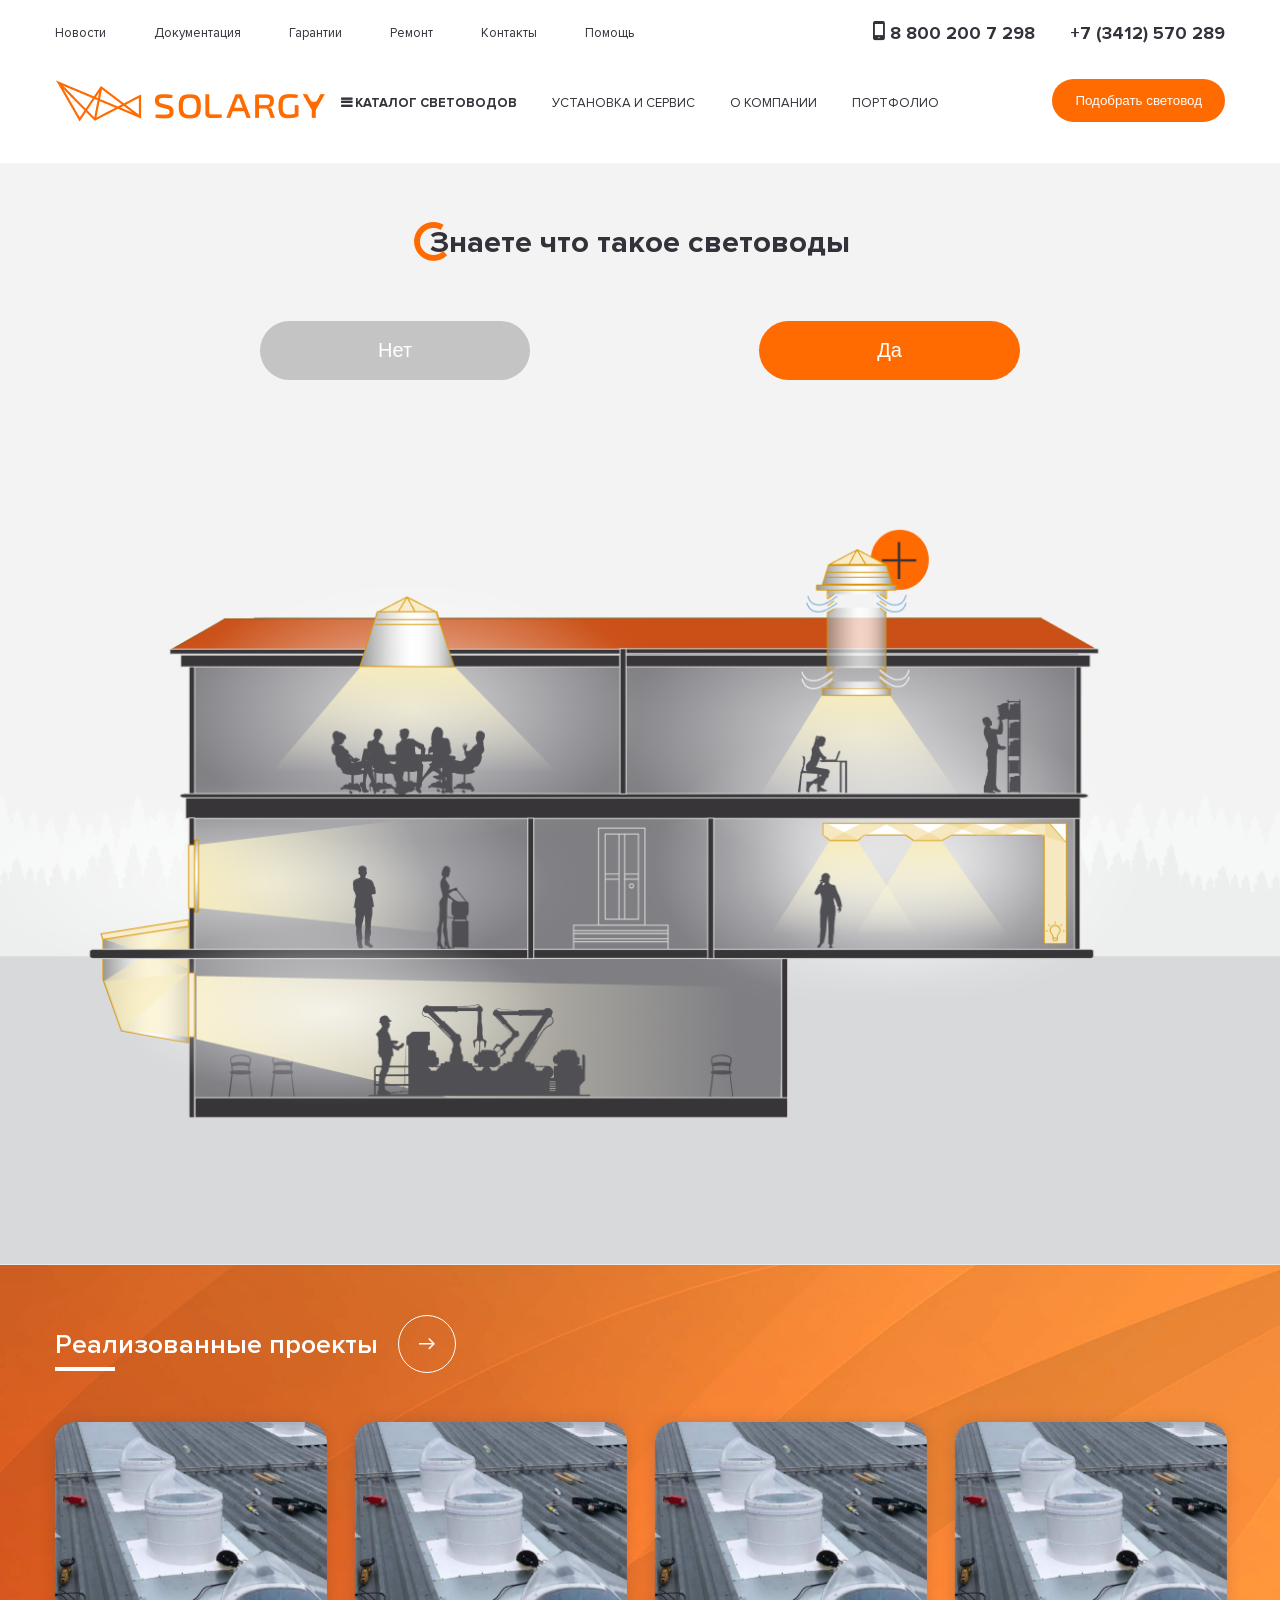
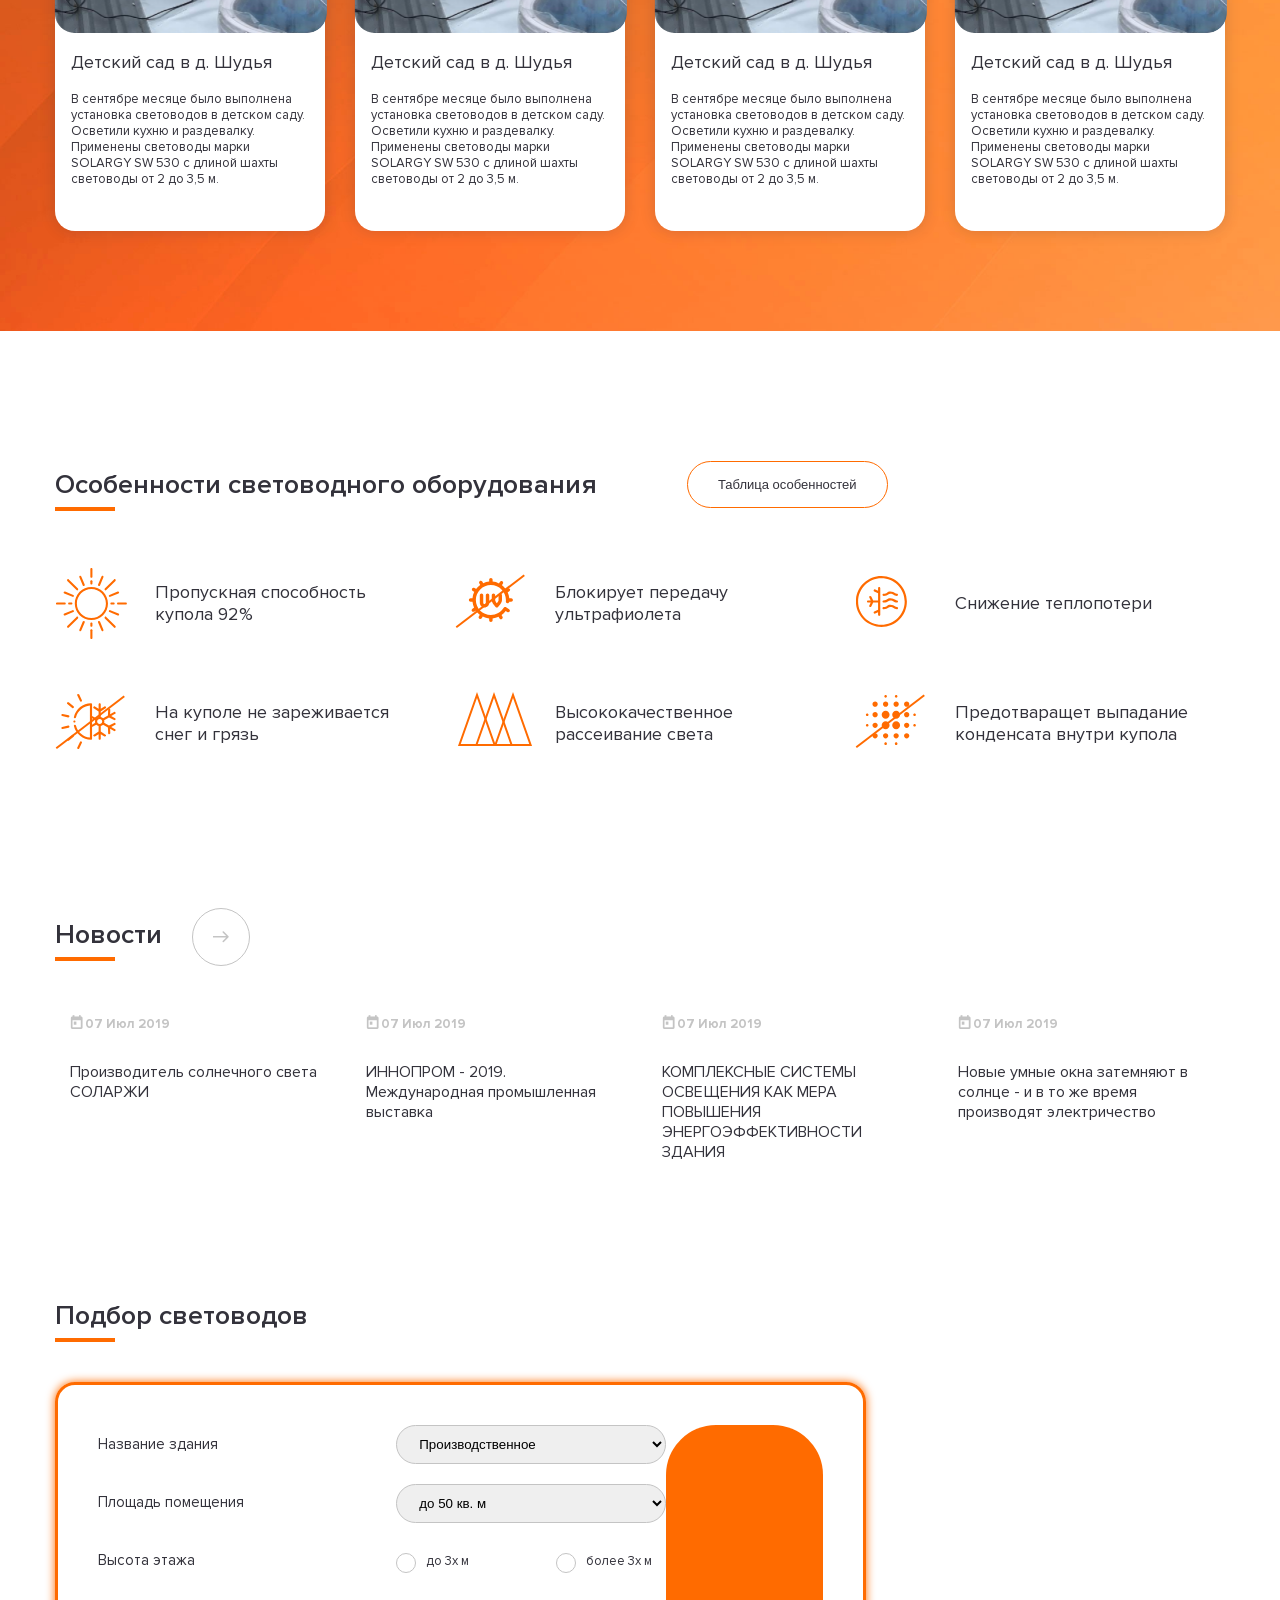
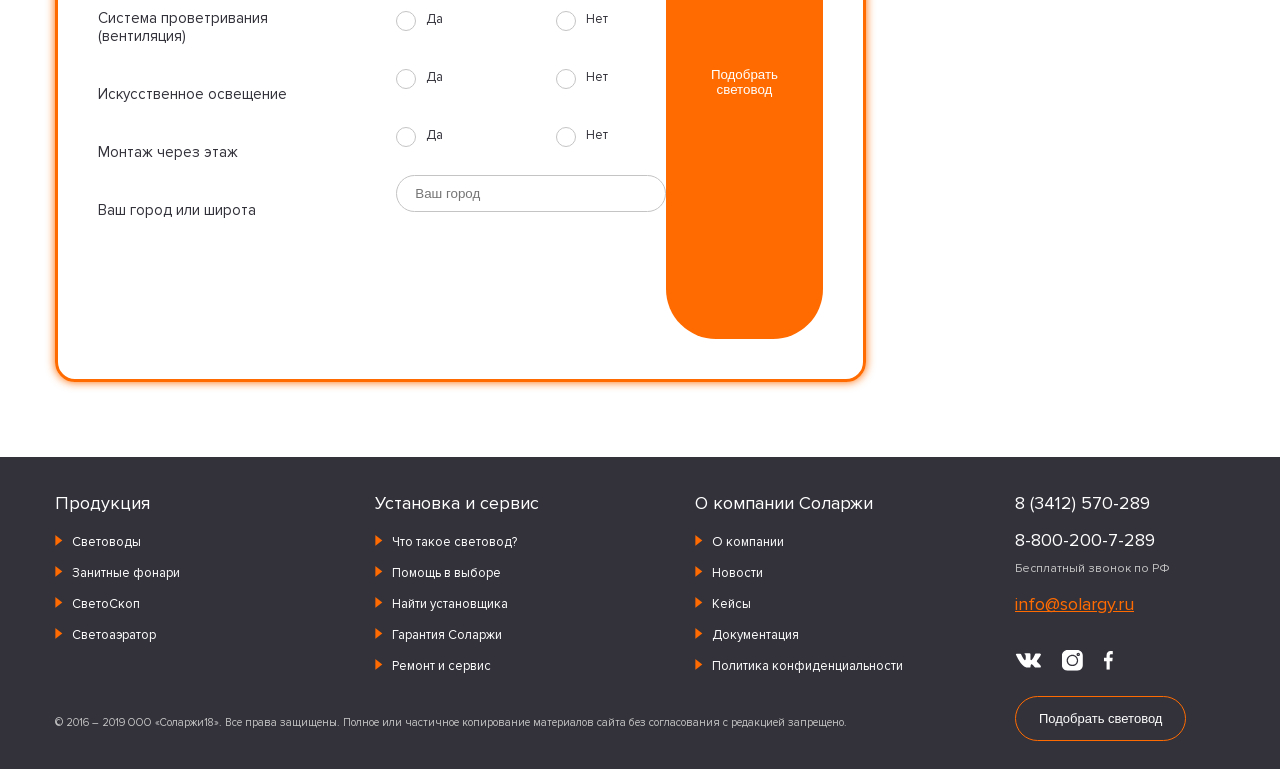
==== app/index.html @ f91ebc44 "поработал над кодом начал делать калькулятор" ====
<!DOCTYPE html>
<html lang="en">
<head>
	<meta charset="UTF-8">
	<meta name="viewport" content="width=device-width, initial-scale=1.0">
	<title>Solargy</title>
	<link rel="stylesheet" href="css/fonts.css">
	<link rel="stylesheet" type="text/css" href="fonts/stylesheet.css">
	<link rel="stylesheet" href="css/slyle.css">
	
</head>
<body>

	<!--------- Header --------->

	<header>
		<div class="container">
			<div class="header">

				<div class="header__firstline">
					<ul>
						<li><a href="#">Новости</a></li>
						<li><a href="#">Документация</a></li>
						<li><a href="#">Гарантии</a></li>
						<li><a href="#">Ремонт</a></li>
						<li><a href="#">Контакты</a></li>
						<li><a href="#">Помощь</a></li>
					</ul>
					<div class="header-firstline__contacts">
						<a class="header-firstline-contacts__free" href="#">8 800 200 7 298</a>
						<a href="#">+7 (3412) 570 289</a>
					</div>
				</div>

				<div class="header__secondline">
					<div class="header-secondline__about">
						<img src="img/header/logo.png" alt="logo">
						<ul>
							<li><a class="header__catalog" href="#">КАТАЛОГ световодов</a></li>
							<li><a href="#">Установка и сервис</a></li>
							<li><a href="#">О компании</a></li>
							<li><a href="#">Портфолио</a></li>
						</ul>
					</div>	
					<button>Подобрать световод</button>
				</div>

			</div>
		</div>
	</header>

	<!--------- Intro --------->

	<section class="intro">
		<div class="container">
			<div class="intro__inner">
				<h1>Знаете что такое световоды</h1>
				<div class="intro-inner__buttons">
					<button class="grey" >Нет</button>
					<button>Да</button>
				</div>
			</div>
		</div>
		<div class="intro__home"></div>
	</section>

	<!--------- Projects --------->

	<section class="projects">
		<div class="container">
			<div class="projects__inner">
				<div class="projects-inner__header">
					<article>
						<h2>Реализованные проекты</h2>
					</article>
					<div class="projects-inner-header circle">
					</div>
				</div>

				<div class="project-inner__items">
					<div class="project-inner__item">
						<img src="img/realised-projects/work.png" alt="img">
						<h4>Детский сад в д. Шудья </h4>
						<p>В сентябре месяце было выполнена установка световодов в детском саду. Осветили кухню и раздевалку. Применены световоды марки SOLARGY SW 530 с длиной шахты световоды от 2 до 3,5 м.</p>
					</div>
					<div class="project-inner__item">
						<img src="img/realised-projects/work.png" alt="img">
						<h4>Детский сад в д. Шудья </h4>
						<p>В сентябре месяце было выполнена установка световодов в детском саду. Осветили кухню и раздевалку. Применены световоды марки SOLARGY SW 530 с длиной шахты световоды от 2 до 3,5 м.</p>
					</div>
					<div class="project-inner__item">
						<img src="img/realised-projects/work.png" alt="img">
						<h4>Детский сад в д. Шудья </h4>
						<p>В сентябре месяце было выполнена установка световодов в детском саду. Осветили кухню и раздевалку. Применены световоды марки SOLARGY SW 530 с длиной шахты световоды от 2 до 3,5 м.</p>
					</div>
					<div class="project-inner__item">
						<img src="img/realised-projects/work.png" alt="img">
						<h4>Детский сад в д. Шудья </h4>
						<p>В сентябре месяце было выполнена установка световодов в детском саду. Осветили кухню и раздевалку. Применены световоды марки SOLARGY SW 530 с длиной шахты световоды от 2 до 3,5 м.</p>
					</div>
				</div>
			</div>
		</div>
	</section>

	<!------- Pluses ------->

	<section class="pluses">
		<div class="container">
			<div class="pluses__inner">
				<div class="pluses-inner__head">
					<h2>Особенности световодного оборудования</h2>
					<button>Таблица особенностей</button>
				</div>
				<div class="pluses-inner__items">
					<div class="pluses-inner__item">
						<div class="pluses-inner-item__icon">
							<object data="img/pluses/sun.svg" type="image/svg+xml"></object>
						</div>
						<h4>Пропускная способность купола 92%</h4>
					</div>
					<div class="pluses-inner__item">
						<div class="pluses-inner-item__icon">
							<object data="img/pluses/block.svg" type="image/svg+xml"></object>
						</div>	
						<h4>Блокирует передачу ультрафиолета</h4>
					</div>
					<div class="pluses-inner__item">
						<div class="pluses-inner-item__icon">
							<object data="img/pluses/termo.svg" type="image/svg+xml"></object>
						</div>	
						<h4>Снижение теплопотери</h4>
					</div>
					<div class="pluses-inner__item">
						<div class="pluses-inner-item__icon">
							<object data="img/pluses/snow.svg" type="image/svg+xml"></object>
						</div>	
						<h4>На куполе не зареживается снег и грязь</h4>
					</div>
					<div class="pluses-inner__item">
						<div class="pluses-inner-item__icon">
							<object data="img/pluses/value.svg" type="image/svg+xml"></object>
						</div>	
						<h4>Высококачественное рассеивание света</h4>
					</div>
					<div class="pluses-inner__item">
						<div class="pluses-inner-item__icon">
							<object data="img/pluses/condens.svg" type="image/svg+xml"></object>
						</div>	
						<h4>Предотваращет выпадание конденсата внутри купола</h4>
					</div>
				</div>
			</div>
		</div>
	</section>

	<!------- News ------->

	<section class="news">
		<div class="container">
			<div class="news__inner">
				<div class="news-inner__head">
					<h2>Новости</h2>
					<div class="news-inner-head circle"></div>
				</div>
				<div class="news-inner__items">
					<div class="news-inner__item">
						<h5>07 Июл 2019</h5>
						<p>Производитель солнечного света СОЛАРЖИ</p>
					</div>
					<div class="news-inner__item">
						<h5>07 Июл 2019</h5>
						<p>ИННОПРОМ - 2019. Международная промышленная выставка</p>
					</div>
					<div class="news-inner__item">
						<h5>07 Июл 2019</h5>
						<p>КОМПЛЕКСНЫЕ СИСТЕМЫ ОСВЕЩЕНИЯ КАК МЕРА ПОВЫШЕНИЯ ЭНЕРГОЭФФЕКТИВНОСТИ ЗДАНИЯ</p>
					</div>
					<div class="news-inner__item">
						<h5>07 Июл 2019</h5>
						<p>Новые умные окна затемняют в солнце - и в то же время производят электричество</p>
					</div>
				</div>
			</div>
		</div>
	</section>

	<!------- Selection ------->

	<section class="selection">
		<div class="container">
			<div class="selection__inner">
				<h2>Подбор световодов</h2>
				<div class="selection-inner__calc">

					<div class="selection-inner__text">
						<p>Название здания</p>
						<p>Площадь помещения</p>
						<p>Высота этажа</p>
						<p>Система проветривания (вентиляция)</p>
						<p>Искусственное освещение</p>
						<p>Монтаж через этаж</p>
						<p>Ваш город или широта</p>
					</div>

					<form class="selection-inner__form">
						<select name="type" id="type">
							<option value="1">Производственное</option>
							<option value="2">Техническое</option>
							<option value="3">Производственное</option>
							<option value="4">Производственное</option>
						</select>
						<select name="space" id="space">
							<option value="1">до 50 кв. м</option>
							<option value="2">до 150 кв. м</option>
							<option value="3">до 250 кв. м</option>
							<option value="4">до 500 кв. м</option>
						</select>

						<div class="selection-inner-form__radio">
							<div class="selection-inner-form-radio__item">
								<input class="selection-inner-form-radio__input" id="radio-h_1" type="radio" name="height">
								<label class="selection-inner-form-radio__label" for="radio-h_1">до 3х м</label>
							</div>

							<div class="selection-inner-form-radio__item">
								<input class="selection-inner-form-radio__input" id="radio-h_2" type="radio" name="height">
								<label class="selection-inner-form-radio__label" for="radio-h_2">более 3х м</label>
							</div>
						</div>

						<div class="selection-inner-form__radio">
							<div class="selection-inner-form-radio__item">
								<input class="selection-inner-form-radio__input" id="radio-vent_1" type="radio" name="ventilation">
								<label class="selection-inner-form-radio__label" for="radio-vent_1">Да</label>
							</div>

							<div class="selection-inner-form-radio__item">
								<input class="selection-inner-form-radio__input" id="radio-vent_2" type="radio" name="ventilation">
								<label class="selection-inner-form-radio__label" for="radio-vent_2">Нет</label>
							</div>
						</div>

						<div class="selection-inner-form__radio">
							<div class="selection-inner-form-radio__item">
								<input class="selection-inner-form-radio__input" id="radio-light_1" type="radio" name="light">
								<label class="selection-inner-form-radio__label" for="radio-light_1">Да</label>
							</div>

							<div class="selection-inner-form-radio__item">
								<input class="selection-inner-form-radio__input" id="radio-light_2" type="radio" name="light">
								<label class="selection-inner-form-radio__label" for="radio-light_2">Нет</label>
							</div>
						</div>

						<div class="selection-inner-form__radio">
							<div class="selection-inner-form-radio__item">
								<input class="selection-inner-form-radio__input" id="radio-across_1" type="radio" name="across">
								<label class="selection-inner-form-radio__label" for="radio-across_1">Да</label>
							</div>

							<div class="selection-inner-form-radio__item">
								<input class="selection-inner-form-radio__input" id="radio-across_2" type="radio" name="across">
								<label class="selection-inner-form-radio__label" for="radio-across_2">Нет</label>
							</div>
						</div>

						<input class="selection-inner-form__town" placeholder="Ваш город" type="text">
						
					</form>
					<button id="selection-choose">Подобрать световод</button>

					<div class="selection-inner__result">

					</div>

				</div>
			</div>
		</div>
	</section>

	<!------- Footer ------->

	<footer>
		<div class="container">
			<div class="footer">
				<div class="footer__items">
					<div class="footer__item">
						<h4>Продукция</h4>
						<ul>
							<li><a href="#">Световоды</a></li>
							<li><a href="#">Занитные фонари</a></li>
							<li><a href="#">СветоСкоп</a></li>
							<li><a href="#">Светоаэратор</a></li>
						</ul>
					</div>
					<div class="footer__item">
						<h4>Установка и сервис</h4>
						<ul>
							<li><a href="#">Что такое световод?</a></li>
							<li><a href="#">Помощь в выборе</a></li>
							<li><a href="#">Найти установщика</a></li>
							<li><a href="#">Гарантия Соларжи</a></li>
							<li><a href="#">Ремонт и сервис</a></li>
						</ul>
					</div>
					<div class="footer__item">
						<h4>О компании Соларжи</h4>
						<ul>
							<li><a href="#">О компании</a></li>
							<li><a href="#">Новости</a></li>
							<li><a href="#">Кейсы</a></li>
							<li><a href="#">Документация</a></li>
							<li><a href="#">Политика конфиденциальности</a></li>
						</ul>
					</div>
					<div class="footer__item">
						<h4>8 (3412) 570-289</h4>
						<h4>8-800-200-7-289</h4>
						<p>Бесплатный звонок по РФ</p>
						<a href="#">info@solargy.ru</a>
						<div class="footer-item__social">
							<object data="img/footer/vk.svg" type="image/svg+xml"></object>
							<object data="img/footer/inst.svg" type="image/svg+xml"></object>
							<object data="img/footer/fb.svg" type="image/svg+xml"></object>
						</div>
						<button>Подобрать световод</button>
					</div>
				</div>
				<p>© 2016 – 2019 ООО «Соларжи18». Все права защищены. Полное или частичное копирование материалов сайта без согласования с редакцией запрещено.</p>
			</div>
		</div>
	</footer>

	<script src="https://ajax.googleapis.com/ajax/libs/jquery/3.4.1/jquery.min.js"></script>		
	<script src="js/main.js"></script>
</body>
</html>
---- app/css/fonts.css ----
@font-face {
  font-family: 'icomoon';
  src:  url('../fonts/icomoon.eot?5b7c2q');
  src:  url('../fonts/icomoon.eot?5b7c2q#iefix') format('embedded-opentype'),
    url('../fonts/icomoon.ttf?5b7c2q') format('truetype'),
    url('../fonts/icomoon.woff?5b7c2q') format('woff'),
    url('../fonts/icomoon.svg?5b7c2q#icomoon') format('svg');
  font-weight: normal;
  font-style: normal;
  font-display: block;
}

[class^="icon-"], [class*=" icon-"] {
  /* use !important to prevent issues with browser extensions that change fonts */
  font-family: 'icomoon' !important;
  speak: none;
  font-style: normal;
  font-weight: normal;
  font-variant: normal;
  text-transform: none;
  line-height: 1;

  /* Better Font Rendering =========== */
  -webkit-font-smoothing: antialiased;
  -moz-osx-font-smoothing: grayscale;
}

.icon-Arrow:before {
  content: "\e900";
}
.icon-c:before {
  content: "\e901";
  color: #ff6b00;
}
.icon-calend:before {
  content: "\e902";
  color: #c4c4c4;
}
.icon-Polygon:before {
  content: "\e903";
  color: #ff6b00;
}
.icon-bars:before {
  content: "\f0c9";
}
.icon-navicon:before {
  content: "\f0c9";
}
.icon-reorder:before {
  content: "\f0c9";
}
.icon-mobile:before {
  content: "\e958";
}
.icon-menu:before {
  content: "\e9bd";
}
---- app/fonts/stylesheet.css ----
@font-face {
	font-family: 'Proxima Nova';
	src: url('ProximaNova-Regular.eot');
	src: local('ProximaNova-Regular'),
		url('ProximaNova-Regular.eot?#iefix') format('embedded-opentype'),
		url('ProximaNova-Regular.woff') format('woff'),
		url('ProximaNova-Regular.ttf') format('truetype');
	font-weight: 300;
	font-style: normal;
}
@font-face {
	font-family: 'Proxima Nova';
	src: url('ProximaNova-RegularIt.eot');
	src: local('ProximaNova-RegularIt'),
		url('ProximaNova-RegularIt.eot?#iefix') format('embedded-opentype'),
		url('ProximaNova-RegularIt.woff') format('woff'),
		url('ProximaNova-RegularIt.ttf') format('truetype');
	font-weight: 300;
	font-style: italic;
}

@font-face {
	font-family: 'Proxima Nova';
	src: url('ProximaNova-Semibold.eot');
	src: local('ProximaNova-Semibold'),
		url('ProximaNova-Semibold.eot?#iefix') format('embedded-opentype'),
		url('ProximaNova-Semibold.woff') format('woff'),
		url('ProximaNova-Semibold.ttf') format('truetype');
	font-weight: 500;
	font-style: normal;
}
@font-face {
	font-family: 'Proxima Nova';
	src: url('ProximaNova-SemiboldIt.eot');
	src: local('ProximaNova-SemiboldIt'),
		url('ProximaNova-SemiboldIt.eot?#iefix') format('embedded-opentype'),
		url('ProximaNova-SemiboldIt.woff') format('woff'),
		url('ProximaNova-SemiboldIt.ttf') format('truetype');
	font-weight: 500;
	font-style: italic;
}

@font-face {
	font-family: 'Proxima Nova';
	src: url('ProximaNova-Bold.eot');
	src: local('ProximaNova-Bold'),
		url('ProximaNova-Bold.eot?#iefix') format('embedded-opentype'),
		url('ProximaNova-Bold.woff') format('woff'),
		url('ProximaNova-Bold.ttf') format('truetype');
	font-weight: 700;
	font-style: normal;
}
@font-face {
	font-family: 'Proxima Nova';
	src: url('ProximaNova-BoldIt.eot');
	src: local('ProximaNova-BoldIt'),
		url('ProximaNova-BoldIt.eot?#iefix') format('embedded-opentype'),
		url('ProximaNova-BoldIt.woff') format('woff'),
		url('ProximaNova-BoldIt.ttf') format('truetype');
	font-weight: 700;
	font-style: italic;
}

@font-face {
	font-family: 'Proxima Nova';
	src: url('ProximaNova-Extrabld.eot');
	src: local('ProximaNova-Extrabld'),
		url('ProximaNova-Extrabld.eot?#iefix') format('embedded-opentype'),
		url('ProximaNova-Extrabld.woff') format('woff'),
		url('ProximaNova-Extrabld.ttf') format('truetype');
	font-weight: 900;
	font-style: normal;
}
@font-face {
	font-family: 'Proxima Nova';
	src: url('ProximaNova-ExtrabldIt.eot');
	src: local('ProximaNova-ExtrabldIt'),
		url('ProximaNova-ExtrabldIt.eot?#iefix') format('embedded-opentype'),
		url('ProximaNova-ExtrabldIt.woff') format('woff'),
		url('ProximaNova-ExtrabldIt.ttf') format('truetype');
	font-weight: 900;
	font-style: italic;
}
---- app/css/slyle.css ----
:root {
  box-sizing: border-box;
}

*,
::before,
::after {
  box-sizing: inherit;
  padding: 0;
}

h1, h2, h3, h4, h5, h6 {
  padding: 0;
  margin: 0;
  font-family: "Proxima Nova";
}

h1 {
  font-size: 31px;
  font-weight: 700;
  position: relative;
}

h1:before {
  content: '\e901';
  font-family: 'icomoon';
  color: #FF6B00;
  font-size: 52px;
  position: absolute;
  left: -24px;
  top: -3px;
}

h2 {
  font-size: 27px;
  font-weight: 500;
  position: relative;
}

h2:before {
  content: '';
  position: absolute;
  left: 0;
  bottom: -10px;
  height: 4px;
  width: 60px;
  background-color: #FF6B00;
}

h3 {
  font-size: 21px;
}

h4 {
  font-size: 18px;
  font-weight: 300;
}

p {
  padding: 0;
  margin: 0;
  font-family: "Proxima Nova";
  font-size: 13px;
}

a {
  padding: 0;
  margin: 0;
  color: #33323B;
  text-transform: uppercase;
  text-decoration: none;
  font-family: "Proxima Nova";
  transition: 0.2s linear;
  font-size: 13px;
}

a:hover {
  color: #FF6B00;
}

body {
  font-family: "Proxima Nova";
  color: #33323B;
  font-size: 12px;
  font-weight: 300;
  margin: 0;
}

button {
  padding: 14px 23px;
  background-color: #FF6B00;
  border-radius: 50px;
  border: none;
  color: #ffffff;
  cursor: pointer;
  transition: 0.2s linear;
}

.container {
  max-width: 1190px;
  width: 100%;
  margin: 0 auto;
  padding: 0 10px;
}

.grey {
  background-color: #C4C4C4;
}

.circle {
  width: 58px;
  height: 58px;
  border: 1px solid #C4C4C4;
  border-radius: 50%;
  margin-left: 20px;
  color: #C4C4C4;
  position: relative;
}

.circle:before {
  position: absolute;
  content: "\e900";
  font-family: 'icomoon';
  left: 35%;
  top: 40%;
}

.active {
  display: block;
}

.header {
  padding: 13px 0 40px 0;
}

.header__firstline {
  display: flex;
  justify-content: space-between;
  align-items: center;
  margin-bottom: 25px;
}

.header__firstline ul {
  display: flex;
  list-style-type: none;
}

.header__firstline ul a {
  text-transform: none;
  margin-right: 48px;
}

.header-firstline__contacts {
  display: flex;
}

.header-firstline__contacts a {
  margin-left: 35px;
  font-size: 18px;
  font-weight: 700;
  position: relative;
}

.header-firstline-contacts__free:before {
  content: "\e958";
  font-family: 'icomoon';
  position: absolute;
  left: -20px;
}

.header__secondline {
  display: flex;
  justify-content: space-between;
  align-items: center;
}

.header-secondline__about {
  display: flex;
  align-items: center;
}

.header-secondline__about ul {
  display: flex;
  justify-content: space-between;
  list-style-type: none;
  margin-left: 30px;
  padding-top: 5px;
}

.header-secondline__about ul li {
  margin-right: 35px;
  display: flex;
  align-items: center;
}

.header-secondline__about ul li:last-child {
  margin-right: 0px;
}

.header__catalog {
  font-weight: 700;
  position: relative;
}

.header__catalog:before {
  content: "\f0c9";
  font-family: 'icomoon';
  position: absolute;
  left: -14px;
  top: 1px;
}

.intro {
  background-color: #F4F3F3;
}

.intro__inner {
  display: flex;
  flex-direction: column;
  align-items: center;
}

.intro__inner h1 {
  margin-top: 60px;
  position: relative;
}

.intro__inner h1 object {
  position: absolute;
  left: -18px;
  top: -3px;
}

.intro-inner__buttons {
  display: flex;
  justify-content: space-between;
  width: 100%;
  max-width: 760px;
}

.intro-inner__buttons button {
  margin-top: 60px;
  padding: 18px 118px;
  font-size: 20px;
}

.intro__home {
  width: 100%;
  height: 750px;
  margin-top: 135px;
  background-image: url(../img/intro/home.png);
  background-size: cover;
  background-position: center;
}

.projects {
  width: 100%;
  background-image: url(../img/realised-projects/bg.png);
  background-size: cover;
  background-position: top;
}

.projects__inner {
  padding-top: 50px;
  padding-bottom: 100px;
}

.projects__inner h2 {
  color: #ffffff;
}

.projects__inner h2:before {
  background-color: #fff;
}

.projects-inner__header {
  display: flex;
  align-items: center;
}

.projects-inner-header.circle {
  border: 1px solid #ffffff;
  color: #ffffff;
}

.project-inner__items {
  display: flex;
  height: 408px;
  margin: 50px -15px 0 -15px;
}

.project-inner__item {
  background-color: #fff;
  height: 100%;
  width: 100%;
  max-width: 270px;
  box-shadow: 0px 0px 15px rgba(51, 50, 59, 0.2);
  border-radius: 20px;
  margin: 0 15px;
}

.project-inner__item img {
  width: 101%;
  border-radius: 20px;
  height: auto;
  margin: -1px;
}

.project-inner__item h4 {
  margin: 15px 16px 0 16px;
}

.project-inner__item p {
  margin: 18px 16px 0 16px;
}

.pluses__inner {
  padding: 130px 0 160px 0;
}

.pluses-inner__head {
  display: flex;
  align-items: center;
  margin-bottom: 60px;
}

.pluses-inner__head h2 {
  margin-right: 90px;
}

.pluses-inner__head button {
  background-color: transparent;
  color: #33323B;
  font-size: 13px;
  border: 1px solid #FF6B00;
  padding: 15px 30px;
}

.pluses-inner__items {
  display: grid;
  grid-template-columns: repeat(3, 1fr);
  grid-template-rows: 70px 70px;
  grid-gap: 50px 30px;
}

.pluses-inner__item {
  display: flex;
  align-items: center;
}

.pluses-inner-item__icon {
  min-width: 80px;
  max-height: 100%;
  margin-right: 20px;
}

.pluses-inner-item__icon object {
  max-width: 100%;
  max-height: 100%;
}

.news__inner {
  margin-bottom: 120px;
}

.news__inner h2 {
  margin-bottom: 45px;
}

.news-inner__head {
  display: flex;
}

.news-inner-head.circle {
  margin-top: -10px;
  margin-left: 30px;
}

.news-inner__items {
  display: flex;
  margin: 0 -7px;
}

.news-inner__item {
  width: 100%;
  max-width: 300px;
  min-height: 178px;
  border-radius: 20px;
  padding: 20px 15px 17px 15px;
  transition: 0.2s linear;
  cursor: pointer;
  margin: 0 7px;
}

.news-inner__item h5 {
  font-size: 13px;
  color: #C4C4C4;
  margin-bottom: 30px;
  transition: 0.2s linear;
}

.news-inner__item h5:before {
  content: "\e902";
  font-family: 'icomoon';
  margin-right: 3px;
}

.news-inner__item p {
  font-size: 16px;
}

.news-inner__item:hover {
  background-color: #FF6B00;
  color: #ffffff;
}

.news-inner__item:hover h5 {
  color: #ffffff;
}

.selection__inner {
  margin-bottom: 75px;
}

.selection-inner__calc {
  display: flex;
  padding: 40px;
  margin-top: 50px;
  width: fit-content;
  min-height: 600px;
  box-shadow: 0px 0px 10px #FF6B00;
  border: 3px solid #FF6B00;
  border-radius: 20px;
}

.selection-inner__text {
  margin-right: 70px;
  margin-top: 10px;
}

.selection-inner__text p {
  margin-bottom: 40px;
  font-size: 15px;
}

.selection-inner__form {
  display: flex;
  flex-direction: column;
  width: 100%;
  max-width: 270px;
}

.selection-inner__form select {
  padding: 10px 18px;
  border-radius: 30px;
  margin-bottom: 20px;
  border: 1px solid #C4C4C4;
}

.selection-inner__form button {
  background-color: transparent;
  border: 1px solid #FF6B00;
  color: #33323B;
}

.selection-inner__form button:hover {
  background-color: #FF6B00;
  color: #ffffff;
}

.selection-inner-form__radio {
  display: flex;
  align-items: center;
  justify-content: space-between;
  margin-top: 10px;
  margin-bottom: 32px;
  width: 100%;
}

.selection-inner-form-radio__item {
  display: flex;
  align-items: center;
  min-width: 100px;
  margin-right: 10px;
}

.selection-inner-form-radio__item input {
  margin-right: 10px;
}

.selection-inner-form__town {
  border: 1px solid #C4C4C4;
  padding: 10px 18px;
  border-radius: 30px;
  margin-bottom: 65px;
}

.selection-inner-form-radio__input {
  appearance: none;
  -webkit-appearance: none;
  position: absolute;
}

.selection-inner-form-radio__label {
  padding-left: 30px;
  cursor: pointer;
  position: relative;
  font-size: 13px;
  transition: 0.3s linear;
}

.selection-inner-form-radio__label:before {
  content: '';
  display: block;
  width: 20px;
  height: 20px;
  border: 1px solid #C4C4C4;
  border-radius: 50%;
  position: absolute;
  top: 0;
  left: 0;
}

.selection-inner-form-radio__label:after {
  content: '';
  display: block;
  width: 20px;
  height: 20px;
  border: none;
  border-radius: 50%;
  background-color: #FF6B00;
  position: absolute;
  top: 0;
  left: 0;
  box-shadow: 0px 0px 7px #FF6B00;
  opacity: 0;
  transition: 0.3s ease-in-out;
}

.selection-inner-form-radio__input:checked + .selection-inner-form-radio__label:after {
  opacity: 1;
}

.selection-inner-form-radio__input:checked + .selection-inner-form-radio__label {
  color: #FF6B00;
}

.selection-inner__result {
  display: none;
  width: 100%;
  max-width: 570px;
  background-color: #FF6B00;
  margin: -41px -41px -41px 20px;
  border: inherit;
  border-radius: inherit;
}

footer {
  background-color: #33323B;
}

.footer {
  padding: 20px 0 40px 0;
}

.footer p {
  font-size: 11px;
  color: #C4C4C4;
  margin-top: -25px;
}

.footer__items {
  display: flex;
  justify-content: space-between;
}

.footer__item {
  width: 100%;
  max-width: 210px;
  color: #ffffff;
}

.footer__item ul {
  margin-top: 20px;
  list-style-type: none;
}

.footer__item ul li {
  margin-bottom: 15px;
}

.footer__item ul li a {
  color: #ffffff;
  text-transform: none;
  font-size: 13px;
  text-decoration: none;
  margin-left: 10px;
}

.footer__item ul li a:hover {
  color: #FF6B00;
}

.footer__item ul li:before {
  content: "\e903";
  font-family: 'icomoon';
  color: #FF6B00;
}

.footer__item h4 {
  margin-top: 15px;
}

.footer__item p {
  font-size: 12px;
  margin-bottom: 17px;
  margin-top: 10px;
}

.footer__item a {
  font-size: 18px;
  text-decoration: underline;
  color: #FF6B00;
  text-transform: none;
}

.footer__item button {
  margin-top: 25px;
  background-color: transparent;
  border: 1px solid #FF6B00;
  font-size: 13px;
}

.footer-item__social {
  margin-top: 35px;
  display: flex;
}

.footer-item__social object {
  margin-right: 20px;
}
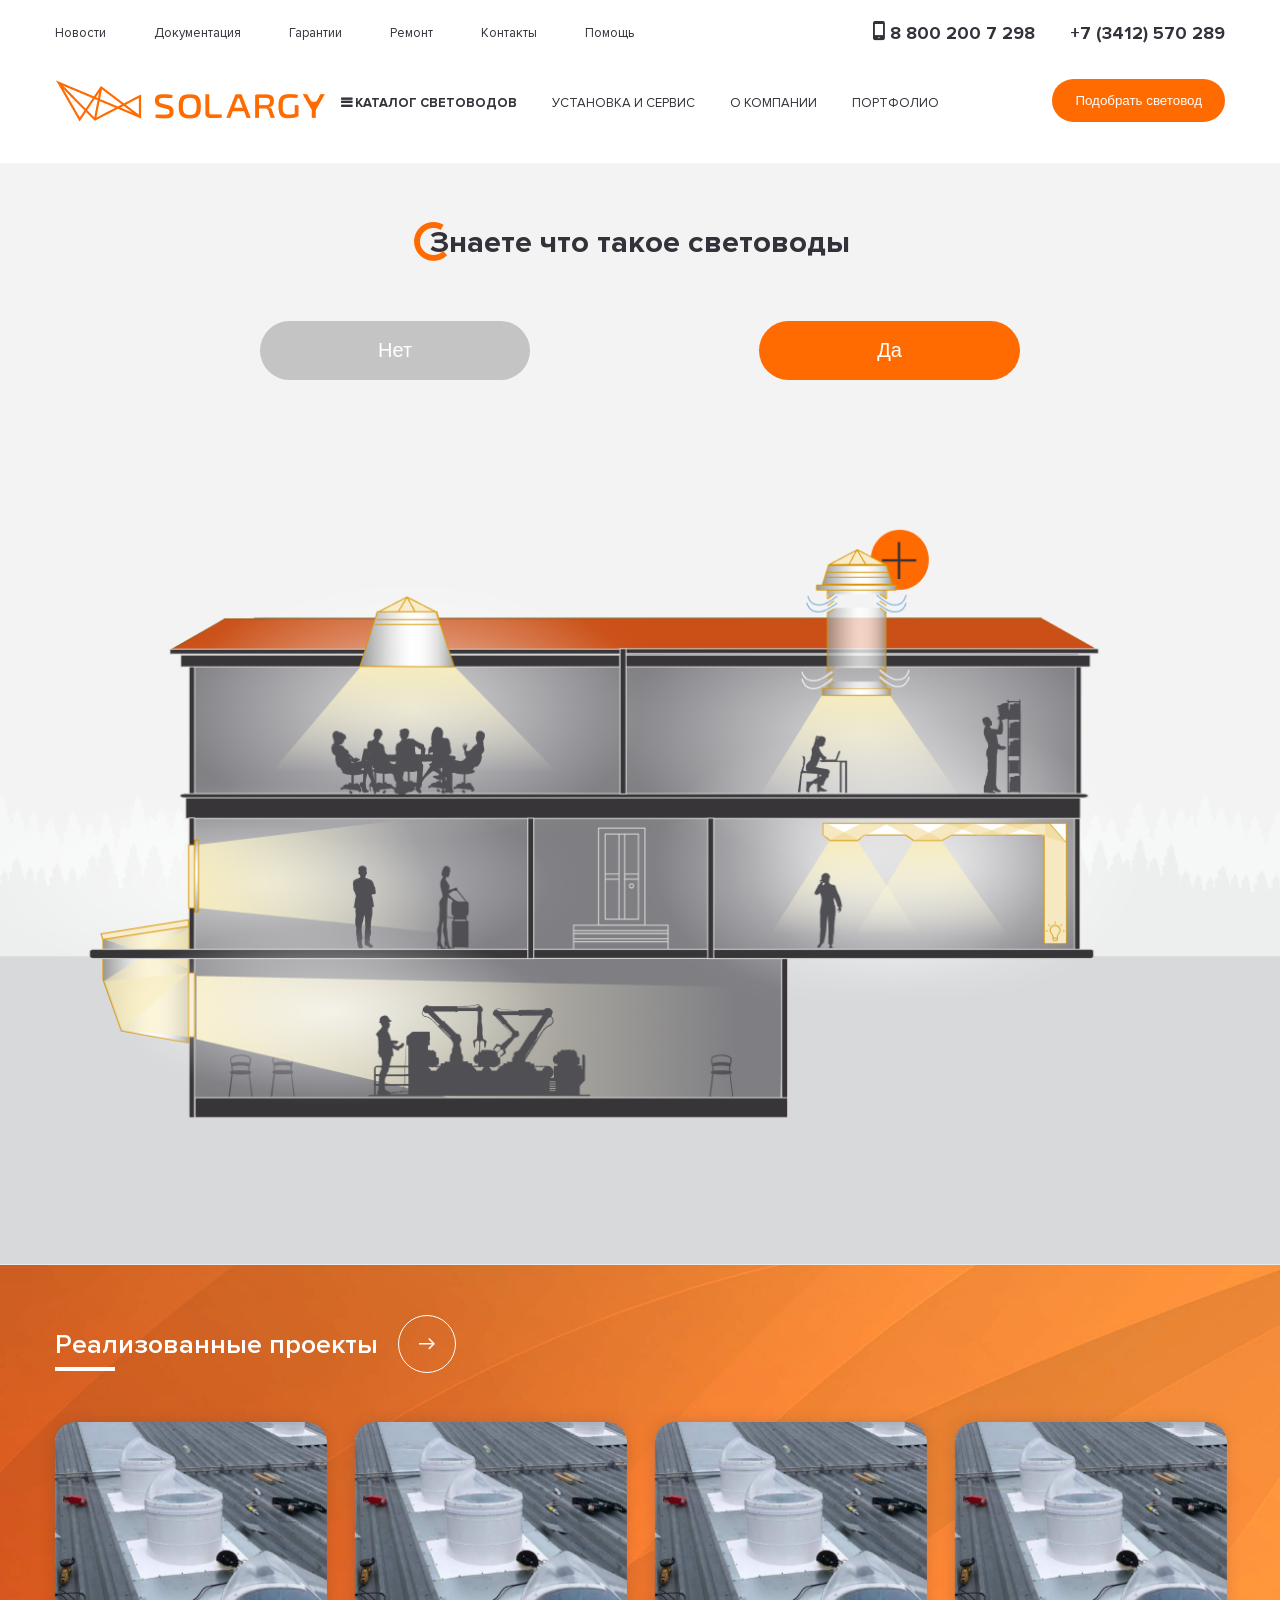
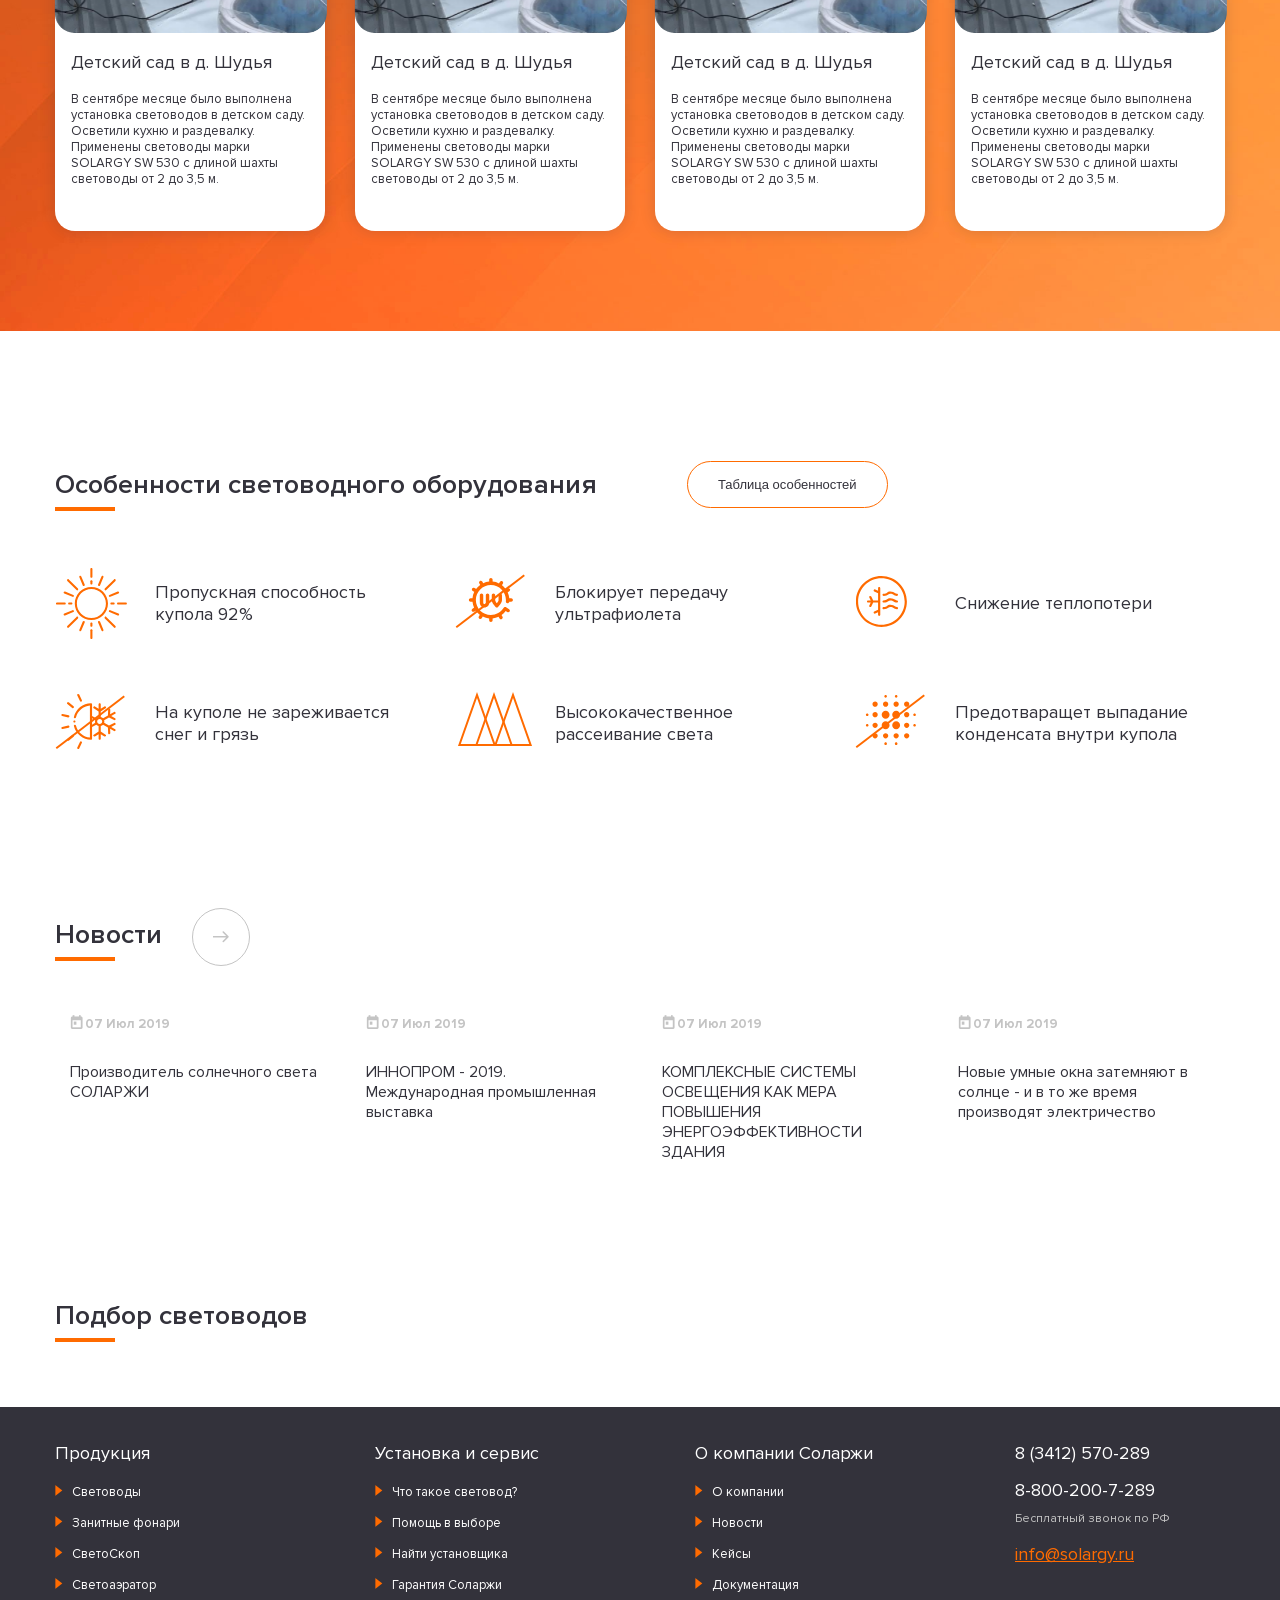
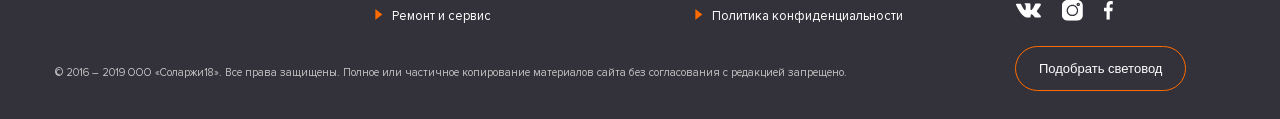
==== commit ced0736f: "первая версия selection" ====
--- a/app/index.html
+++ b/app/index.html
@@ -191,7 +191,7 @@
 		<div class="container">
 			<div class="selection__inner">
 				<h2>Подбор световодов</h2>
-				<div class="selection-inner__calc">
+				<!-- <div class="selection-inner__calc">
 
 					<div class="selection-inner__text">
 						<p>Название здания</p>
@@ -203,7 +203,7 @@
 						<p>Ваш город или широта</p>
 					</div>
 
-					<form class="selection-inner__form">
+					<div class="selection-inner__form">
 						<select name="type" id="type">
 							<option value="1">Производственное</option>
 							<option value="2">Техническое</option>
@@ -267,14 +267,16 @@
 
 						<input class="selection-inner-form__town" placeholder="Ваш город" type="text">
 						
-					</form>
-					<button id="selection-choose">Подобрать световод</button>
+						<button id="selection-choose">Подобрать световод</button>
+					</div>
 
 					<div class="selection-inner__result">
 
 					</div>
 
-				</div>
+				</div> -->
+				
+
 			</div>
 		</div>
 	</section>
--- a/app/css/slyle.css
+++ b/app/css/slyle.css
@@ -125,10 +125,6 @@
   top: 40%;
 }
 
-.active {
-  display: block;
-}
-
 .header {
   padding: 13px 0 40px 0;
 }
@@ -426,11 +422,12 @@
   display: flex;
   padding: 40px;
   margin-top: 50px;
-  width: fit-content;
+  max-width: 600px;
   min-height: 600px;
   box-shadow: 0px 0px 10px #FF6B00;
   border: 3px solid #FF6B00;
   border-radius: 20px;
+  transition: 0.4s linear;
 }
 
 .selection-inner__text {
@@ -547,12 +544,26 @@
 
 .selection-inner__result {
   display: none;
+  opacity: 0;
   width: 100%;
   max-width: 570px;
   background-color: #FF6B00;
   margin: -41px -41px -41px 20px;
   border: inherit;
   border-radius: inherit;
+  transition: 0.4s ease-in-out;
+}
+
+.active2 {
+  max-width: 100%;
+}
+
+.active {
+  display: block;
+  transition: 0.4s ease-in-out;
+  opacity: 1;
+  width: 100%;
+  display: flex;
 }
 
 footer {
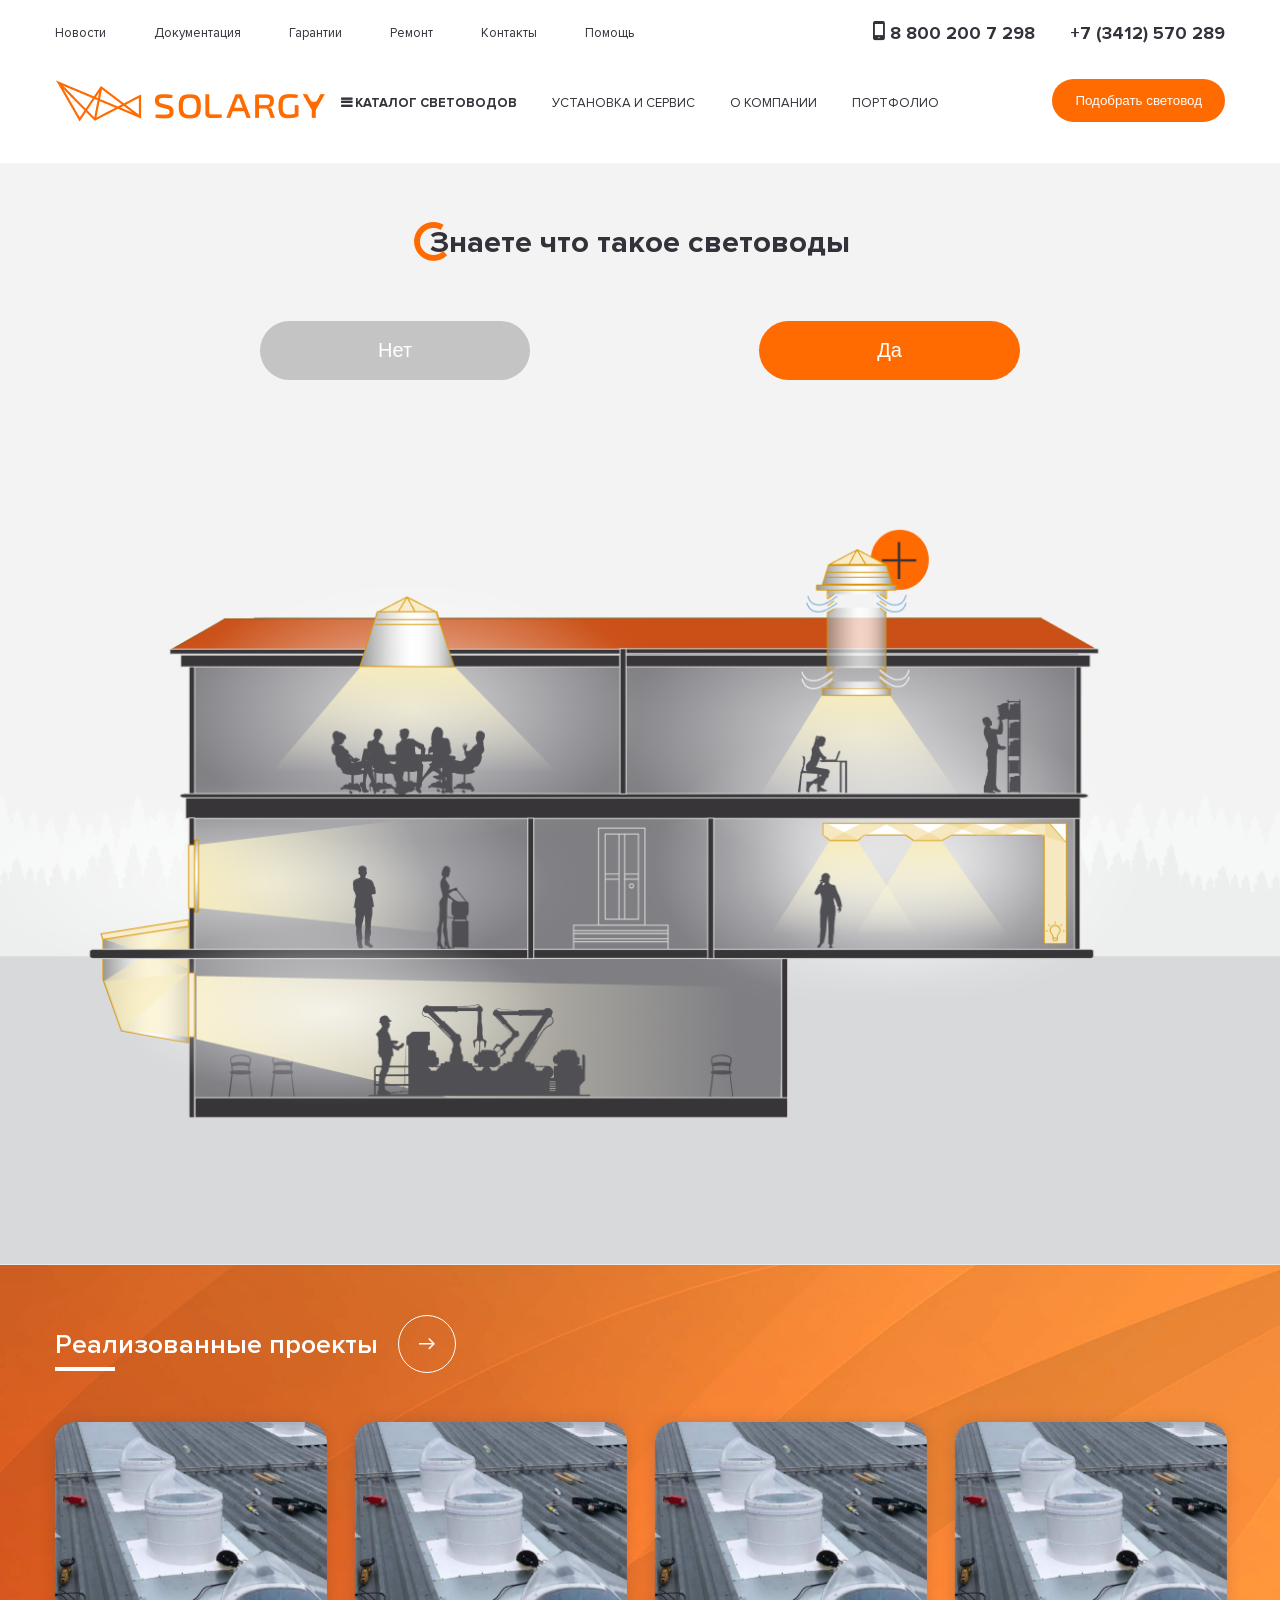
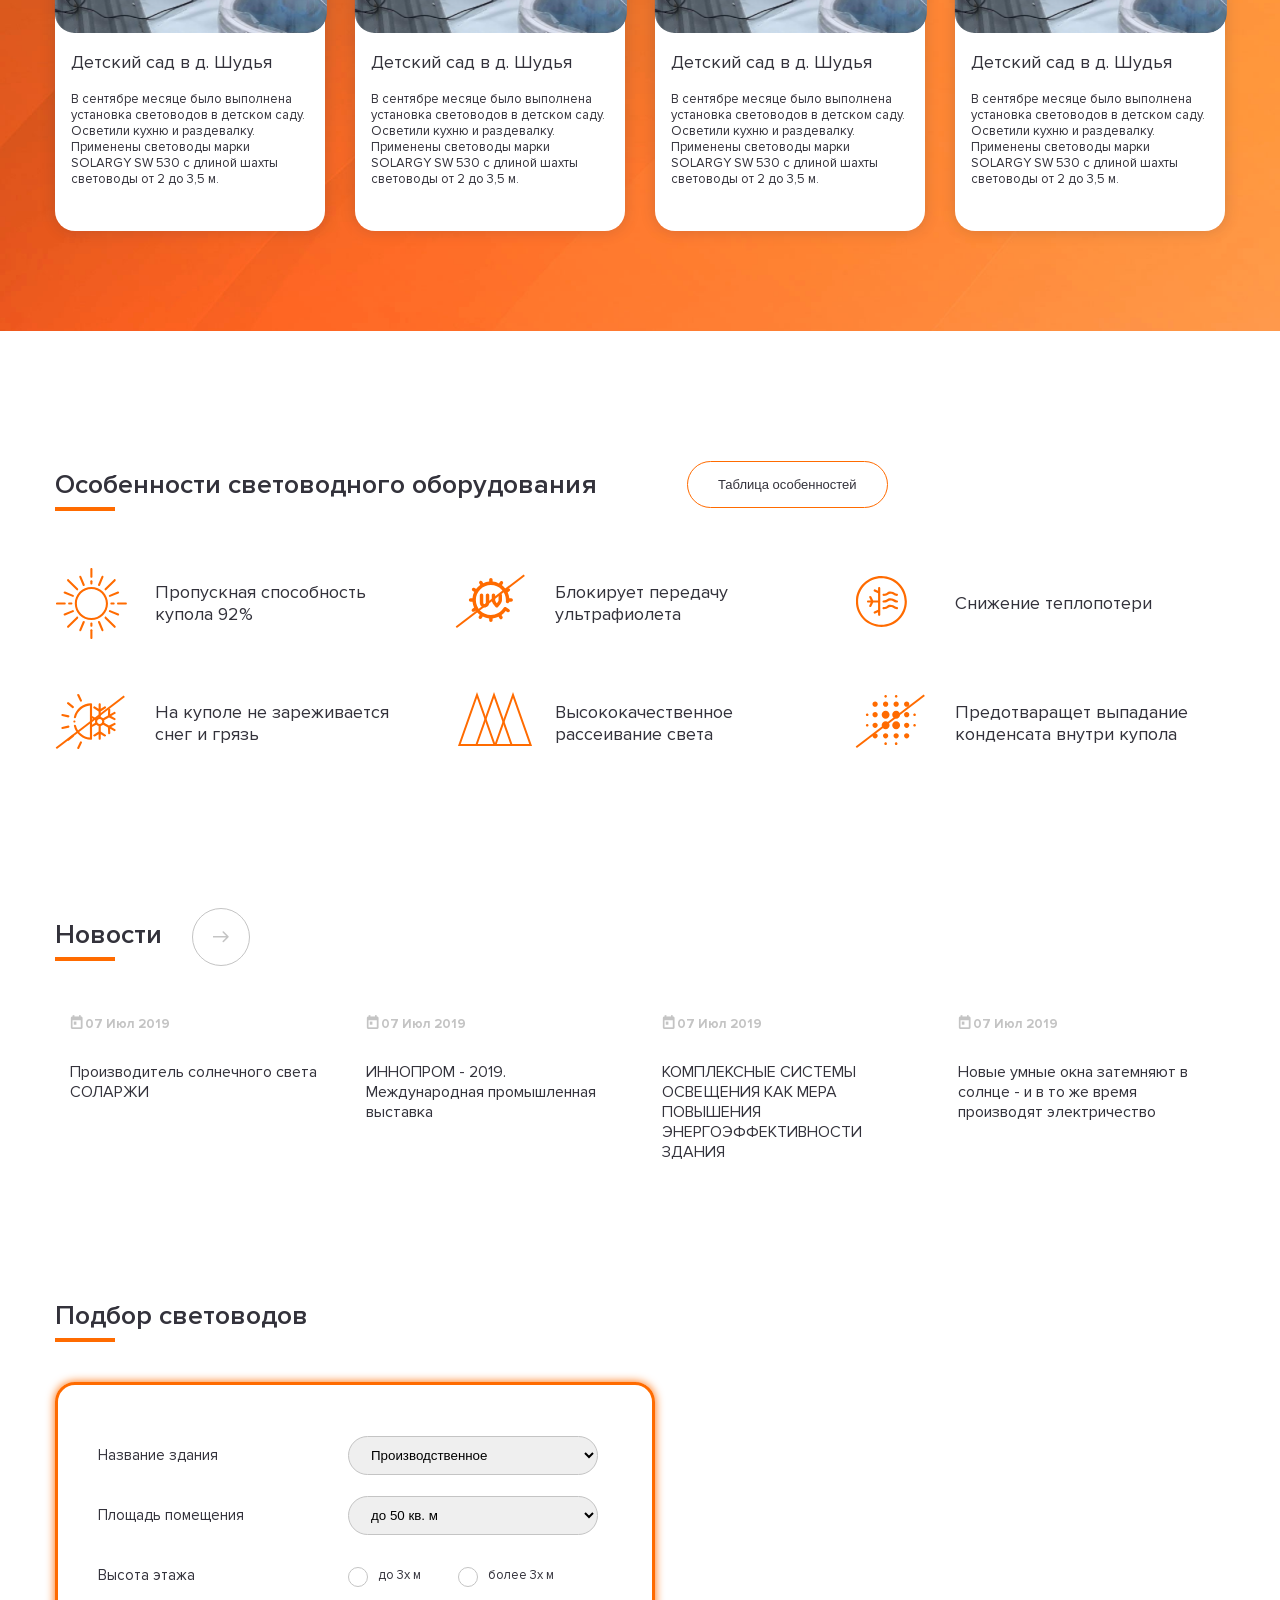
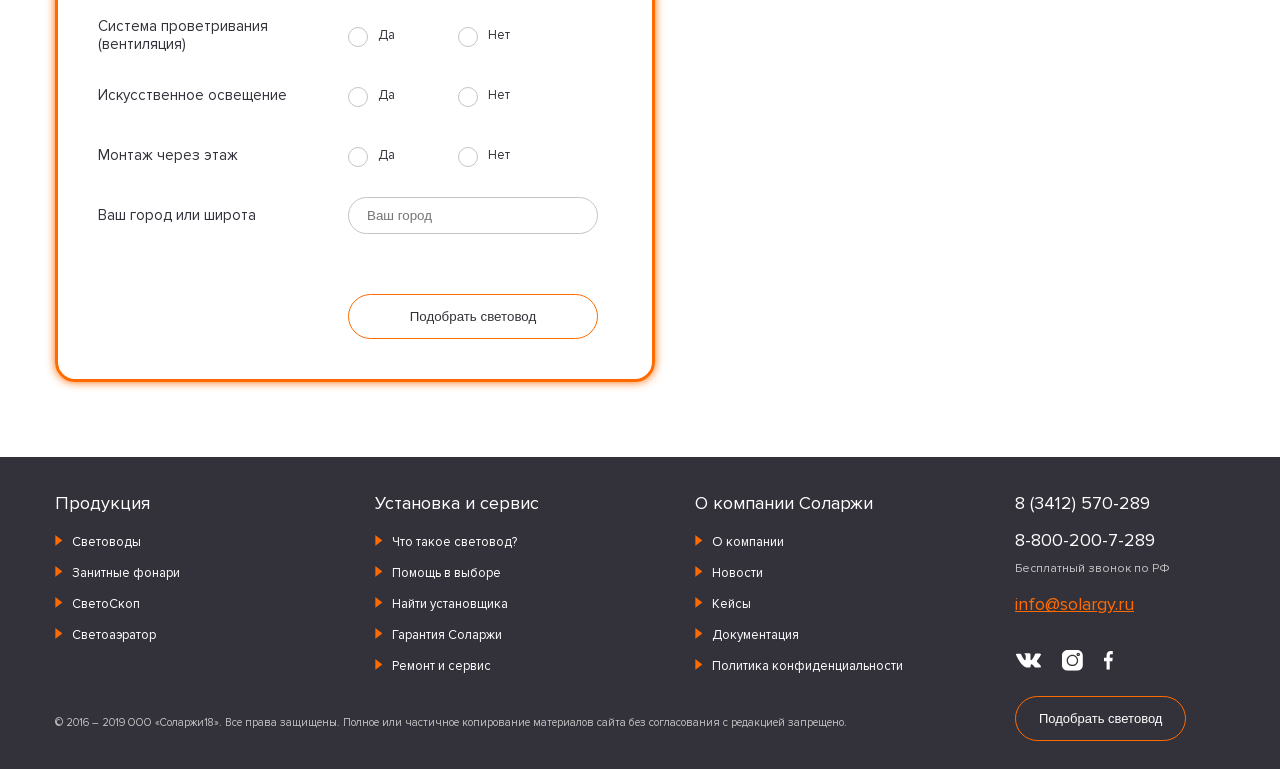
==== commit 62cc30e3: "сделал 2й вариант формы" ====
--- a/app/index.html
+++ b/app/index.html
@@ -191,6 +191,7 @@
 		<div class="container">
 			<div class="selection__inner">
 				<h2>Подбор световодов</h2>
+				
 				<!-- <div class="selection-inner__calc">
 
 					<div class="selection-inner__text">
@@ -275,7 +276,110 @@
 					</div>
 
 				</div> -->
-				
+
+				<div class="selection__calc">
+					<div class="selection-calc__form">
+						<div class="selection-calc-form__item">
+							<p>Название здания</p>
+						</div>
+						<div class="selection-calc-form__item">
+							<select name="type" id="type">
+								<option value="1">Производственное</option>
+								<option value="2">Техническое</option>
+								<option value="3">Производственное</option>
+								<option value="4">Производственное</option>
+							</select>
+						</div>
+						<div class="selection-calc-form__item">
+							<p>Площадь помещения</p>
+						</div>
+						<div class="selection-calc-form__item">
+							<select name="space" id="space">
+								<option value="1">до 50 кв. м</option>
+								<option value="2">до 150 кв. м</option>
+								<option value="3">до 250 кв. м</option>
+								<option value="4">до 500 кв. м</option>
+							</select>
+						</div>
+						<div class="selection-calc-form__item">
+							<p>Высота этажа</p>
+						</div>
+						<div class="selection-calc-form__item">
+							<div class="selection-form-radio__item">
+								<input class="selection-form-radio__input" id="radio-h_1" type="radio" name="height">
+								<label class="selection-form-radio__label" for="radio-h_1">до 3х м</label>
+							</div>
+
+							<div class="selection-form-radio__item">
+								<input class="selection-form-radio__input" id="radio-h_2" type="radio" name="height">
+								<label class="selection-form-radio__label" for="radio-h_2">более 3х м</label>
+							</div>
+						</div>
+						<div class="selection-calc-form__item">
+							<p>Система проветривания (вентиляция)</p>
+						</div>
+						<div class="selection-calc-form__item">
+							<div class="selection-form-radio__item">
+								<input class="selection-form-radio__input" id="radio-vent_1" type="radio" name="ventilation">
+								<label class="selection-form-radio__label" for="radio-vent_1">Да</label>
+							</div>
+
+							<div class="selection-form-radio__item">
+								<input class="selection-form-radio__input" id="radio-vent_2" type="radio" name="ventilation">
+								<label class="selection-form-radio__label" for="radio-vent_2">Нет</label>
+							</div>
+						</div>
+						<div class="selection-calc-form__item">
+							<p>Искусственное освещение</p>
+						</div>
+						<div class="selection-calc-form__item">
+							<div class="selection-form-radio__item">
+								<input class="selection-form-radio__input" id="radio-light_1" type="radio" name="light">
+								<label class="selection-form-radio__label" for="radio-light_1">Да</label>
+							</div>
+
+							<div class="selection-form-radio__item">
+								<input class="selection-form-radio__input" id="radio-light_2" type="radio" name="light">
+								<label class="selection-form-radio__label" for="radio-light_2">Нет</label>
+							</div>
+						</div>
+						<div class="selection-calc-form__item">
+							<p>Монтаж через этаж</p>
+						</div>
+						<div class="selection-calc-form__item">
+							<div class="selection-form-radio__item">
+								<input class="selection-form-radio__input" id="radio-across_1" type="radio" name="across">
+								<label class="selection-form-radio__label" for="radio-across_1">Да</label>
+							</div>
+
+							<div class="selection-form-radio__item">
+								<input class="selection-form-radio__input" id="radio-across_2" type="radio" name="across">
+								<label class="selection-form-radio__label" for="radio-across_2">Нет</label>
+							</div>	
+						</div>
+						<div class="selection-calc-form__item">
+							<p>Ваш город или широта</p>
+						</div>
+						<div class="selection-calc-form__item">
+							<input class="selection-form__town" placeholder="Ваш город" type="text">
+						</div>
+						<div class="selection-calc-form__item"></div>
+						<div class="selection-calc-form__btn">
+							<button id="selection-choose">Подобрать световод</button>
+						</div>
+					</div>
+					
+					<div class="selection-calc__result">
+						<h3>Расчет количества световодов</h3>
+						<div class="selection-calc-result__item">
+							<h4>Световод SW 250</h4>
+							<div class="dots"></div>
+							<h4 class="calc__results">999</h4>
+							<h4>шт</h4>
+						</div>
+					</div>
+
+				</div>
 
 			</div>
 		</div>
--- a/app/css/slyle.css
+++ b/app/css/slyle.css
@@ -418,7 +418,7 @@
   margin-bottom: 75px;
 }
 
-.selection-inner__calc {
+.selection__calc {
   display: flex;
   padding: 40px;
   margin-top: 50px;
@@ -430,75 +430,72 @@
   transition: 0.4s linear;
 }
 
-.selection-inner__text {
-  margin-right: 70px;
-  margin-top: 10px;
-}
-
-.selection-inner__text p {
-  margin-bottom: 40px;
+.selection-calc__form {
+  width: 100%;
+  max-width: 500px;
+  display: grid;
+  grid-template-columns: repeat(2, 250px);
+  grid-template-rows: repeat(7, 60px);
+}
+
+.selection-calc-form__item {
+  display: flex;
+  align-items: center;
+}
+
+.selection-calc-form__item p {
   font-size: 15px;
 }
 
-.selection-inner__form {
-  display: flex;
-  flex-direction: column;
-  width: 100%;
-  max-width: 270px;
-}
-
-.selection-inner__form select {
+.selection-calc-form__item select {
   padding: 10px 18px;
   border-radius: 30px;
-  margin-bottom: 20px;
   border: 1px solid #C4C4C4;
-}
-
-.selection-inner__form button {
+  width: 100%;
+}
+
+.selection-calc-form__btn {
+  display: flex;
+  align-items: flex-end;
+}
+
+.selection-calc-form__btn button {
+  width: 100%;
   background-color: transparent;
   border: 1px solid #FF6B00;
   color: #33323B;
 }
 
-.selection-inner__form button:hover {
+.selection-calc-form__btn button:hover {
   background-color: #FF6B00;
   color: #ffffff;
 }
 
-.selection-inner-form__radio {
-  display: flex;
-  align-items: center;
-  justify-content: space-between;
-  margin-top: 10px;
-  margin-bottom: 32px;
-  width: 100%;
-}
-
-.selection-inner-form-radio__item {
-  display: flex;
-  align-items: center;
-  min-width: 100px;
-  margin-right: 10px;
-}
-
-.selection-inner-form-radio__item input {
-  margin-right: 10px;
-}
-
-.selection-inner-form__town {
+.selection-form__town {
   border: 1px solid #C4C4C4;
   padding: 10px 18px;
   border-radius: 30px;
-  margin-bottom: 65px;
-}
-
-.selection-inner-form-radio__input {
+  width: 100%;
+}
+
+.selection-form-radio__item {
+  display: flex;
+  align-items: center;
+  min-width: 100px;
+  margin-right: 10px;
+}
+
+.selection-form-radio__item input {
+  margin-right: 10px;
+}
+
+.selection-form-radio__input {
   appearance: none;
   -webkit-appearance: none;
   position: absolute;
 }
 
-.selection-inner-form-radio__label {
+.selection-form-radio__label {
   padding-left: 30px;
   cursor: pointer;
   position: relative;
@@ -506,7 +503,7 @@
   transition: 0.3s linear;
 }
 
-.selection-inner-form-radio__label:before {
+.selection-form-radio__label:before {
   content: '';
   display: block;
   width: 20px;
@@ -518,7 +515,7 @@
   left: 0;
 }
 
-.selection-inner-form-radio__label:after {
+.selection-form-radio__label:after {
   content: '';
   display: block;
   width: 20px;
@@ -534,24 +531,30 @@
   transition: 0.3s ease-in-out;
 }
 
-.selection-inner-form-radio__input:checked + .selection-inner-form-radio__label:after {
+.selection-form-radio__input:checked + .selection-form-radio__label:after {
   opacity: 1;
 }
 
-.selection-inner-form-radio__input:checked + .selection-inner-form-radio__label {
+.selection-form-radio__input:checked + .selection-form-radio__label {
   color: #FF6B00;
 }
 
-.selection-inner__result {
-  display: none;
+.selection-calc__result {
   opacity: 0;
   width: 100%;
-  max-width: 570px;
+  max-width: 100%;
   background-color: #FF6B00;
   margin: -41px -41px -41px 20px;
   border: inherit;
   border-radius: inherit;
   transition: 0.4s ease-in-out;
+  padding: 40px;
+  transition-delay: -0.3s;
+}
+
+.selection-calc__result h3 {
+  color: #ffffff;
+  margin-top: 15px;
 }
 
 .active2 {
@@ -559,11 +562,25 @@
 }
 
 .active {
-  display: block;
-  transition: 0.4s ease-in-out;
   opacity: 1;
-  width: 100%;
-  display: flex;
+  max-width: 100%;
+  transition-delay: 0.4s;
+}
+
+.selection-calc-result__item {
+  margin-top: 35px;
+  width: 100%;
+  display: flex;
+}
+
+.selection-calc-result__item h4 {
+  color: #ffffff;
+}
+
+.dots {
+  width: 100%;
+  max-width: 300px;
+  border-bottom: 2px dotted #ffffff;
 }
 
 footer {
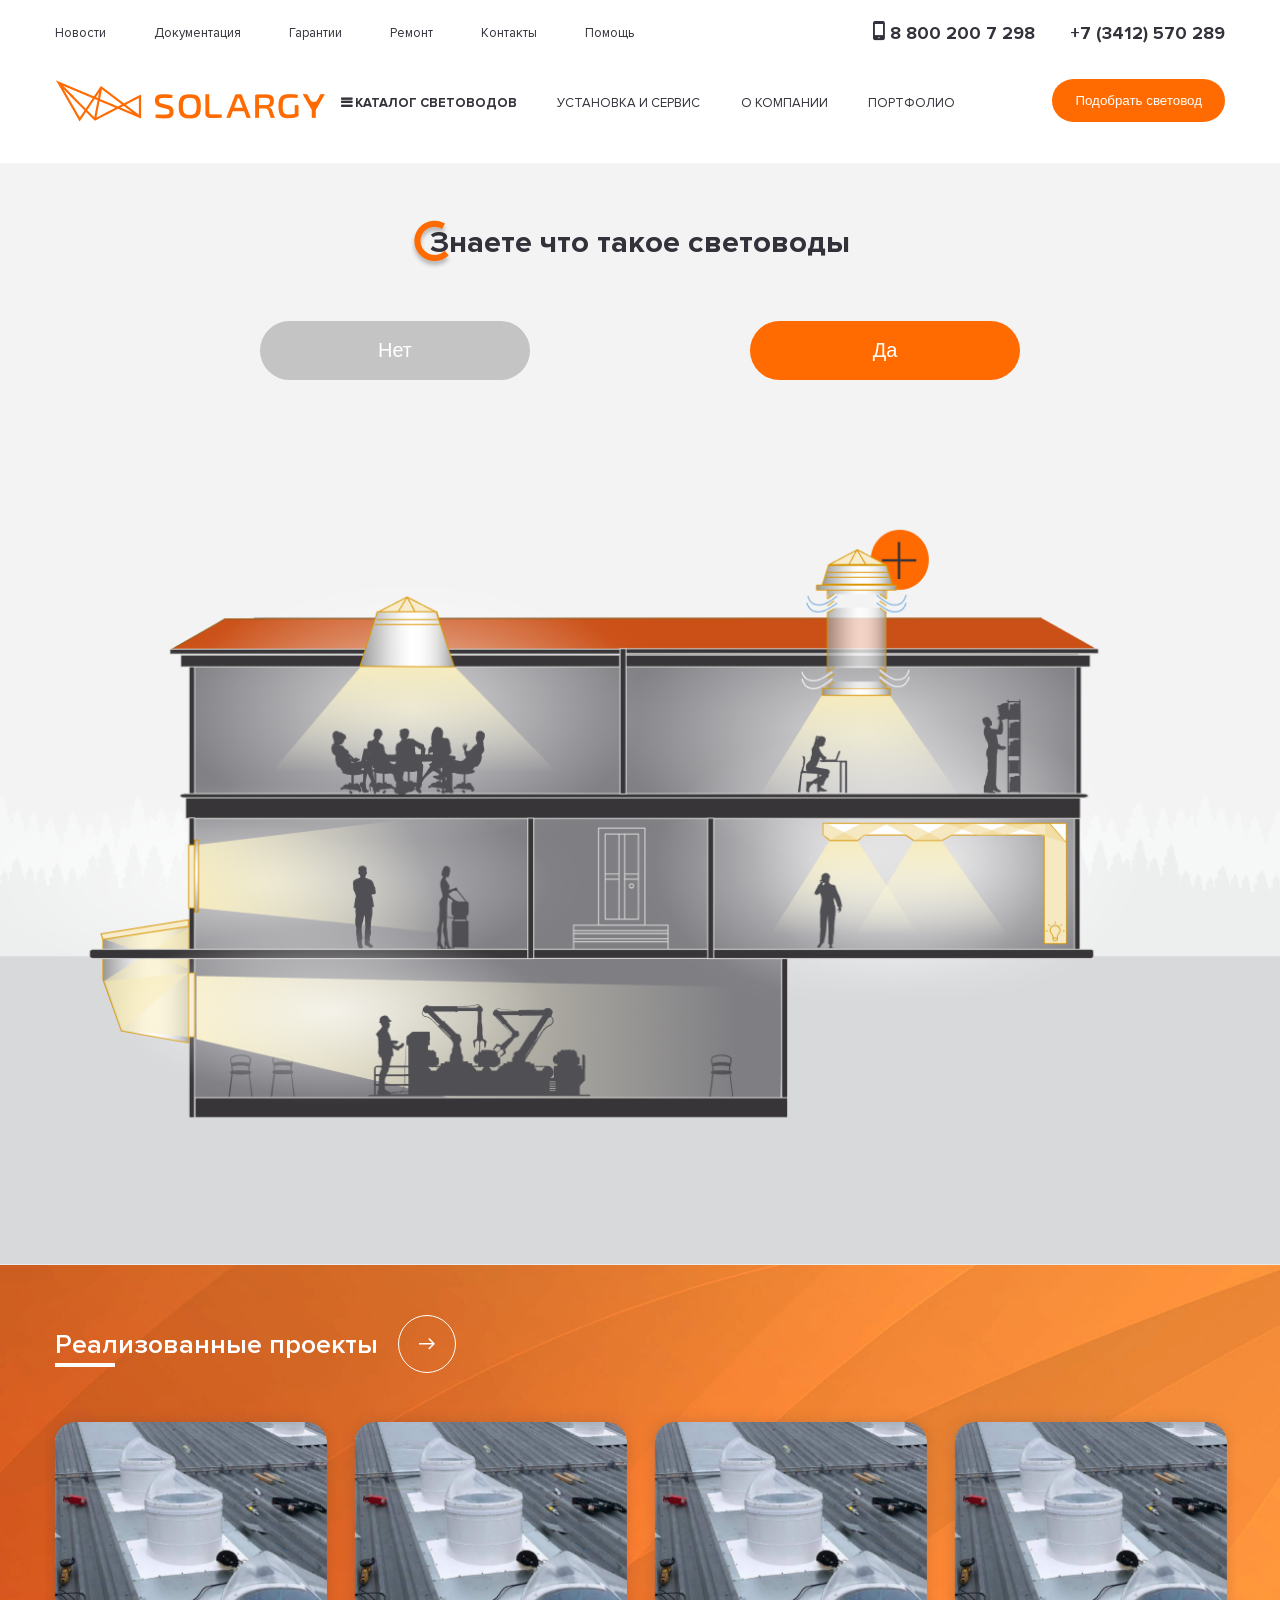
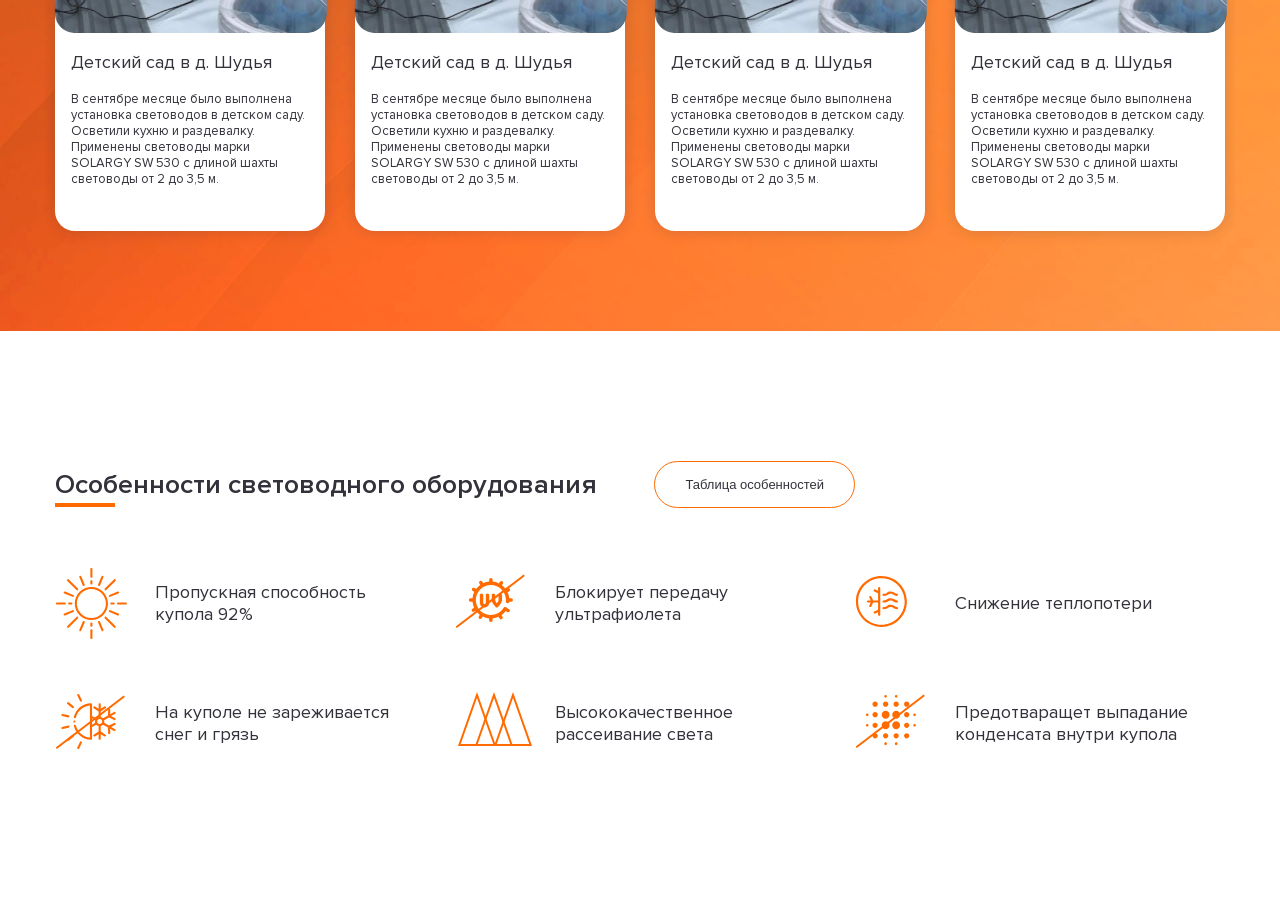
==== commit cc1c0d55: "сделал адаптацию до pluses" ====
--- a/app/index.html
+++ b/app/index.html
@@ -10,6 +10,7 @@
 	
 </head>
 <body>
+	
 
 	<!--------- Header --------->
 
@@ -46,6 +47,14 @@
 				</div>
 
 			</div>
+			<div class="header-mob">
+				<div class="header-mob__burg-btn">
+					<div class="header-mob__burg"></div>
+				</div>
+				<img src="img/header/mlogo.svg" alt="logo">
+				<div class="header-mob__circle"></div>
+				
+			</div>
 		</div>
 	</header>
 
@@ -156,7 +165,7 @@
 
 	<!------- News ------->
 
-	<section class="news">
+	<!-- <section class="news">
 		<div class="container">
 			<div class="news__inner">
 				<div class="news-inner__head">
@@ -183,99 +192,14 @@
 				</div>
 			</div>
 		</div>
-	</section>
+	</section> -->
 
 	<!------- Selection ------->
 
-	<section class="selection">
+	<!-- <section class="selection">
 		<div class="container">
 			<div class="selection__inner">
 				<h2>Подбор световодов</h2>
-				
-				<!-- <div class="selection-inner__calc">
-
-					<div class="selection-inner__text">
-						<p>Название здания</p>
-						<p>Площадь помещения</p>
-						<p>Высота этажа</p>
-						<p>Система проветривания (вентиляция)</p>
-						<p>Искусственное освещение</p>
-						<p>Монтаж через этаж</p>
-						<p>Ваш город или широта</p>
-					</div>
-
-					<div class="selection-inner__form">
-						<select name="type" id="type">
-							<option value="1">Производственное</option>
-							<option value="2">Техническое</option>
-							<option value="3">Производственное</option>
-							<option value="4">Производственное</option>
-						</select>
-						<select name="space" id="space">
-							<option value="1">до 50 кв. м</option>
-							<option value="2">до 150 кв. м</option>
-							<option value="3">до 250 кв. м</option>
-							<option value="4">до 500 кв. м</option>
-						</select>
-
-						<div class="selection-inner-form__radio">
-							<div class="selection-inner-form-radio__item">
-								<input class="selection-inner-form-radio__input" id="radio-h_1" type="radio" name="height">
-								<label class="selection-inner-form-radio__label" for="radio-h_1">до 3х м</label>
-							</div>
-
-							<div class="selection-inner-form-radio__item">
-								<input class="selection-inner-form-radio__input" id="radio-h_2" type="radio" name="height">
-								<label class="selection-inner-form-radio__label" for="radio-h_2">более 3х м</label>
-							</div>
-						</div>
-
-						<div class="selection-inner-form__radio">
-							<div class="selection-inner-form-radio__item">
-								<input class="selection-inner-form-radio__input" id="radio-vent_1" type="radio" name="ventilation">
-								<label class="selection-inner-form-radio__label" for="radio-vent_1">Да</label>
-							</div>
-
-							<div class="selection-inner-form-radio__item">
-								<input class="selection-inner-form-radio__input" id="radio-vent_2" type="radio" name="ventilation">
-								<label class="selection-inner-form-radio__label" for="radio-vent_2">Нет</label>
-							</div>
-						</div>
-
-						<div class="selection-inner-form__radio">
-							<div class="selection-inner-form-radio__item">
-								<input class="selection-inner-form-radio__input" id="radio-light_1" type="radio" name="light">
-								<label class="selection-inner-form-radio__label" for="radio-light_1">Да</label>
-							</div>
-
-							<div class="selection-inner-form-radio__item">
-								<input class="selection-inner-form-radio__input" id="radio-light_2" type="radio" name="light">
-								<label class="selection-inner-form-radio__label" for="radio-light_2">Нет</label>
-							</div>
-						</div>
-
-						<div class="selection-inner-form__radio">
-							<div class="selection-inner-form-radio__item">
-								<input class="selection-inner-form-radio__input" id="radio-across_1" type="radio" name="across">
-								<label class="selection-inner-form-radio__label" for="radio-across_1">Да</label>
-							</div>
-
-							<div class="selection-inner-form-radio__item">
-								<input class="selection-inner-form-radio__input" id="radio-across_2" type="radio" name="across">
-								<label class="selection-inner-form-radio__label" for="radio-across_2">Нет</label>
-							</div>
-						</div>
-
-						<input class="selection-inner-form__town" placeholder="Ваш город" type="text">
-						
-						<button id="selection-choose">Подобрать световод</button>
-					</div>
-
-					<div class="selection-inner__result">
-
-					</div>
-
-				</div> -->
 
 				<div class="selection__calc">
 					<div class="selection-calc__form">
@@ -377,17 +301,49 @@
 							<h4 class="calc__results">999</h4>
 							<h4>шт</h4>
 						</div>
-					</div>
-
-				</div>
-
-			</div>
-		</div>
-	</section>
+						<div class="selection-calc-result__item">
+							<h4>Световод SW 250</h4>
+							<div class="dots"></div>
+							<h4 class="calc__results">999</h4>
+							<h4>шт</h4>
+						</div>
+						<div class="selection-calc-result__item">
+							<h4>Световод SW 250</h4>
+							<div class="dots"></div>
+							<h4 class="calc__results">999</h4>
+							<h4>шт</h4>
+						</div>
+						<div class="selection-calc-result__item">
+							<h4>Световод SW 250</h4>
+							<div class="dots"></div>
+							<h4 class="calc__results">999</h4>
+							<h4>шт</h4>
+						</div>
+						<div class="selection-calc-result__item">
+							<h4>Световод SW 250</h4>
+							<div class="dots"></div>
+							<h4 class="calc__results">999</h4>
+							<h4>шт</h4>
+						</div>
+						<div class="selection-calc-result__send">
+							<h4>Отправить себе на почту</h4>
+							<form class="selection-calc-result__form" action="#">
+								<input type="email" placeholder="Ваш email:">
+								<button>Отправить</button>
+
+							</form>
+						</div>
+					</div>
+
+				</div>
+
+			</div>
+		</div>
+	</section> -->
 
 	<!------- Footer ------->
 
-	<footer>
+	<!-- <footer>
 		<div class="container">
 			<div class="footer">
 				<div class="footer__items">
@@ -436,9 +392,10 @@
 				<p>© 2016 – 2019 ООО «Соларжи18». Все права защищены. Полное или частичное копирование материалов сайта без согласования с редакцией запрещено.</p>
 			</div>
 		</div>
-	</footer>
+	</footer> -->
 
 	<script src="https://ajax.googleapis.com/ajax/libs/jquery/3.4.1/jquery.min.js"></script>		
 	<script src="js/main.js"></script>
+	<script src="js/particles.min.js"></script>
 </body>
 </html>
--- a/app/css/slyle.css
+++ b/app/css/slyle.css
@@ -25,10 +25,11 @@
   content: '\e901';
   font-family: 'icomoon';
   color: #FF6B00;
-  font-size: 52px;
+  font-size: 54px;
   position: absolute;
   left: -24px;
-  top: -3px;
+  top: -5px;
+  text-shadow: 0px 4px 4px rgba(0, 0, 0, 0.25);
 }
 
 h2 {
@@ -41,7 +42,7 @@
   content: '';
   position: absolute;
   left: 0;
-  bottom: -10px;
+  top: 35px;
   height: 4px;
   width: 60px;
   background-color: #FF6B00;
@@ -94,6 +95,15 @@
   color: #ffffff;
   cursor: pointer;
   transition: 0.2s linear;
+  outline: none;
+}
+
+input {
+  outline: none;
+}
+
+select {
+  outline: none;
 }
 
 .container {
@@ -101,6 +111,7 @@
   width: 100%;
   margin: 0 auto;
   padding: 0 10px;
+  overflow: hidden;
 }
 
 .grey {
@@ -108,8 +119,8 @@
 }
 
 .circle {
-  width: 58px;
-  height: 58px;
+  min-width: 58px;
+  min-height: 58px;
   border: 1px solid #C4C4C4;
   border-radius: 50%;
   margin-left: 20px;
@@ -125,6 +136,29 @@
   top: 40%;
 }
 
+@media (max-width: 1020px) {
+  h1 {
+    font-size: 23px;
+  }
+  h1:before {
+    font-size: 40px;
+    position: absolute;
+    left: -18px;
+    top: -4px;
+  }
+  h2 {
+    font-size: 20px;
+    line-height: 35px;
+  }
+  h2:before {
+    height: 3px;
+    top: 30px;
+  }
+  .container {
+    padding: 0 20px;
+  }
+}
+
 .header {
   padding: 13px 0 40px 0;
 }
@@ -166,13 +200,20 @@
 
 .header__secondline {
   display: flex;
-  justify-content: space-between;
-  align-items: center;
+  align-items: center;
+}
+
+.header__secondline button {
+  margin-left: auto;
+  white-space: nowrap;
 }
 
 .header-secondline__about {
   display: flex;
   align-items: center;
+  width: 100%;
+  max-width: 900px;
+  margin-right: 5px;
 }
 
 .header-secondline__about ul {
@@ -181,10 +222,11 @@
   list-style-type: none;
   margin-left: 30px;
   padding-top: 5px;
+  width: 100%;
 }
 
 .header-secondline__about ul li {
-  margin-right: 35px;
+  margin-right: 10px;
   display: flex;
   align-items: center;
 }
@@ -206,6 +248,79 @@
   top: 1px;
 }
 
+.header-mob {
+  display: none;
+  align-items: center;
+  justify-content: space-between;
+  height: 60px;
+  box-shadow: 0px 4px 4px rgba(0, 0, 0, 0.15);
+  margin: 0 -20px;
+  padding: 0 20px;
+}
+
+.header-mob__burg-btn {
+  padding: 10px 0;
+  cursor: pointer;
+}
+
+.header-mob__burg {
+  position: relative;
+  width: 25px;
+  height: 4px;
+  background-color: #33323B;
+  cursor: pointer;
+  transition: background-color 0.2s ease-in;
+}
+
+.header-mob__burg:before {
+  position: absolute;
+  left: 0;
+  top: -8px;
+  content: ' ';
+  display: block;
+  width: 25px;
+  height: 4px;
+  background-color: #33323B;
+  transition: transform 0.2s ease-in, top 0.2s linear 0.2s;
+}
+
+.header-mob__burg:after {
+  position: absolute;
+  left: 0;
+  top: 8px;
+  content: ' ';
+  display: block;
+  width: 25px;
+  height: 4px;
+  background-color: #33323B;
+  transition: transform 0.2s ease-in, top 0.2s linear 0.2s;
+}
+
+.header-mob__burg.activeburg {
+  background-color: transparent;
+}
+
+.header-mob__burg.activeburg:before {
+  transform: rotate(45deg);
+  top: 0;
+  transition: top 0.2s linear, transform 0.2s ease-in 0.2s;
+}
+
+.header-mob__burg.activeburg:after {
+  transform: rotate(-45deg);
+  top: 0;
+  transition: top 0.2s linear, transform 0.2s ease-in 0.2s;
+}
+
+@media (max-width: 1020px) {
+  .header {
+    display: none;
+  }
+  .header-mob {
+    display: flex;
+  }
+}
+
 .intro {
   background-color: #F4F3F3;
 }
@@ -232,12 +347,14 @@
   justify-content: space-between;
   width: 100%;
   max-width: 760px;
+  margin-top: 60px;
 }
 
 .intro-inner__buttons button {
-  margin-top: 60px;
-  padding: 18px 118px;
+  padding: 18px 70px;
   font-size: 20px;
+  width: 100%;
+  max-width: 270px;
 }
 
 .intro__home {
@@ -249,6 +366,38 @@
   background-position: center;
 }
 
+@media (max-width: 1020px) {
+  .intro__home {
+    display: none;
+  }
+  .intro__inner {
+    margin-bottom: 70px;
+  }
+  .intro__inner h1 {
+    margin-top: 34px;
+  }
+  .intro-inner__buttons {
+    margin-top: 40px;
+    flex-wrap: wrap;
+  }
+  .intro-inner__buttons button {
+    padding: 8px 11px;
+  }
+}
+
+@media (max-width: 590px) {
+  .intro-inner__buttons {
+    min-width: auto;
+    justify-content: center;
+  }
+  .intro-inner__buttons button {
+    margin-bottom: 20px;
+  }
+  .intro__inner {
+    margin-bottom: 50px;
+  }
+}
+
 .projects {
   width: 100%;
   background-image: url(../img/realised-projects/bg.png);
@@ -310,6 +459,27 @@
   margin: 18px 16px 0 16px;
 }
 
+@media (max-width: 1020px) {
+  .project-inner__items {
+    display: flex;
+    height: 312px;
+    margin: 50px -7px 0 -7px;
+    overflow: hidden;
+  }
+  .project-inner__item {
+    margin: 0 7px;
+    min-width: 210px;
+  }
+  .project-inner__item h4 {
+    font-size: 14px;
+    margin: 7px 8px 0 8px;
+  }
+  .project-inner__item p {
+    font-size: 11px;
+    margin: 7px 8px 0 8px;
+  }
+}
+
 .pluses__inner {
   padding: 130px 0 160px 0;
 }
@@ -318,10 +488,9 @@
   display: flex;
   align-items: center;
   margin-bottom: 60px;
-}
-
-.pluses-inner__head h2 {
-  margin-right: 90px;
+  justify-content: space-between;
+  width: 100%;
+  max-width: 800px;
 }
 
 .pluses-inner__head button {
@@ -334,7 +503,7 @@
 
 .pluses-inner__items {
   display: grid;
-  grid-template-columns: repeat(3, 1fr);
+  grid-template-columns: repeat(auto-fill, minmax(300px, 1fr));
   grid-template-rows: 70px 70px;
   grid-gap: 50px 30px;
 }
@@ -353,6 +522,29 @@
 .pluses-inner-item__icon object {
   max-width: 100%;
   max-height: 100%;
+}
+
+@media (max-width: 1020px) {
+  .pluses__inner {
+    padding: 20px 0 40px 0;
+  }
+  .pluses-inner__head {
+    flex-wrap: wrap;
+  }
+  .pluses-inner__head h2 {
+    margin-top: 30px;
+  }
+  .pluses-inner__head button {
+    margin-top: 30px;
+    padding: 10px 30px;
+  }
+}
+
+@media (max-width: 590px) {
+  .pluses-inner__head button {
+    width: 100%;
+    max-width: 300px;
+  }
 }
 
 .news__inner {
@@ -464,6 +656,7 @@
   background-color: transparent;
   border: 1px solid #FF6B00;
   color: #33323B;
+  padding: 14px 48px;
 }
 
 .selection-calc-form__btn button:hover {
@@ -540,6 +733,8 @@
 }
 
 .selection-calc__result {
+  display: flex;
+  flex-direction: column;
   opacity: 0;
   width: 100%;
   max-width: 100%;
@@ -547,7 +742,7 @@
   margin: -41px -41px -41px 20px;
   border: inherit;
   border-radius: inherit;
-  transition: 0.4s ease-in-out;
+  transition: 0.4s ease-in-out, transform 3s;
   padding: 40px;
   transition-delay: -0.3s;
 }
@@ -571,16 +766,44 @@
   margin-top: 35px;
   width: 100%;
   display: flex;
+  padding-bottom: 4px;
 }
 
 .selection-calc-result__item h4 {
   color: #ffffff;
+  white-space: nowrap;
 }
 
 .dots {
   width: 100%;
   max-width: 300px;
-  border-bottom: 2px dotted #ffffff;
+  border-bottom: 2.5px dotted #ffffff;
+}
+
+.selection-calc-result__send {
+  margin-top: auto;
+}
+
+.selection-calc-result__form {
+  margin-top: 25px;
+  position: relative;
+}
+
+.selection-calc-result__form input {
+  box-shadow: 0px 0px 15px rgba(51, 50, 59, 0.2);
+  border-radius: 50px;
+  border: none;
+  width: 100%;
+  height: 42px;
+  padding-left: 24px;
+}
+
+.selection-calc-result__form button {
+  background-color: #33323B;
+  position: absolute;
+  right: 0;
+  top: 0;
+  padding: 14px 48px;
 }
 
 footer {
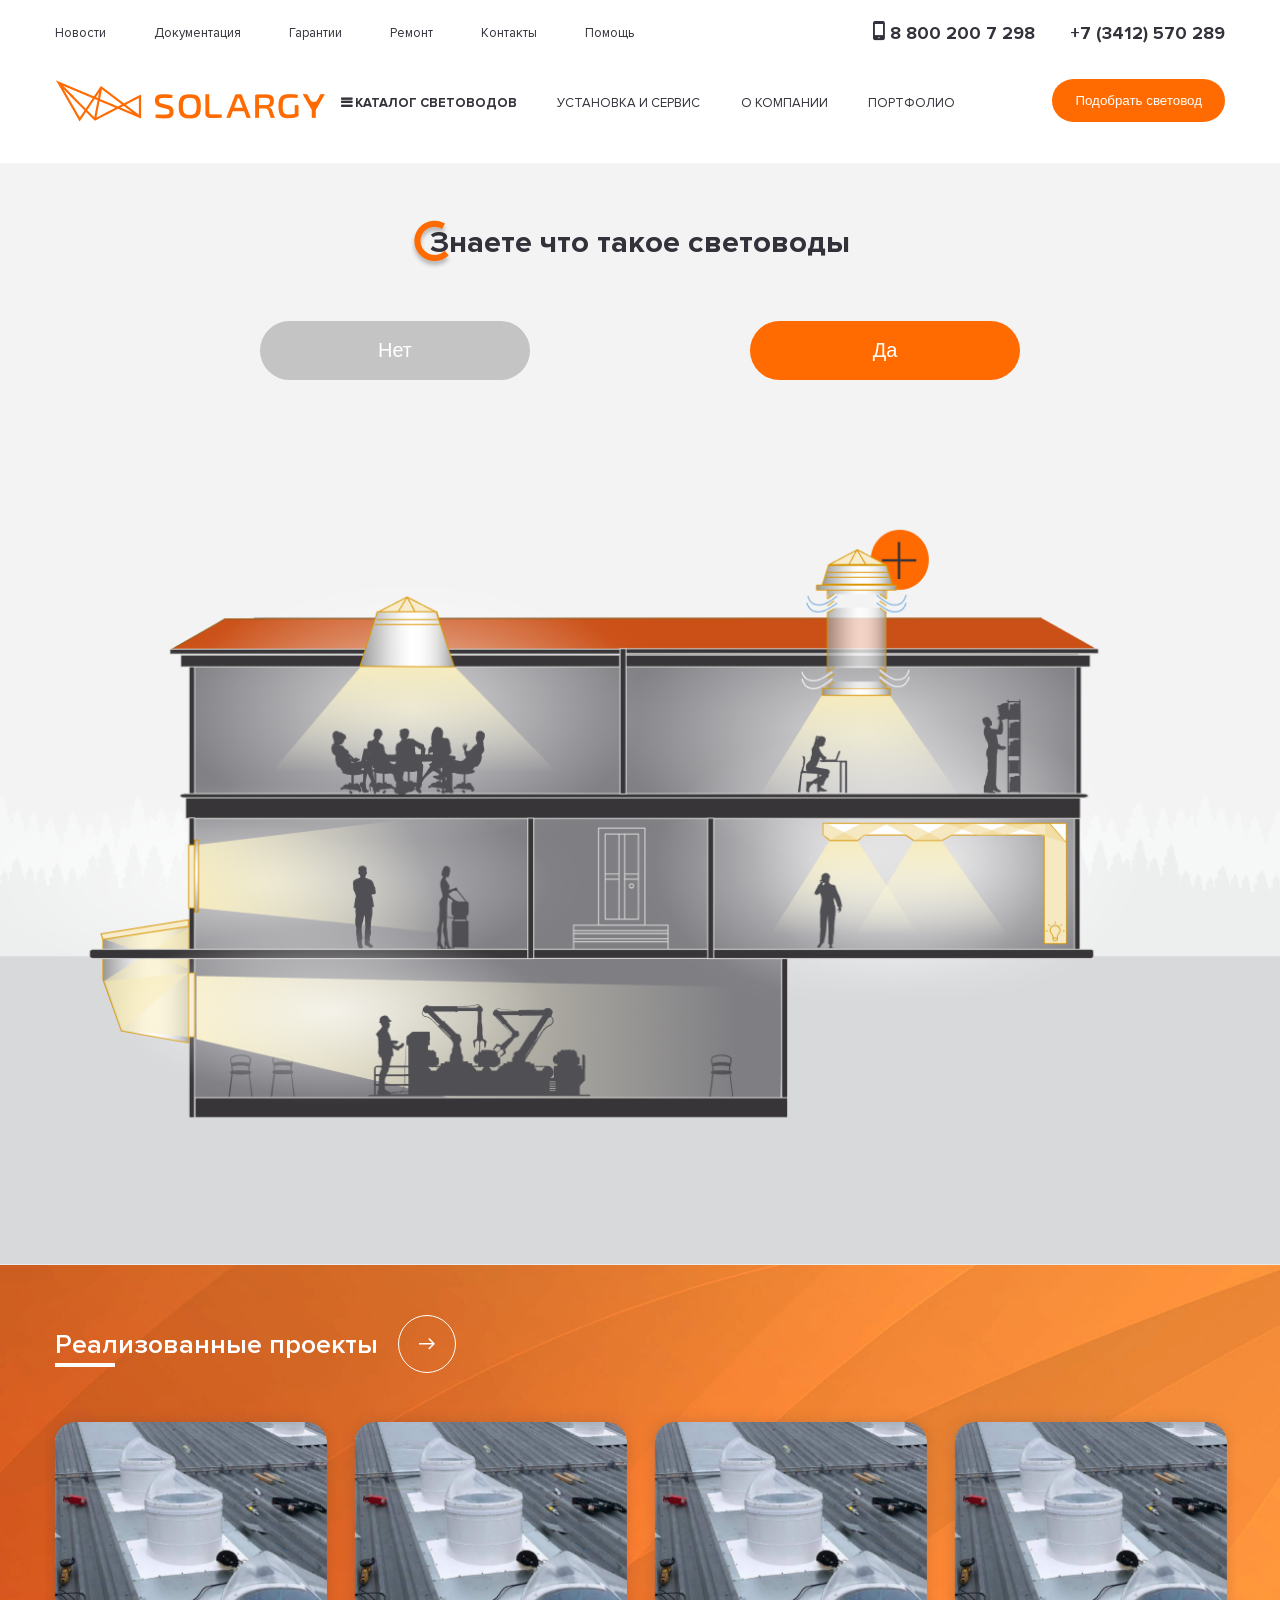
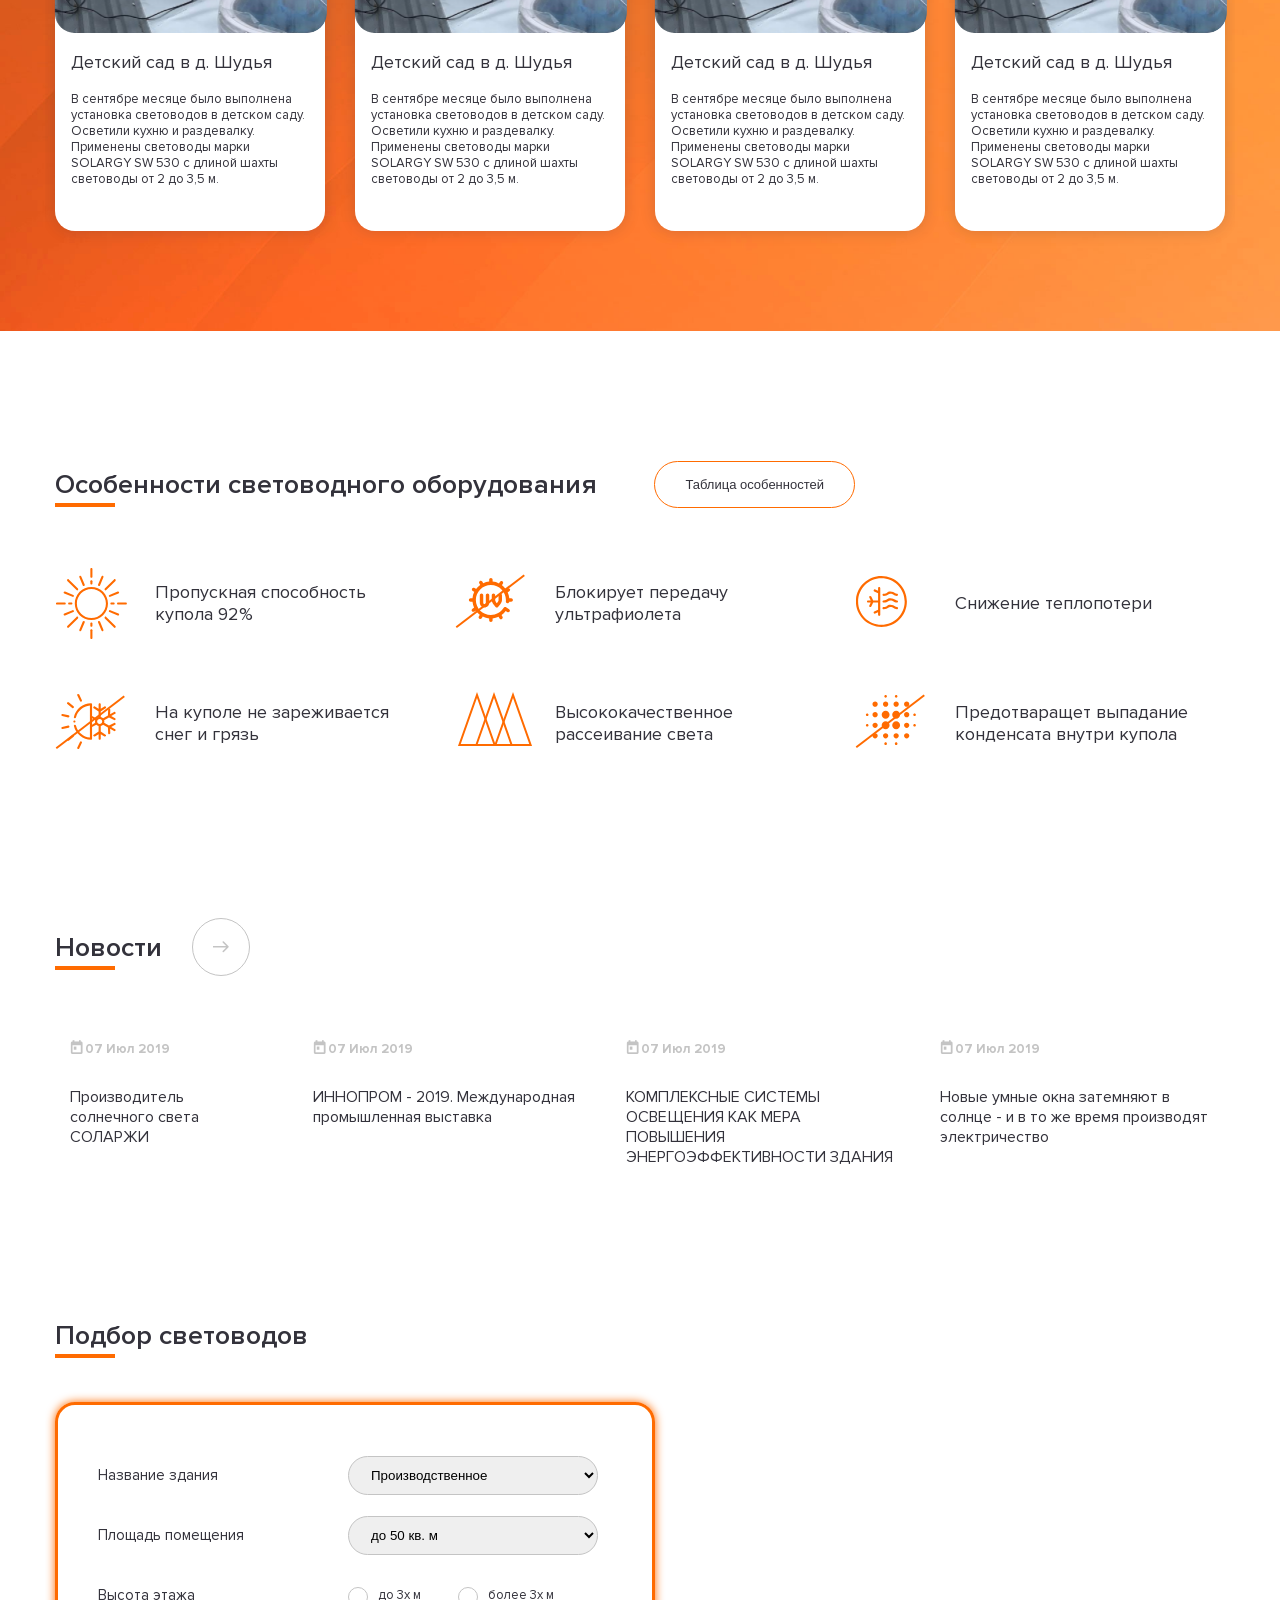
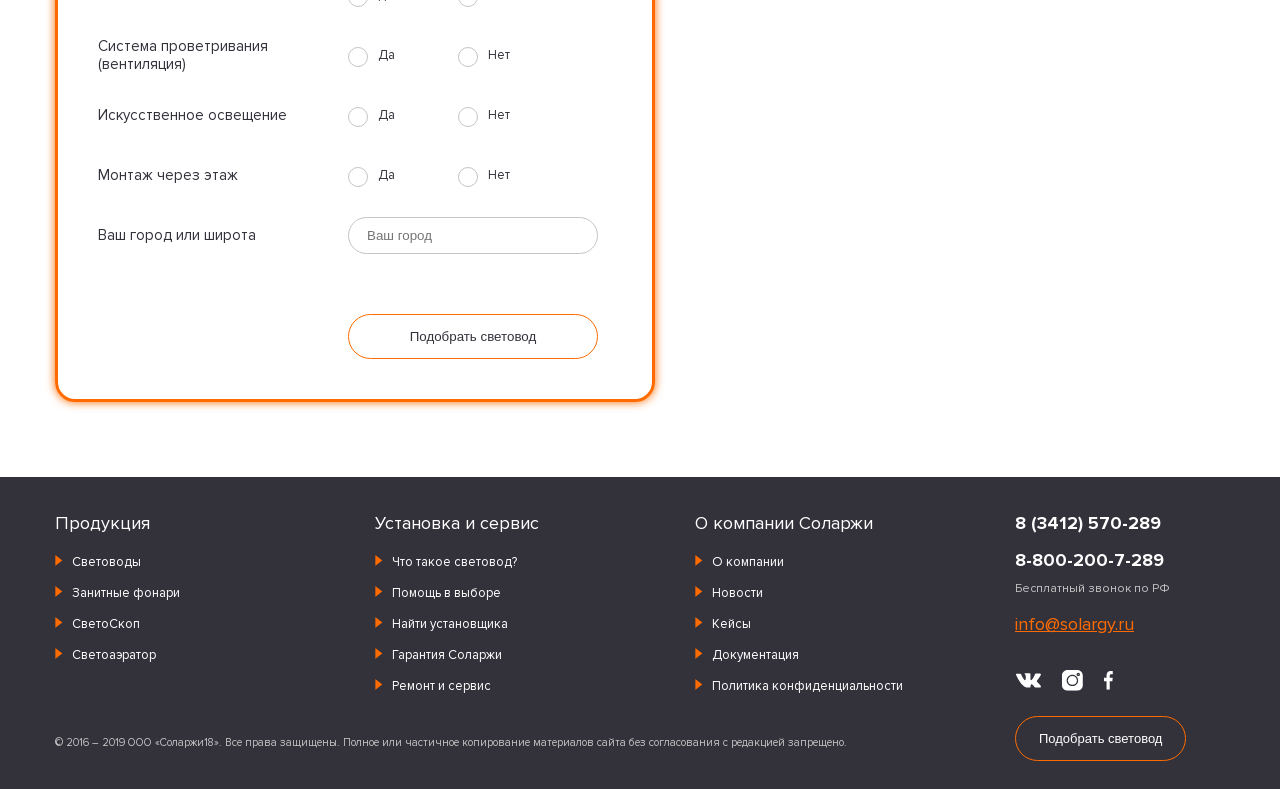
==== commit 5dd412a6: "Добавил адаптивный футер с раскрывающимися списками" ====
--- a/app/index.html
+++ b/app/index.html
@@ -165,7 +165,7 @@
 
 	<!------- News ------->
 
-	<!-- <section class="news">
+	<section class="news">
 		<div class="container">
 			<div class="news__inner">
 				<div class="news-inner__head">
@@ -192,11 +192,11 @@
 				</div>
 			</div>
 		</div>
-	</section> -->
+	</section>
 
 	<!------- Selection ------->
 
-	<!-- <section class="selection">
+	<section class="selection">
 		<div class="container">
 			<div class="selection__inner">
 				<h2>Подбор световодов</h2>
@@ -339,16 +339,16 @@
 
 			</div>
 		</div>
-	</section> -->
+	</section>
 
 	<!------- Footer ------->
 
-	<!-- <footer>
+	<footer>
 		<div class="container">
 			<div class="footer">
 				<div class="footer__items">
 					<div class="footer__item">
-						<h4>Продукция</h4>
+						<h4 class="footer__wrap">Продукция</h4>
 						<ul>
 							<li><a href="#">Световоды</a></li>
 							<li><a href="#">Занитные фонари</a></li>
@@ -357,7 +357,7 @@
 						</ul>
 					</div>
 					<div class="footer__item">
-						<h4>Установка и сервис</h4>
+						<h4 class="footer__wrap">Установка и сервис</h4>
 						<ul>
 							<li><a href="#">Что такое световод?</a></li>
 							<li><a href="#">Помощь в выборе</a></li>
@@ -367,7 +367,7 @@
 						</ul>
 					</div>
 					<div class="footer__item">
-						<h4>О компании Соларжи</h4>
+						<h4 class="footer__wrap">О компании Соларжи</h4>
 						<ul>
 							<li><a href="#">О компании</a></li>
 							<li><a href="#">Новости</a></li>
@@ -377,8 +377,8 @@
 						</ul>
 					</div>
 					<div class="footer__item">
-						<h4>8 (3412) 570-289</h4>
-						<h4>8-800-200-7-289</h4>
+						<h3>8 (3412) 570-289</h3>
+						<h3>8-800-200-7-289</h3>
 						<p>Бесплатный звонок по РФ</p>
 						<a href="#">info@solargy.ru</a>
 						<div class="footer-item__social">
@@ -392,10 +392,9 @@
 				<p>© 2016 – 2019 ООО «Соларжи18». Все права защищены. Полное или частичное копирование материалов сайта без согласования с редакцией запрещено.</p>
 			</div>
 		</div>
-	</footer> -->
+	</footer>
 
 	<script src="https://ajax.googleapis.com/ajax/libs/jquery/3.4.1/jquery.min.js"></script>		
 	<script src="js/main.js"></script>
-	<script src="js/particles.min.js"></script>
 </body>
 </html>
--- a/app/css/slyle.css
+++ b/app/css/slyle.css
@@ -121,6 +121,8 @@
 .circle {
   min-width: 58px;
   min-height: 58px;
+  width: 58px;
+  height: 58px;
   border: 1px solid #C4C4C4;
   border-radius: 50%;
   margin-left: 20px;
@@ -538,6 +540,13 @@
     margin-top: 30px;
     padding: 10px 30px;
   }
+  .pluses-inner__items {
+    grid-gap: 30px 30px;
+    grid-template-columns: repeat(auto-fill, minmax(250px, 1fr));
+  }
+  .pluses-inner__item h4 {
+    font-size: 16px;
+  }
 }
 
 @media (max-width: 590px) {
@@ -551,16 +560,13 @@
   margin-bottom: 120px;
 }
 
-.news__inner h2 {
+.news-inner__head {
+  display: flex;
+  align-items: center;
   margin-bottom: 45px;
 }
 
-.news-inner__head {
-  display: flex;
-}
-
 .news-inner-head.circle {
-  margin-top: -10px;
   margin-left: 30px;
 }
 
@@ -570,7 +576,6 @@
 }
 
 .news-inner__item {
-  width: 100%;
   max-width: 300px;
   min-height: 178px;
   border-radius: 20px;
@@ -604,6 +609,15 @@
 
 .news-inner__item:hover h5 {
   color: #ffffff;
+}
+
+@media (max-width: 1020px) {
+  .news-inner__items {
+    overflow: hidden;
+  }
+  .news-inner__item {
+    min-width: 210px;
+  }
 }
 
 .selection__inner {
@@ -806,6 +820,12 @@
   padding: 14px 48px;
 }
 
+@media (max-width: 1020px) {
+  .selection__inner {
+    display: none;
+  }
+}
+
 footer {
   background-color: #33323B;
 }
@@ -815,6 +835,7 @@
 }
 
 .footer p {
+  padding-right: 220px;
   font-size: 11px;
   color: #C4C4C4;
   margin-top: -25px;
@@ -860,12 +881,19 @@
 
 .footer__item h4 {
   margin-top: 15px;
+  cursor: pointer;
+}
+
+.footer__item h3 {
+  font-size: 18px;
+  margin-top: 15px;
 }
 
 .footer__item p {
   font-size: 12px;
   margin-bottom: 17px;
   margin-top: 10px;
+  padding-right: 0;
 }
 
 .footer__item a {
@@ -890,3 +918,55 @@
 .footer-item__social object {
   margin-right: 20px;
 }
+
+@media (max-width: 1020px) {
+  .footer__items {
+    display: flex;
+    flex-direction: column;
+    justify-content: flex-start;
+  }
+  .footer__items ul {
+    overflow: hidden;
+    max-height: 0;
+    transition: max-height 0.2s linear;
+  }
+  .footer
+p {
+    padding-right: 0;
+    margin-top: 20px;
+  }
+  .footer__item h4 {
+    margin-top: 10px;
+    margin-bottom: 20px;
+    position: relative;
+    transition: 0.2s linear;
+  }
+  .footer__item h4:after {
+    content: "\e903";
+    font-family: 'icomoon';
+    color: #FF6B00;
+    font-size: 15px;
+    margin-left: 10px;
+    top: 4px;
+    position: absolute;
+    transform: rotate(90deg);
+    transition: 0.2s linear;
+  }
+  .footer__item h3 {
+    margin-top: 10px;
+  }
+  .footer__item p {
+    font-size: 12px;
+    margin-bottom: 17px;
+    margin-top: 10px;
+  }
+  .footer__wrap.activefoot:after {
+    transform: rotate(180deg);
+  }
+  .footer__item.activefoot ul {
+    max-height: 140px;
+  }
+  .footer-item__social {
+    margin-top: 25px;
+  }
+}
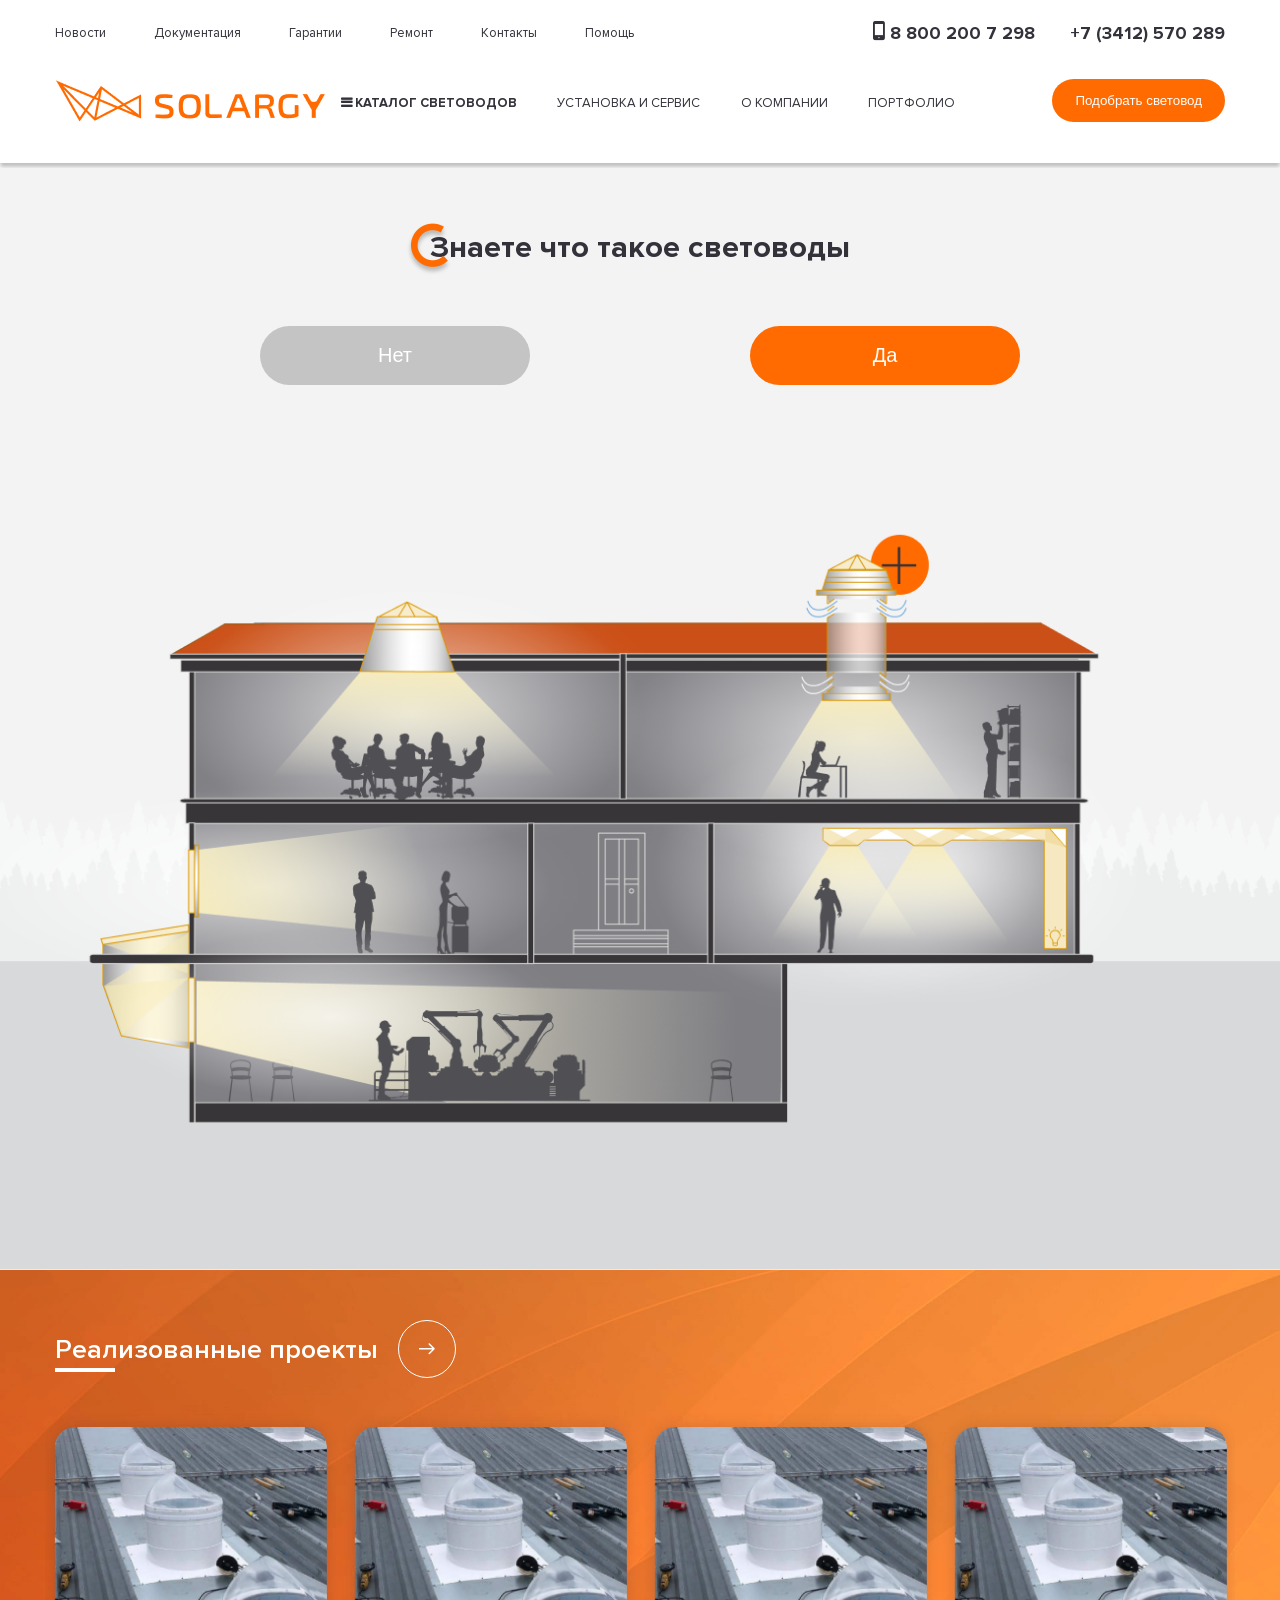
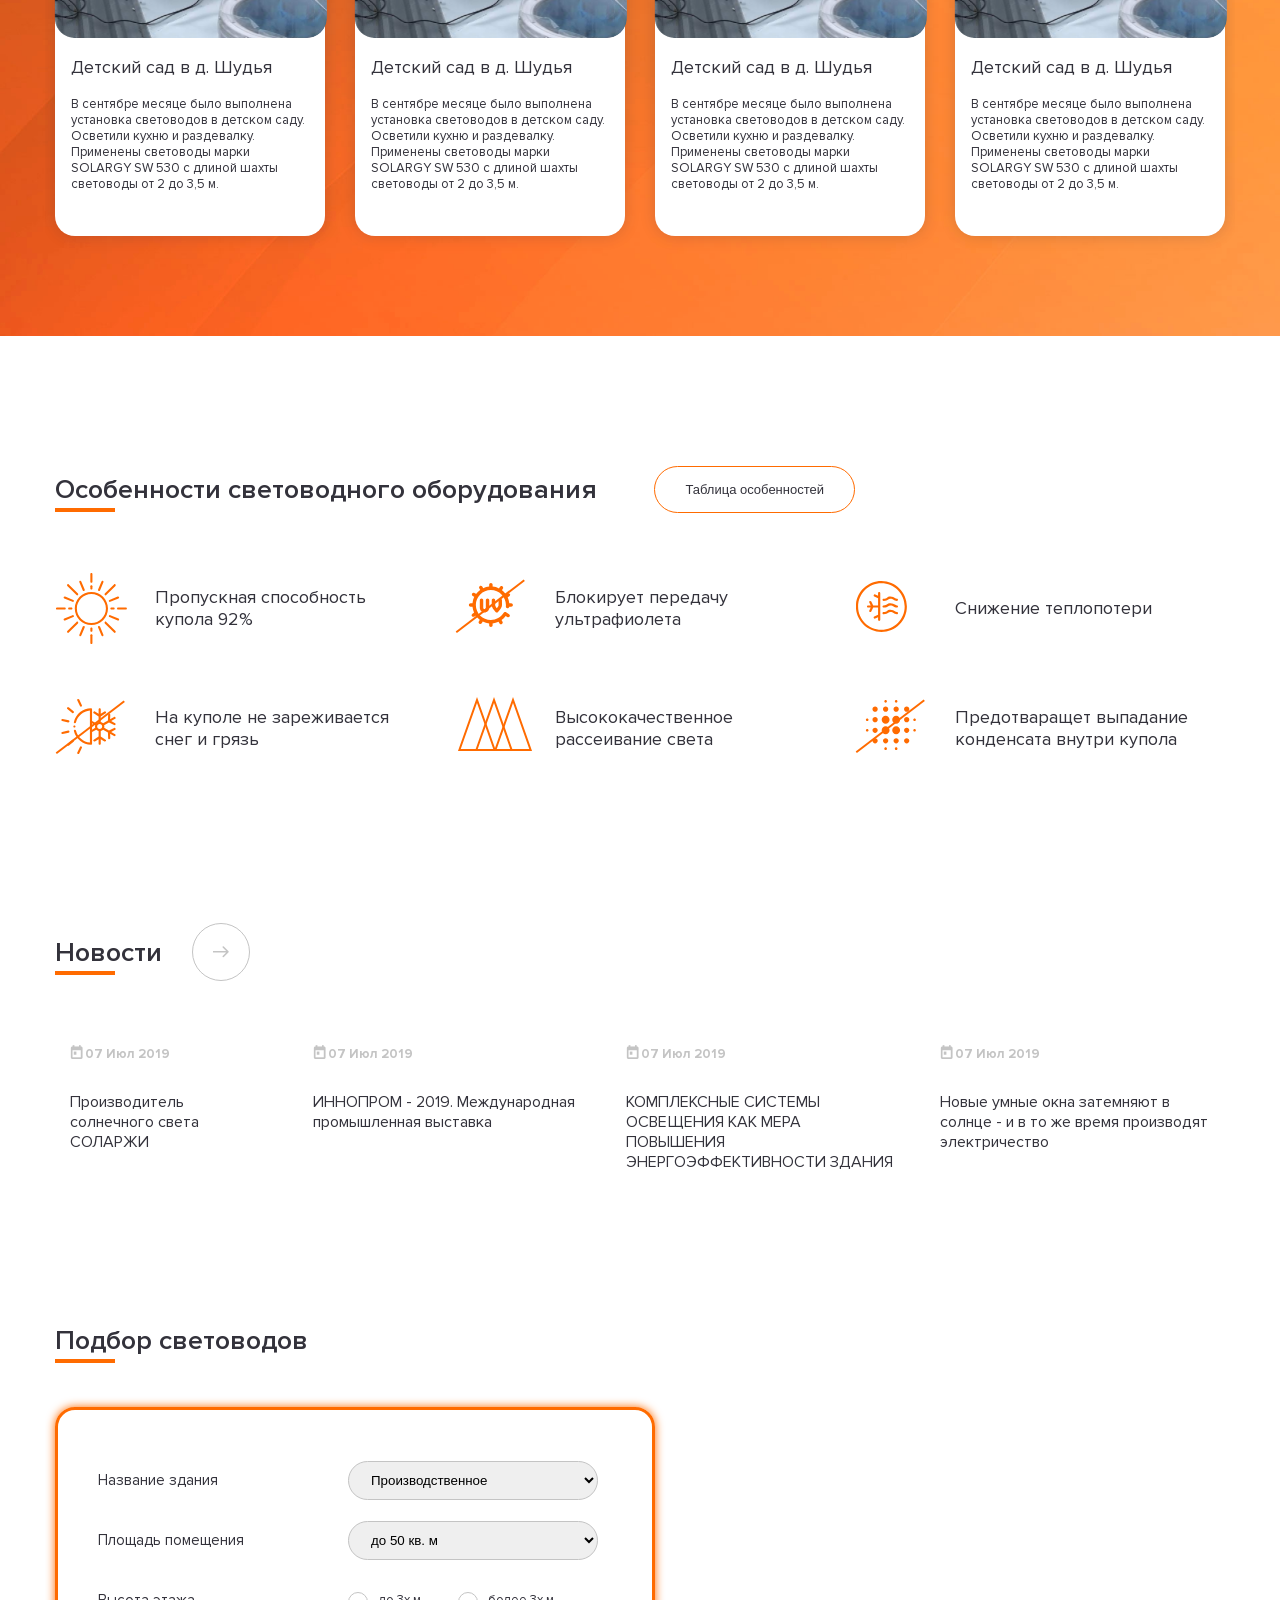
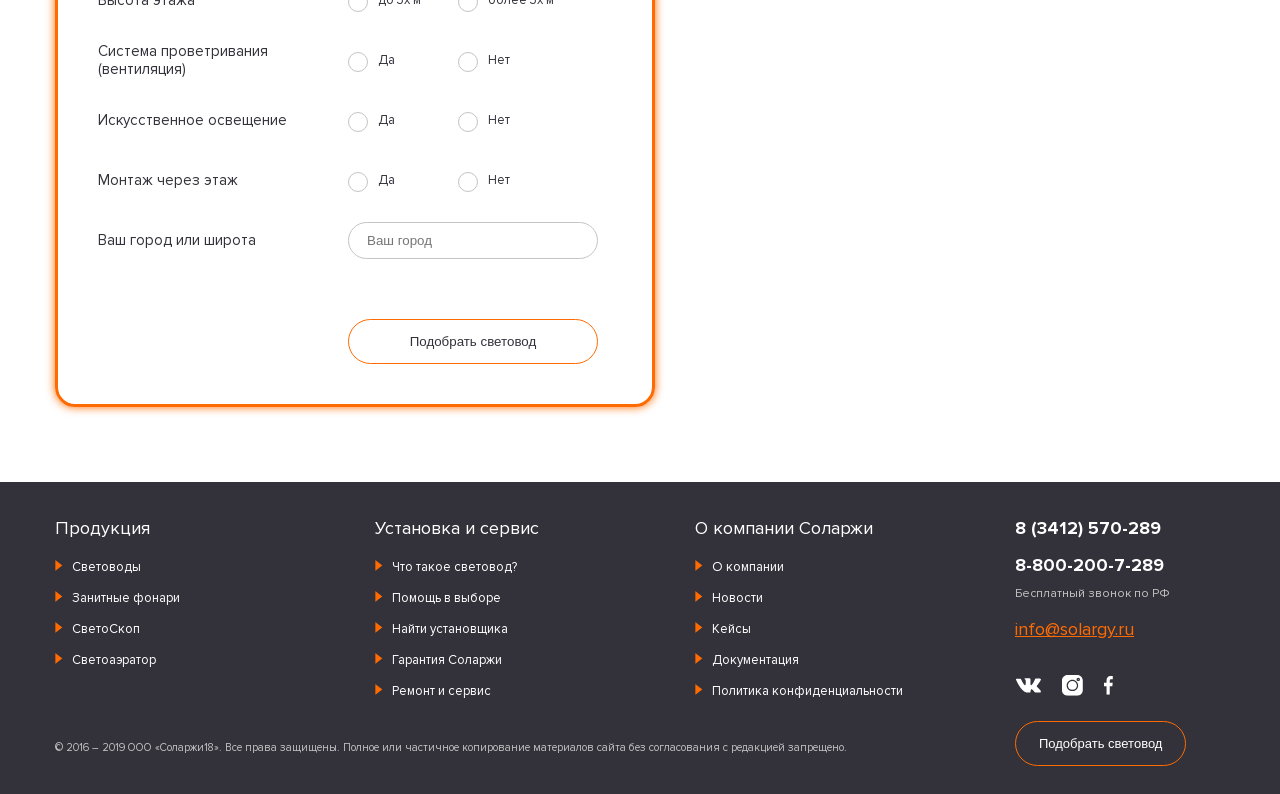
==== commit f519674d: "добавил выезжающее мобильное меню" ====
--- a/app/index.html
+++ b/app/index.html
@@ -55,6 +55,12 @@
 				<div class="header-mob__circle"></div>
 				
 			</div>
+			<div class="header-wrapper">
+        <div class="header-wrapper__inner">
+          <img src="img/header/mlogo.svg" alt="logo">
+          <div class="header-wrapper__btn closewrap"></div>
+        </div>  
+      </div>
 		</div>
 	</header>
 
--- a/app/css/fonts.css
+++ b/app/css/fonts.css
@@ -1,10 +1,10 @@
 @font-face {
   font-family: 'icomoon';
-  src:  url('../fonts/icomoon.eot?5b7c2q');
-  src:  url('../fonts/icomoon.eot?5b7c2q#iefix') format('embedded-opentype'),
-    url('../fonts/icomoon.ttf?5b7c2q') format('truetype'),
-    url('../fonts/icomoon.woff?5b7c2q') format('woff'),
-    url('../fonts/icomoon.svg?5b7c2q#icomoon') format('svg');
+  src:  url('../fonts/icomoon.eot?lyb5v9');
+  src:  url('../fonts/icomoon.eot?lyb5v9#iefix') format('embedded-opentype'),
+    url('../fonts/icomoon.ttf?lyb5v9') format('truetype'),
+    url('../fonts/icomoon.woff?lyb5v9') format('woff'),
+    url('../fonts/icomoon.svg?lyb5v9#icomoon') format('svg');
   font-weight: normal;
   font-style: normal;
   font-display: block;
@@ -25,6 +25,9 @@
   -moz-osx-font-smoothing: grayscale;
 }
 
+.icon-picture_as_pdf:before {
+  content: "\e904";
+}
 .icon-Arrow:before {
   content: "\e900";
 }
@@ -49,6 +52,9 @@
 .icon-reorder:before {
   content: "\f0c9";
 }
+.icon-menu:before {
+  content: "\e9bd";
+}
 .icon-mobile:before {
   content: "\e958";
 }
--- a/app/css/slyle.css
+++ b/app/css/slyle.css
@@ -25,10 +25,10 @@
   content: '\e901';
   font-family: 'icomoon';
   color: #FF6B00;
-  font-size: 54px;
-  position: absolute;
-  left: -24px;
-  top: -5px;
+  font-size: 58px;
+  position: absolute;
+  left: -28px;
+  top: -6px;
   text-shadow: 0px 4px 4px rgba(0, 0, 0, 0.25);
 }
 
@@ -85,6 +85,11 @@
   font-size: 12px;
   font-weight: 300;
   margin: 0;
+}
+
+header {
+  box-shadow: 0px 4px 4px rgba(0, 0, 0, 0.25);
+  margin-bottom: 5px;
 }
 
 button {
@@ -255,7 +260,7 @@
   align-items: center;
   justify-content: space-between;
   height: 60px;
-  box-shadow: 0px 4px 4px rgba(0, 0, 0, 0.15);
+  box-shadow: 0px 4px 4px rgba(0, 0, 0, 0.25);
   margin: 0 -20px;
   padding: 0 20px;
 }
@@ -312,6 +317,80 @@
   transform: rotate(-45deg);
   top: 0;
   transition: top 0.2s linear, transform 0.2s ease-in 0.2s;
+}
+
+.header-wrapper {
+  position: absolute;
+  background-color: #33323B;
+  top: 0;
+  left: 0;
+  width: 90%;
+  height: 100vh;
+  z-index: 2;
+  transform: translateX(-100%);
+  transition: 0.8s ease-in-out;
+  padding: 10px 20px 0 20px;
+  transition-delay: 0.3s;
+}
+
+.header-wrapper.activewrap {
+  transform: translateX(0%);
+}
+
+.header-wrapper__inner {
+  width: 100%;
+  display: flex;
+  justify-content: space-between;
+}
+
+.header-wrapper__btn {
+  margin-top: 5px;
+  position: relative;
+  opacity: 1;
+  transition: 0.4s ease-in-out;
+  cursor: pointer;
+  border: 1px solid #C4C4C4;
+  width: 40px;
+  height: 40px;
+  border-radius: 50%;
+}
+
+.header-wrapper__btn:before {
+  width: 20px;
+  height: 2px;
+  background-color: #C4C4C4;
+  position: absolute;
+  top: 18px;
+  left: 9px;
+  display: block;
+  content: '';
+  transform: rotate(45deg);
+  transition: 0.4s ease-in-out;
+}
+
+.header-wrapper__btn:after {
+  width: 20px;
+  height: 2px;
+  background-color: #C4C4C4;
+  position: absolute;
+  top: 18px;
+  left: 9px;
+  display: block;
+  content: '';
+  transform: rotate(-45deg);
+  transition: 0.4s ease-in-out;
+}
+
+.header-wrapper__btn.closewrap {
+  opacity: 0;
+}
+
+.header-wrapper__btn.closewrap:before {
+  transform: rotate(0deg);
+}
+
+.header-wrapper__btn.closewrap:after {
+  transform: rotate(0deg);
 }
 
 @media (max-width: 1020px) {
@@ -963,6 +1042,9 @@
   .footer__wrap.activefoot:after {
     transform: rotate(180deg);
   }
+  .footer__item.activefoot h4:after {
+    transform: rotate(180deg);
+  }
   .footer__item.activefoot ul {
     max-height: 140px;
   }
@@ -970,3 +1052,174 @@
     margin-top: 25px;
   }
 }
+
+.documents__inner {
+  padding: 60px 0 100px 0;
+}
+
+.documents__inner h1 {
+  margin-left: 15px;
+  margin-bottom: 40px;
+}
+
+.documents-inner__nav {
+  display: flex;
+  list-style-type: none;
+  flex-wrap: wrap;
+  margin-top: 40px;
+}
+
+.documents-inner__nav li {
+  margin-bottom: 20px;
+}
+
+.documents-inner__nav li a {
+  text-transform: none;
+  padding: 10px 17px;
+  white-space: nowrap;
+}
+
+.documents-inner__nav li a:hover {
+  box-shadow: 0px 0px 15px rgba(51, 50, 59, 0.2);
+  border-radius: 50px;
+}
+
+.documents-inner__items {
+  margin-top: 30px;
+  margin-bottom: 40px;
+}
+
+.documents-inner__item {
+  border-bottom: 1px solid #9BB4D2;
+  display: flex;
+  align-items: center;
+  padding: 20px 20px;
+  transition: color 0.2s linear, border-bottom 0.2s linear, transform 0.1s;
+  cursor: pointer;
+  z-index: 1;
+}
+
+.documents-inner__item a {
+  text-transform: none;
+  font-size: 15px;
+  margin-left: 40px;
+  position: relative;
+}
+
+.documents-inner__item a:before {
+  content: '\e904';
+  font-family: 'icomoon';
+  font-size: 20px;
+  position: absolute;
+  top: -1px;
+  left: -28px;
+}
+
+.documents-inner__item p {
+  font-size: 11px;
+}
+
+.documents-inner__item:hover {
+  box-shadow: 0px 0px 15px rgba(51, 50, 59, 0.2);
+  border-bottom: 1px solid #fff;
+  color: #FF6B00;
+  transform: scaleY(1.1);
+  z-index: 2;
+  background-color: #fff;
+}
+
+.documents-inner__item:hover a {
+  color: #FF6B00;
+}
+
+.documents-inner__item:last-child {
+  border-bottom: none;
+}
+
+.digital__slider {
+  display: flex;
+  justify-content: center;
+}
+
+.digital__slider button {
+  display: none;
+  margin-bottom: 30px;
+  background-color: transparent;
+  color: #33323B;
+  border: 1px solid #FF6B00;
+  padding: 12px 56px;
+}
+
+.digital__slider ul {
+  display: flex;
+  list-style-type: none;
+  position: relative;
+}
+
+.digital__slider ul li {
+  margin-right: 25px;
+}
+
+.digital__slider ul li a {
+  font-weight: 500;
+}
+
+.digital__slider ul li .activelink {
+  color: #fff;
+  background-color: #33323B;
+  width: 21px;
+  height: 21px;
+  border-radius: 50%;
+  display: inline-block;
+  padding: 3px 6px;
+  margin-top: -3px;
+}
+
+.digital__slider ul:after {
+  content: '\e900';
+  font-family: 'icomoon';
+  position: absolute;
+  right: -10px;
+  top: 2px;
+}
+
+.digital__slider ul:before {
+  content: '\e900';
+  font-family: 'icomoon';
+  transform: rotate(180deg);
+  position: absolute;
+  left: -35px;
+  top: 1px;
+}
+
+@media (max-width: 590px) {
+  .documents-inner__nav {
+    display: none;
+  }
+  .documents__inner {
+    padding: 30px 0 40px 0;
+  }
+  .documents__inner h1 {
+    margin-left: 15px;
+  }
+  .documents-inner__item {
+    display: flex;
+    flex-direction: column;
+    align-items: flex-start;
+    padding: 20px 5px;
+  }
+  .documents-inner__item a {
+    margin-left: 25px;
+    margin-top: 10px;
+  }
+  .documents-inner__items {
+    margin-bottom: 10px;
+  }
+  .digital__slider {
+    flex-direction: column;
+    align-items: center;
+  }
+  .digital__slider button {
+    display: block;
+  }
+}
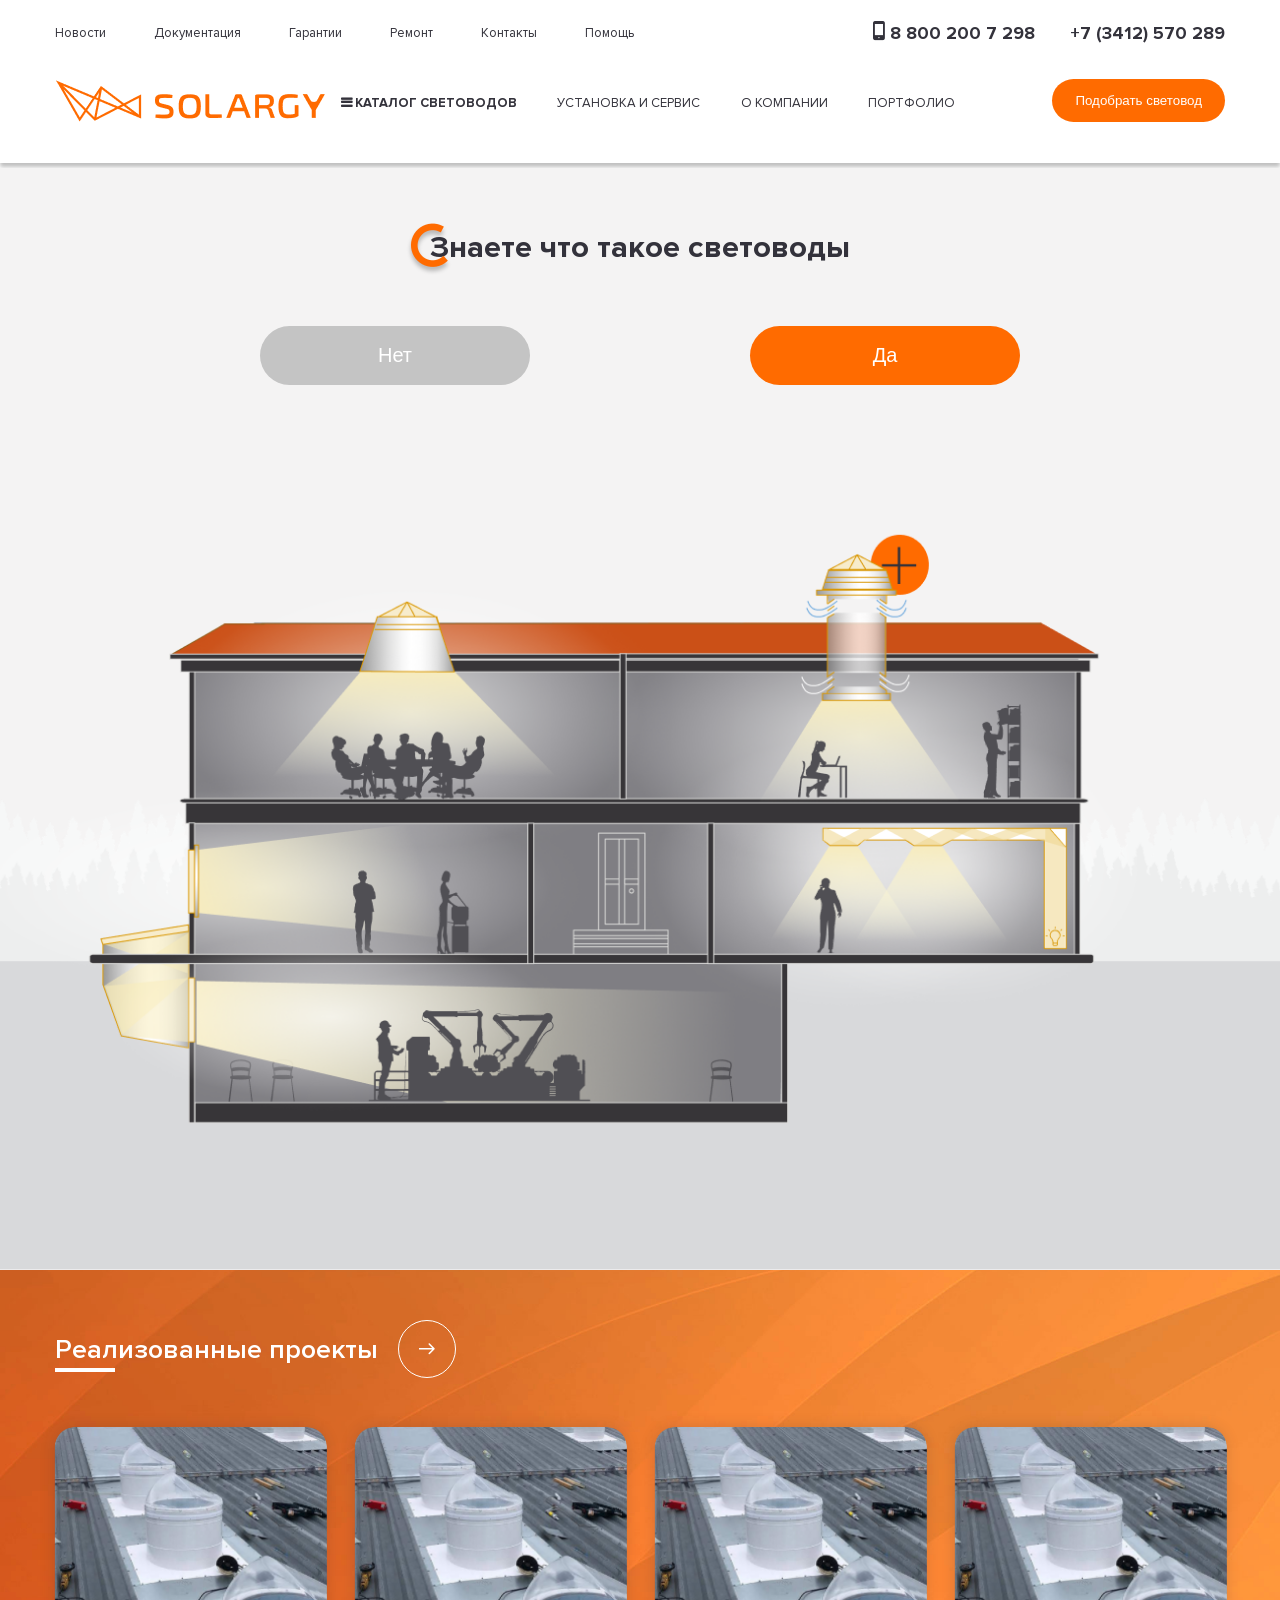
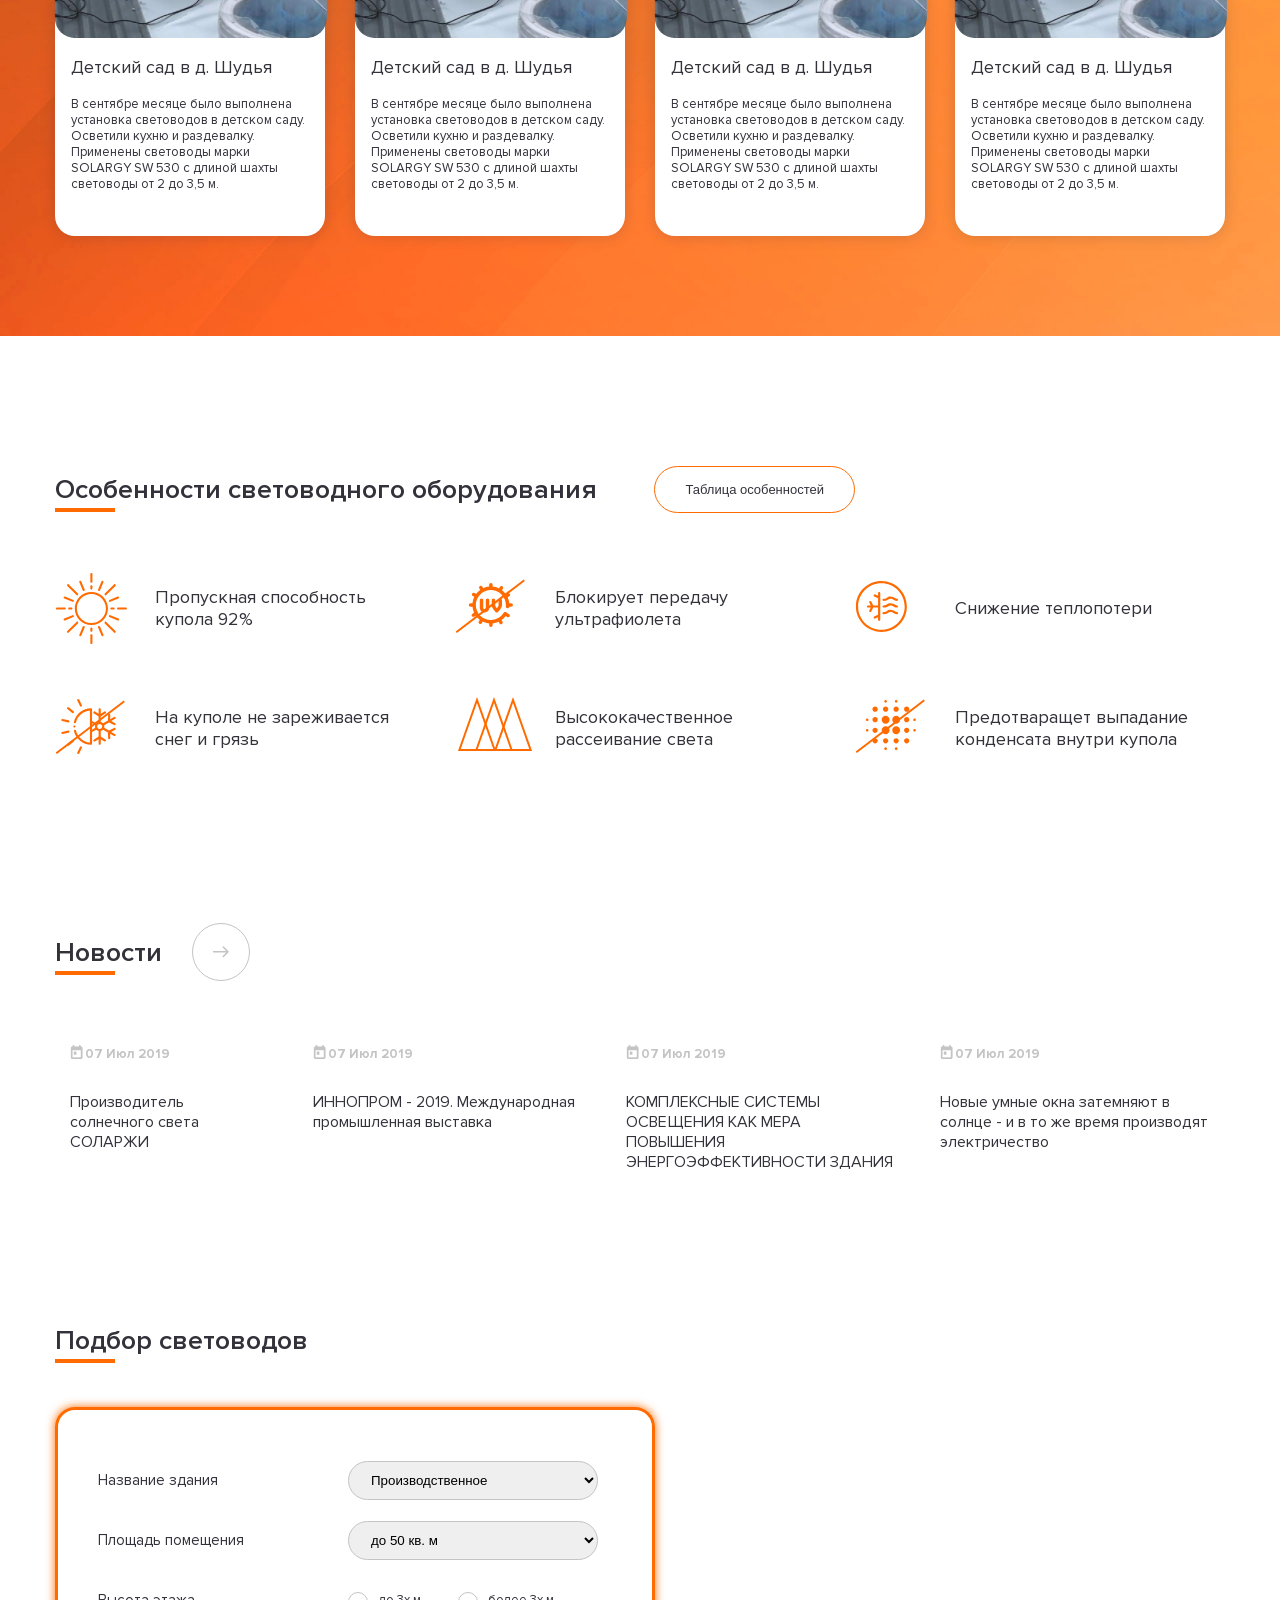
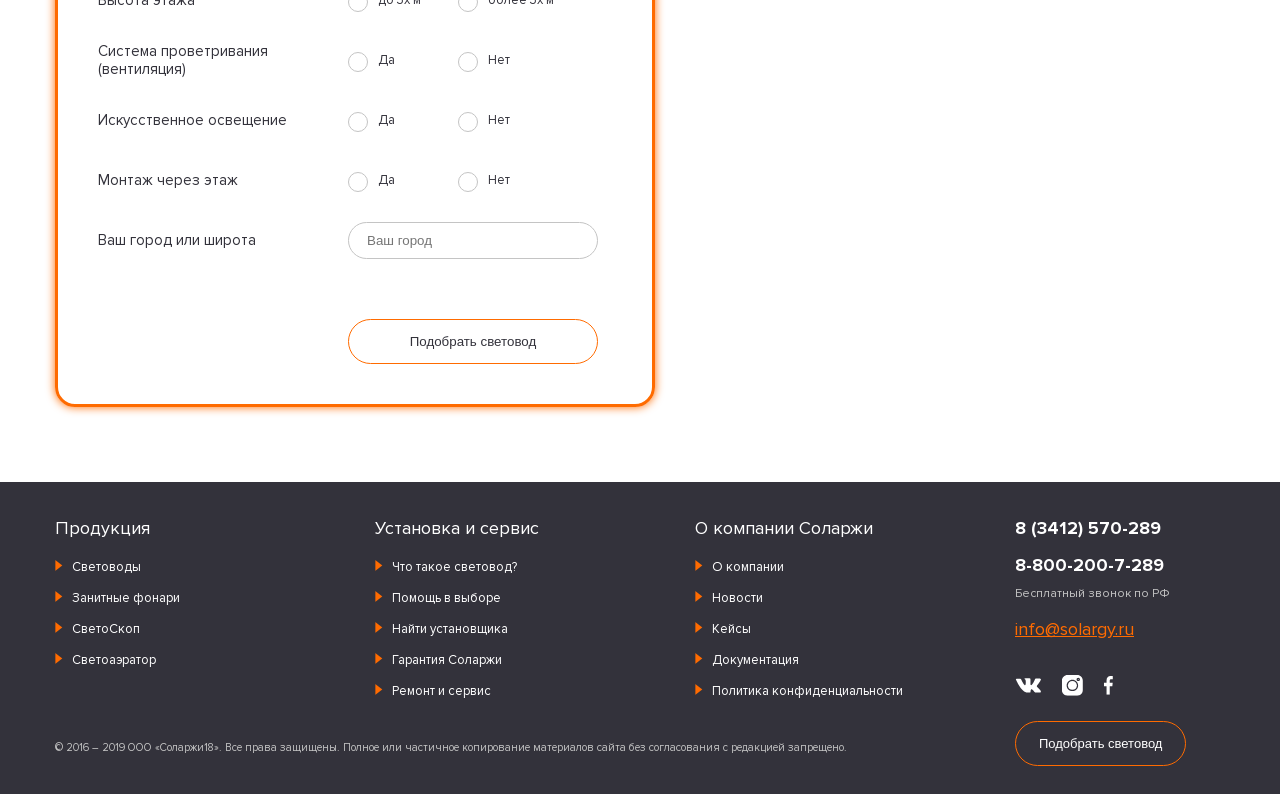
==== commit cb04f21e: "Доработал мобильное меню и ошибки на сайте" ====
--- a/app/index.html
+++ b/app/index.html
@@ -55,12 +55,58 @@
 				<div class="header-mob__circle"></div>
 				
 			</div>
-			<div class="header-wrapper">
-        <div class="header-wrapper__inner">
-          <img src="img/header/mlogo.svg" alt="logo">
-          <div class="header-wrapper__btn closewrap"></div>
-        </div>  
-      </div>
+			<div class="header-mobmenu">
+				<div class="header-wrapper">
+
+					<div class="header-wrapper__inner show">
+						<div class="header-wrapper__logo">
+							<img src="img/header/mlogo.svg" alt="logo">
+							<div class="header-wrapper__btn closewrap"></div>
+						</div>	
+						<div class="header-wrapper__items">
+							<button class="catalog__btn">Каталог световодов</button>
+							<a href="#">Установка и сервис</a>
+							<a href="#">О компании</a>
+							<a href="#">Портфолио</a>
+							<a href="#">Новости</a>
+							<a href="#">Документация</a>
+							<a href="#">О Гарантии</a>
+							<a href="#">Ремонт</a>
+							<a href="#">Контакты</a>
+							<a href="#">Помощь</a>
+						</div>
+					</div>
+
+					<div class="header-wrapper__catalog">
+						<div class="header-wrapper__back catalog__btn">
+							<div class="header-wrapper-back__arrow"></div>
+							<h5>Каталог световодов</h5>
+						</div>	
+							<div class="header-wrapper__items">
+							<a href="#">Документация</a>
+							<a href="#">О Гарантии</a>
+							<a href="#">Ремонт</a>
+							<a href="#">Контакты</a>
+							<a href="#">Помощь</a>
+						</div>
+					</div>
+
+					<div class="footer__item inheader">
+						<h3>8 (3412) 570-289</h3>
+						<h3>8-800-200-7-289</h3>
+						<p>Бесплатный звонок по РФ</p>
+						<a href="#">info@solargy.ru</a>
+						<div class="footer-item__social">
+							<object data="img/footer/vk.svg" type="image/svg+xml"></object>
+							<object data="img/footer/inst.svg" type="image/svg+xml"></object>
+							<object data="img/footer/fb.svg" type="image/svg+xml"></object>
+						</div>
+						<button>Подобрать световод</button>
+					</div>
+
+				</div>
+			</div>	
+			
 		</div>
 	</header>
 
--- a/app/css/slyle.css
+++ b/app/css/slyle.css
@@ -116,7 +116,6 @@
   width: 100%;
   margin: 0 auto;
   padding: 0 10px;
-  overflow: hidden;
 }
 
 .grey {
@@ -143,6 +142,10 @@
   top: 40%;
 }
 
+.fixed {
+  overflow: hidden;
+}
+
 @media (max-width: 1020px) {
   h1 {
     font-size: 23px;
@@ -325,6 +328,7 @@
   top: 0;
   left: 0;
   width: 90%;
+  min-height: 750px;
   height: 100vh;
   z-index: 2;
   transform: translateX(-100%);
@@ -333,17 +337,105 @@
   transition-delay: 0.3s;
 }
 
+.header-wrapper__items {
+  display: flex;
+  flex-direction: column;
+}
+
+.header-wrapper__items a {
+  color: #fff;
+  padding: 10px 0;
+  border-bottom: 1px solid #C4C4C4;
+}
+
+.header-wrapper__items button {
+  padding: 10px 0;
+  border-bottom: 1px solid #C4C4C4;
+  border-radius: 0;
+  text-align: left;
+  background-color: transparent;
+  text-transform: uppercase;
+  position: relative;
+}
+
+.header-wrapper__items button:after {
+  content: '\e900';
+  font-family: 'icomoon';
+  color: #FF6B00;
+  position: absolute;
+  right: 0;
+}
+
 .header-wrapper.activewrap {
   transform: translateX(0%);
 }
 
 .header-wrapper__inner {
-  width: 100%;
+  display: none;
+  width: 100%;
+}
+
+.header-wrapper__btn {
+  position: relative;
+  opacity: 1;
+  transition: 0.4s ease-in-out;
+  cursor: pointer;
+  border: 1px solid #C4C4C4;
+  width: 40px;
+  height: 40px;
+  border-radius: 50%;
+}
+
+.header-wrapper__btn:before {
+  width: 20px;
+  height: 2px;
+  background-color: #C4C4C4;
+  position: absolute;
+  top: 18px;
+  left: 9px;
+  display: block;
+  content: '';
+  transform: rotate(45deg);
+  transition: 0.4s ease-in-out;
+}
+
+.header-wrapper__btn:after {
+  width: 20px;
+  height: 2px;
+  background-color: #C4C4C4;
+  position: absolute;
+  top: 18px;
+  left: 9px;
+  display: block;
+  content: '';
+  transform: rotate(-45deg);
+  transition: 0.4s ease-in-out;
+}
+
+.header-wrapper__btn.closewrap {
+  opacity: 0;
+}
+
+.header-wrapper__btn.closewrap:before {
+  transform: rotate(0deg);
+}
+
+.header-wrapper__btn.closewrap:after {
+  transform: rotate(0deg);
+}
+
+.header-wrapper__logo {
   display: flex;
   justify-content: space-between;
-}
-
-.header-wrapper__btn {
+  margin-bottom: 35px;
+}
+
+.header-wrapper__catalog {
+  display: none;
+  width: 100%;
+}
+
+.header-wrapper__catalog .header-wrapper-back__arrow {
   margin-top: 5px;
   position: relative;
   opacity: 1;
@@ -355,42 +447,38 @@
   border-radius: 50%;
 }
 
-.header-wrapper__btn:before {
-  width: 20px;
-  height: 2px;
-  background-color: #C4C4C4;
-  position: absolute;
-  top: 18px;
-  left: 9px;
+.header-wrapper__catalog .header-wrapper-back__arrow:before {
+  content: '\e900';
+  font-family: 'icomoon';
+  color: #fff;
+  transform: rotate(180deg);
+  position: absolute;
+  left: 10px;
+  top: 13px;
+}
+
+.show {
   display: block;
-  content: '';
-  transform: rotate(45deg);
-  transition: 0.4s ease-in-out;
-}
-
-.header-wrapper__btn:after {
-  width: 20px;
-  height: 2px;
-  background-color: #C4C4C4;
-  position: absolute;
-  top: 18px;
-  left: 9px;
-  display: block;
-  content: '';
-  transform: rotate(-45deg);
-  transition: 0.4s ease-in-out;
-}
-
-.header-wrapper__btn.closewrap {
-  opacity: 0;
-}
-
-.header-wrapper__btn.closewrap:before {
-  transform: rotate(0deg);
-}
-
-.header-wrapper__btn.closewrap:after {
-  transform: rotate(0deg);
+}
+
+.header-wrapper__back {
+  margin-top: 5px;
+  display: flex;
+  align-items: center;
+  margin-bottom: 35px;
+  cursor: pointer;
+}
+
+.header-wrapper__back h5 {
+  padding-top: 5px;
+  color: #fff;
+  margin-left: 20px;
+  font-size: 13px;
+  text-transform: uppercase;
+}
+
+.footer__item.inheader {
+  padding-top: 20px;
 }
 
 @media (max-width: 1020px) {
@@ -452,7 +540,7 @@
     display: none;
   }
   .intro__inner {
-    margin-bottom: 70px;
+    padding-bottom: 70px;
   }
   .intro__inner h1 {
     margin-top: 34px;
@@ -475,7 +563,7 @@
     margin-bottom: 20px;
   }
   .intro__inner {
-    margin-bottom: 50px;
+    padding-bottom: 50px;
   }
 }
 
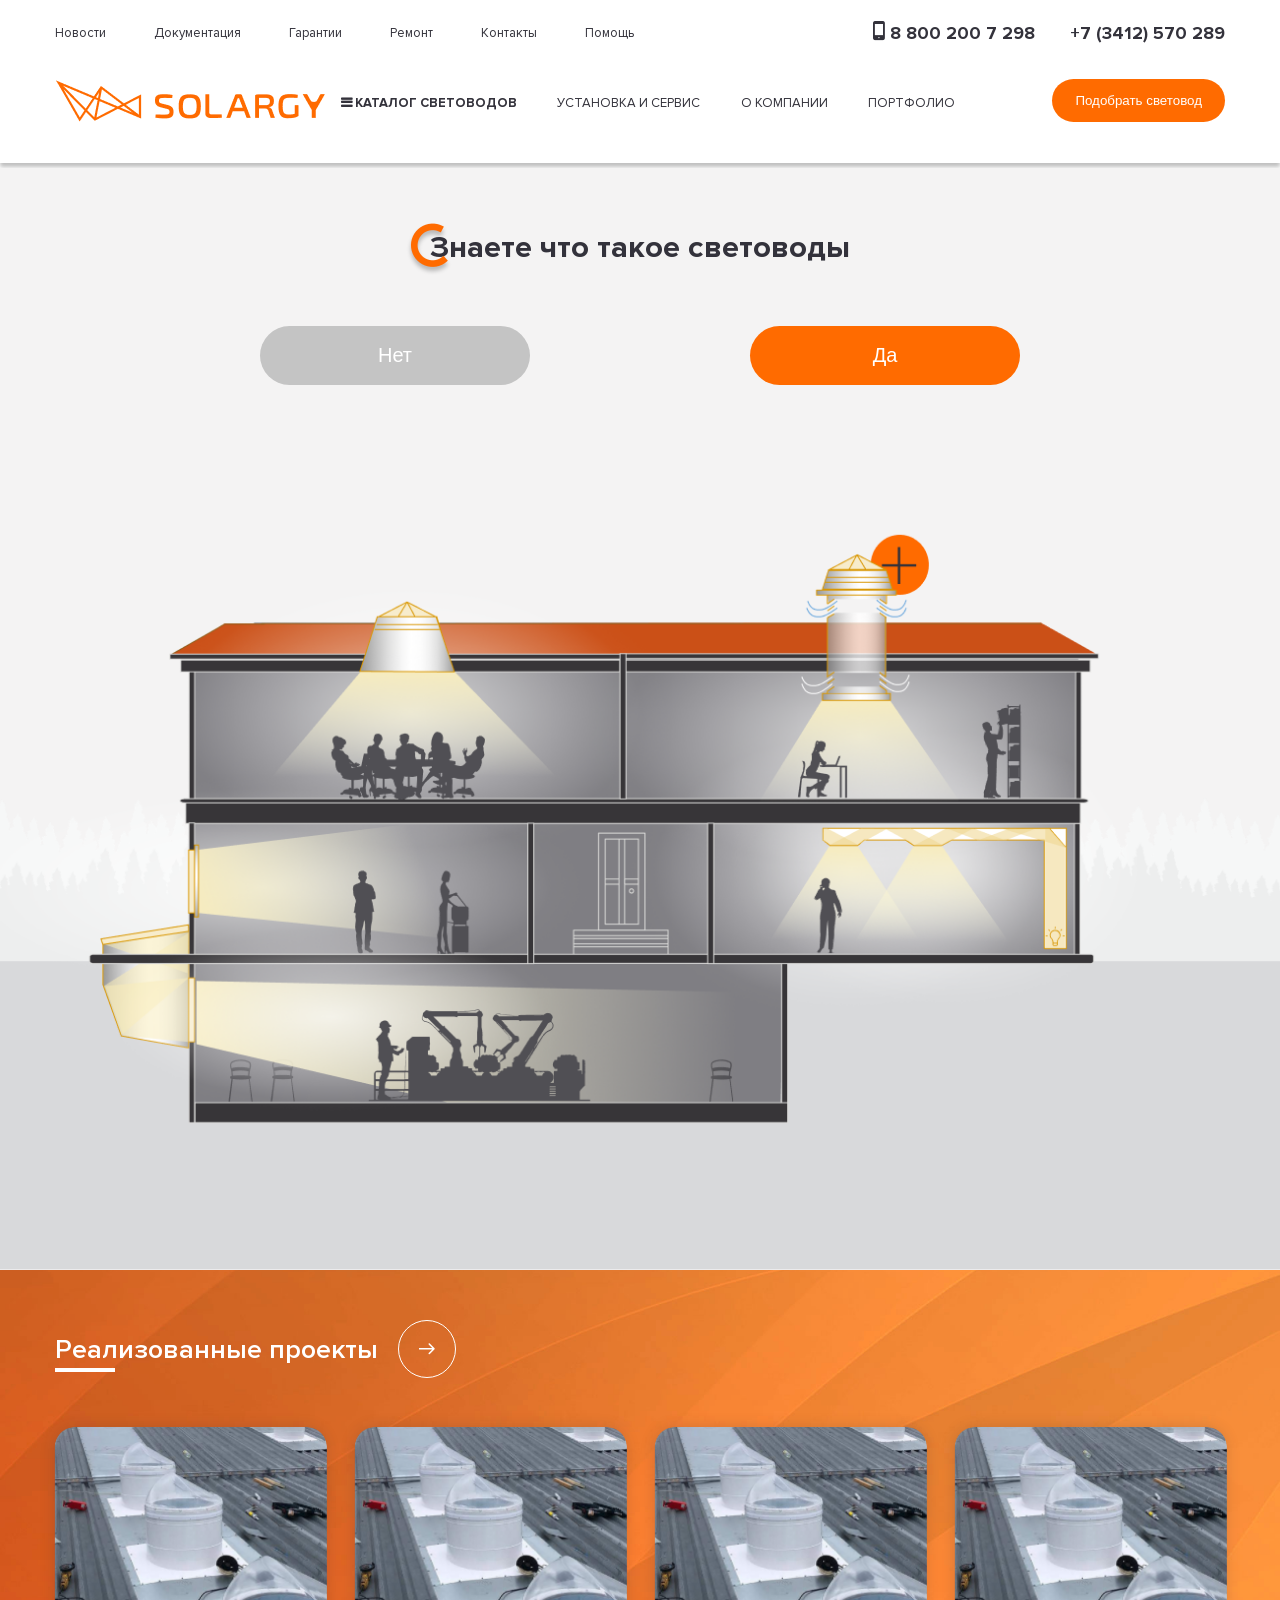
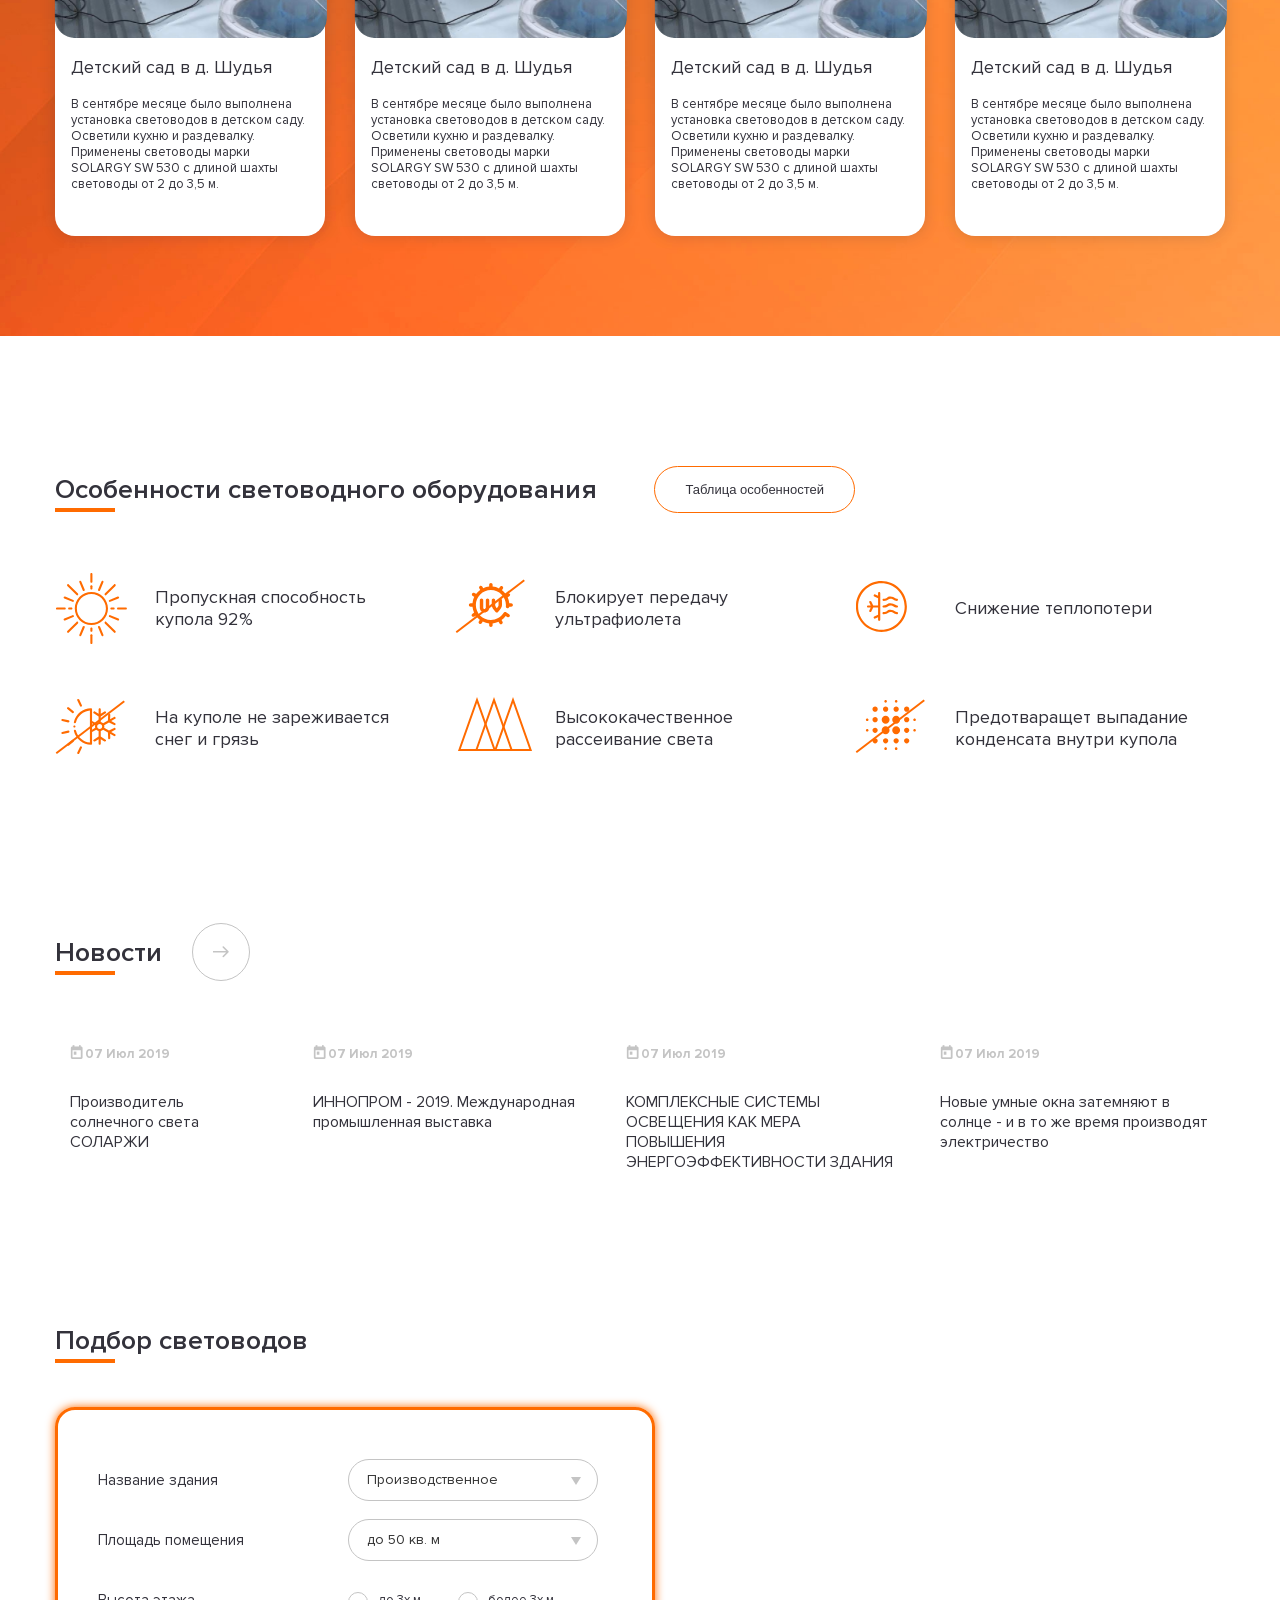
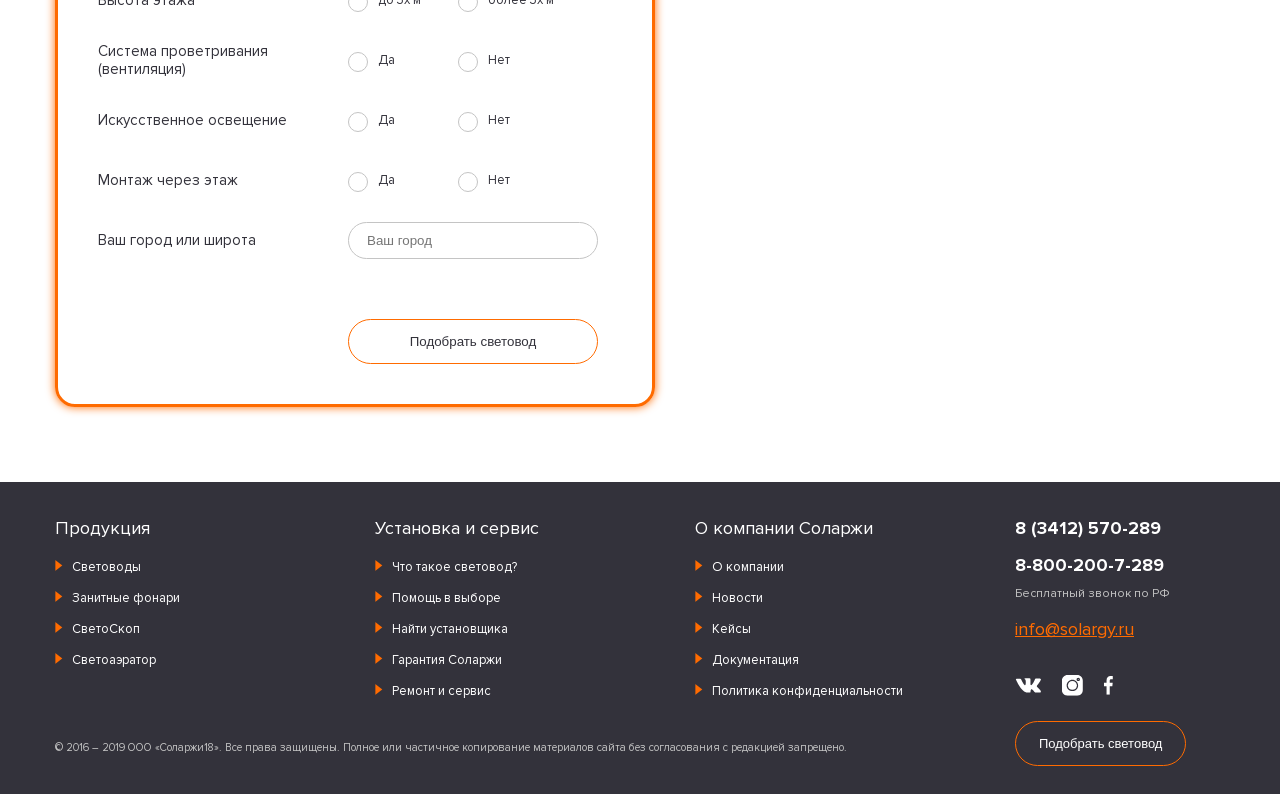
==== commit 1a3f6321: "стилизовал select" ====
--- a/app/index.html
+++ b/app/index.html
@@ -4,6 +4,8 @@
 	<meta charset="UTF-8">
 	<meta name="viewport" content="width=device-width, initial-scale=1.0">
 	<title>Solargy</title>
+	<link rel="stylesheet" href="css/jquery.formstyler.css">
+	<link rel="stylesheet" href="css/jquery.formstyler.theme.css">
 	<link rel="stylesheet" href="css/fonts.css">
 	<link rel="stylesheet" type="text/css" href="fonts/stylesheet.css">
 	<link rel="stylesheet" href="css/slyle.css">
@@ -446,7 +448,9 @@
 		</div>
 	</footer>
 
+	
 	<script src="https://ajax.googleapis.com/ajax/libs/jquery/3.4.1/jquery.min.js"></script>		
+	<script src="js/jquery.formstyler.min.js"></script>
 	<script src="js/main.js"></script>
 </body>
 </html>
--- a/app/css/slyle.css
+++ b/app/css/slyle.css
@@ -85,6 +85,8 @@
   font-size: 12px;
   font-weight: 300;
   margin: 0;
+  -webkit-tap-highlight-color: rgba(0, 0, 0, 0);
+  -webkit-tap-highlight-color: transparent;
 }
 
 header {
@@ -322,19 +324,33 @@
   transition: top 0.2s linear, transform 0.2s ease-in 0.2s;
 }
 
-.header-wrapper {
-  position: absolute;
-  background-color: #33323B;
+.header-mobmenu {
+  position: absolute;
   top: 0;
   left: 0;
-  width: 90%;
+  width: 100%;
   min-height: 750px;
   height: 100vh;
-  z-index: 2;
+  z-index: 12;
   transform: translateX(-100%);
-  transition: 0.8s ease-in-out;
-  padding: 10px 20px 0 20px;
+  transition: 0.8s linear;
   transition-delay: 0.3s;
+  background-color: transparent;
+}
+
+.header-mobmenu.activewrap {
+  transform: translateX(0%);
+}
+
+.header-wrapper {
+  width: 90%;
+  padding: 10px 20px 30px 20px;
+  background-color: #33323B;
+  height: 100vh;
+  display: flex;
+  flex-direction: column;
+  justify-content: space-between;
+  overflow: auto;
 }
 
 .header-wrapper__items {
@@ -574,6 +590,10 @@
   background-position: top;
 }
 
+.projects.cart {
+  display: none;
+}
+
 .projects__inner {
   padding-top: 50px;
   padding-bottom: 100px;
@@ -629,11 +649,20 @@
 }
 
 @media (max-width: 1020px) {
+  .projects.cart {
+    display: flex;
+  }
   .project-inner__items {
     display: flex;
     height: 312px;
     margin: 50px -7px 0 -7px;
-    overflow: hidden;
+    overflow: auto;
+    -ms-overflow-style: none;
+    scrollbar-width: none;
+  }
+  .project-inner__items::-webkit-scrollbar {
+    width: 0;
+    height: 0;
   }
   .project-inner__item {
     margin: 0 7px;
@@ -646,6 +675,16 @@
   .project-inner__item p {
     font-size: 11px;
     margin: 7px 8px 0 8px;
+  }
+}
+
+@media (max-width: 590px) {
+  .projects-inner-header.circle {
+    display: none;
+  }
+  .projects__inner {
+    padding-top: 20px;
+    padding-bottom: 50px;
   }
 }
 
@@ -780,7 +819,13 @@
 
 @media (max-width: 1020px) {
   .news-inner__items {
-    overflow: hidden;
+    overflow: auto;
+    -ms-overflow-style: none;
+    scrollbar-width: none;
+  }
+  .news-inner__items::-webkit-scrollbar {
+    width: 0;
+    height: 0;
   }
   .news-inner__item {
     min-width: 210px;
@@ -820,13 +865,6 @@
   font-size: 15px;
 }
 
-.selection-calc-form__item select {
-  padding: 10px 18px;
-  border-radius: 30px;
-  border: 1px solid #C4C4C4;
-  width: 100%;
-}
-
 .selection-calc-form__btn {
   display: flex;
   align-items: flex-end;
@@ -985,6 +1023,151 @@
   right: 0;
   top: 0;
   padding: 14px 48px;
+}
+
+.jq-selectbox {
+  width: 100%;
+  height: auto;
+}
+
+.jq-selectbox.focused .jq-selectbox__select {
+  border: 1px solid #C4C4C4;
+}
+
+.jq-selectbox__select {
+  background: none;
+  border: 1px solid #C4C4C4;
+  box-shadow: none;
+  font-family: "Proxima Nova";
+  width: 100%;
+  height: auto;
+  border-radius: 30px;
+  padding: 4px 18px;
+  font-weight: 300;
+}
+
+.jq-selectbox__select:hover {
+  background: none;
+  box-shadow: none;
+  font-family: "Proxima Nova";
+}
+
+.jq-selectbox__trigger-arrow {
+  transition: 0.2s linear;
+}
+
+.jq-selectbox.dropdown.opened .jq-selectbox__trigger-arrow {
+  transform: rotate(90deg);
+  transition: 0.2s linear;
+}
+
+.jq-selectbox.dropup.opened .jq-selectbox__trigger-arrow {
+  transform: rotate(180deg);
+  transition: 0.2s linear;
+}
+
+.jq-selectbox.dropdown.opened .jq-selectbox__select {
+  border-bottom-right-radius: 0;
+  border-bottom-left-radius: 0;
+  border-top-right-radius: 20px;
+  border-top-left-radius: 20px;
+  border-bottom: none;
+}
+
+.jq-selectbox.dropup.opened .jq-selectbox__select {
+  border-bottom-right-radius: 20px;
+  border-bottom-left-radius: 20px;
+  border-top-right-radius: 0;
+  border-top-left-radius: 0;
+  border-top: none;
+}
+
+.jq-selectbox.dropdown.opened + .header-inner-search {
+  border-bottom-right-radius: 0;
+}
+
+.jq-selectbox__select-text {
+  width: 100% !important;
+}
+
+.jq-selectbox__trigger {
+  position: absolute;
+  top: 0;
+  right: 0;
+  width: 34px;
+  height: 100%;
+  border: none;
+}
+
+.jq-selectbox__trigger-arrow {
+  position: absolute;
+  top: 17px;
+  right: 16px;
+  width: 0;
+  height: 0;
+  border-top: 8px solid #C4C4C4;
+  border-right: 5px solid transparent;
+  border-left: 5px solid transparent;
+}
+
+.jq-selectbox:hover .jq-selectbox__trigger-arrow {
+  border-top: 8px solid #FF6B00;
+}
+
+.jq-selectbox__dropdown {
+  border-top-left-radius: 0;
+  border-top-right-radius: 0;
+  border: 1px solid #C4C4C4;
+  box-shadow: none;
+  width: 100% !important;
+  margin: 2px 0px 0;
+  margin-top: -1px;
+}
+
+.jq-selectbox.dropdown.opened .jq-selectbox__dropdown {
+  border-top: none;
+  border-bottom-left-radius: 20px;
+  border-bottom-right-radius: 20px;
+}
+
+.jq-selectbox.dropup.opened .jq-selectbox__dropdown {
+  border-bottom: none;
+  border-top-left-radius: 20px;
+  border-top-right-radius: 20px;
+  border-bottom-left-radius: 0;
+  border-bottom-right-radius: 0;
+}
+
+.jq-selectbox li {
+  padding: 10px 18px 14px;
+}
+
+.jq-selectbox li:hover {
+  background-color: #33323B;
+  color: #fff;
+}
+
+.jq-selectbox li:hover:last-child {
+  border-bottom-left-radius: 16px;
+  border-bottom-right-radius: 16px;
+}
+
+.jq-selectbox.jq-selectbox.dropdown.opened li.selected {
+  background-color: #FF6B00;
+}
+
+.jq-selectbox.jq-selectbox.dropdown.opened li.selected:last-child {
+  border-bottom-left-radius: 16px;
+  border-bottom-right-radius: 16px;
+}
+
+.jq-selectbox.jq-selectbox.dropup.opened li.selected {
+  background-color: #FF6B00;
+}
+
+.jq-selectbox.jq-selectbox.dropup.opened li.selected:first-child {
+  border-top-left-radius: 16px;
+  border-top-right-radius: 16px;
 }
 
 @media (max-width: 1020px) {
@@ -1127,14 +1310,8 @@
     margin-bottom: 17px;
     margin-top: 10px;
   }
-  .footer__wrap.activefoot:after {
+  .footer__wrap.active:after {
     transform: rotate(180deg);
-  }
-  .footer__item.activefoot h4:after {
-    transform: rotate(180deg);
-  }
-  .footer__item.activefoot ul {
-    max-height: 140px;
   }
   .footer-item__social {
     margin-top: 25px;
@@ -1311,3 +1488,799 @@
     display: block;
   }
 }
+
+.keyses__inner {
+  padding-top: 40px;
+  padding-bottom: 40px;
+}
+
+.keyses__inner h1 {
+  margin-left: 10px;
+}
+
+.keyses__top {
+  display: flex;
+  justify-content: space-between;
+}
+
+.keyses__top select {
+  width: 270px;
+  height: 40px;
+  border-radius: 50px;
+  border: 1px solid #C4C4C4;
+  padding: 12px 19px;
+}
+
+.keyses__nav {
+  display: flex;
+  list-style-type: none;
+  flex-wrap: wrap;
+  margin-top: 40px;
+}
+
+.keyses__nav li {
+  margin-right: 20px;
+  margin-bottom: 20px;
+}
+
+.keyses__nav li a {
+  text-transform: none;
+  padding: 10px 17px;
+  white-space: nowrap;
+}
+
+.keyses__nav li a:hover {
+  box-shadow: 0px 0px 15px rgba(51, 50, 59, 0.2);
+  border-radius: 50px;
+}
+
+.keyses__projects h2 {
+  margin: 30px 0;
+}
+
+.keyses-projects__items {
+  display: grid;
+  padding-top: 20px;
+  grid-template-columns: repeat(auto-fill, minmax(200px, 270px));
+  grid-auto-rows: auto;
+  grid-gap: 30px;
+  margin-bottom: 30px;
+  justify-content: center;
+}
+
+.keyses-projects__item {
+  display: flex;
+  align-items: center;
+  flex-direction: column;
+}
+
+.keyses-projects__item h4 {
+  margin: 15px 0;
+}
+
+.keyses-projects-item__img {
+  border-radius: 20px;
+  position: relative;
+  cursor: pointer;
+  width: 100%;
+  height: 210px;
+}
+
+.keyses-projects-item__img img {
+  width: 100%;
+  height: 100%;
+  border-radius: 20px;
+  position: absolute;
+  transition: 0.2s linear;
+}
+
+.keyses-projects-item__img img:hover {
+  opacity: 0.3;
+}
+
+.keyses-projects-item__img:before {
+  content: '';
+  background-color: #FF6B00;
+  position: absolute;
+  width: 100%;
+  height: 99%;
+  margin: 1px 0 0 0;
+  top: 0;
+  left: 0;
+  border-radius: 20px;
+  opacity: 1;
+}
+
+@media (max-width: 1020px) {
+  .keyses-projects__items.all {
+    grid-template-columns: repeat(12, minmax(210px, 270px));
+    grid-template-rows: 165px;
+    overflow: auto;
+    grid-auto-flow: column;
+    -ms-overflow-style: none;
+    scrollbar-width: none;
+    justify-content: flex-start;
+  }
+  .keyses-projects__items.all::-webkit-scrollbar {
+    width: 0;
+    height: 0;
+  }
+}
+
+@media (max-width: 590px) {
+  .keyses__nav {
+    display: none;
+  }
+  .keyses__top {
+    flex-direction: column;
+  }
+  .keyses__top select {
+    margin-top: 20px;
+  }
+}
+
+.line-links__inner {
+  margin-top: 30px;
+  margin-bottom: 30px;
+}
+
+.line-links__inner ul {
+  list-style-type: none;
+  display: flex;
+}
+
+.line-links__inner ul li {
+  margin-right: 35px;
+  text-decoration: underline;
+  position: relative;
+}
+
+.line-links__inner ul li:after {
+  content: '\e900';
+  font-family: icomoon;
+  position: absolute;
+  right: -24px;
+  top: 4px;
+  font-size: 9px;
+}
+
+.line-links__inner ul li:last-child {
+  text-decoration: none;
+}
+
+.line-links__inner ul li:last-child:after {
+  content: '';
+}
+
+.line-links__inner ul li a {
+  text-transform: none;
+  font-size: 11px;
+}
+
+.object__inner h1 {
+  margin-bottom: 50px;
+  margin-left: 15px;
+}
+
+.object__items {
+  display: flex;
+  margin-bottom: 40px;
+}
+
+.object__items img {
+  width: 100%;
+  height: auto;
+  max-width: 470px;
+  max-height: 360px;
+  border-radius: 20px;
+}
+
+.object-items__text {
+  padding-top: 10px;
+  padding-left: 30px;
+  width: 100%;
+  max-width: 400px;
+}
+
+.object-items__text p {
+  margin-bottom: 20px;
+}
+
+@media (max-width: 1020px) {
+  .object__items {
+    flex-wrap: wrap;
+    justify-content: center;
+  }
+  .object-items__text {
+    margin-top: 10px;
+    min-width: 200px;
+  }
+}
+
+@media (max-width: 590px) {
+  .line-links {
+    display: none;
+  }
+  .object__inner h1 {
+    margin-bottom: 20px;
+    margin-top: 20px;
+  }
+  .object-items__text {
+    margin-top: 10px;
+    padding-left: 0px;
+  }
+  .object__items {
+    margin-bottom: 10px;
+  }
+}
+
+.instuments {
+  background-image: url(../img/realised-projects/bg.png);
+  background-size: cover;
+  background-position: top;
+}
+
+.instruments__inner {
+  padding: 55px 0;
+}
+
+.instruments__inner h2 {
+  color: #ffffff;
+  margin-bottom: 65px;
+}
+
+.instruments__inner h2:before {
+  background-color: #ffffff;
+}
+
+.instuments__items {
+  display: flex;
+  height: 360px;
+  overflow: auto;
+  -ms-overflow-style: none;
+  scrollbar-width: none;
+}
+
+.instuments__items::-webkit-scrollbar {
+  width: 0;
+  height: 0;
+}
+
+.instuments__item {
+  display: flex;
+  flex-direction: column;
+  align-items: center;
+  border-radius: 20px;
+  background-color: #fff;
+  width: 100%;
+  max-width: 270px;
+  min-width: 210px;
+  margin-right: 30px;
+  padding: 25px 40px;
+}
+
+.instuments__item:last-child {
+  margin-right: 0;
+}
+
+.instuments__item img {
+  max-width: 175px;
+  max-height: 240px;
+  margin-bottom: 15px;
+}
+
+.instuments__item h4 {
+  text-align: center;
+}
+
+@media (max-width: 1020px) {
+  .instruments__inner {
+    padding: 30px 0;
+  }
+  .instruments__inner h2 {
+    margin-bottom: 30px;
+  }
+  .instuments__items {
+    height: 335px;
+  }
+  .instuments__item {
+    margin-right: 15px;
+    padding: 17px 17px;
+  }
+  .instuments__item img {
+    border-radius: 20px;
+  }
+  .instuments__item h4 {
+    font-size: 14px;
+  }
+  .instuments.cart {
+    display: none;
+  }
+}
+
+.photo__inner h2 {
+  margin-top: 45px;
+  margin-bottom: 55px;
+}
+
+.photo__items {
+  display: grid;
+  grid-template-columns: repeat(4, minmax(225px, 270px));
+  grid-template-rows: repeat(2, auto);
+  grid-gap: 30px;
+  margin-bottom: 92px;
+}
+
+.photo__item {
+  border-radius: 20px;
+}
+
+.photo__item img {
+  width: 100%;
+  border-radius: 20px;
+}
+
+@media (max-width: 1020px) {
+  .photo__inner h2 {
+    margin-top: 40px;
+    margin-bottom: 20px;
+  }
+  .photo__items {
+    overflow: auto;
+    grid-auto-flow: column;
+    grid-template-rows: 1fr;
+    grid-template-columns: repeat(8, minmax(210px, 270px));
+    grid-gap: 15px;
+    -ms-overflow-style: none;
+    scrollbar-width: none;
+  }
+  .photo__items::-webkit-scrollbar {
+    width: 0;
+    height: 0;
+  }
+}
+
+@media (max-width: 590px) {
+  .photo__inner h2 {
+    margin-top: 20px;
+    margin-bottom: 20px;
+  }
+  .photo__items {
+    margin-bottom: 20px;
+  }
+}
+
+.catalog__top-line {
+  display: flex;
+  justify-content: space-between;
+  margin: 65px 0px 30px 0;
+}
+
+.catalog__top-line h1 {
+  margin-left: 15px;
+}
+
+.catalog__top-line .jq-selectbox {
+  max-width: 270px;
+  margin-left: 30px;
+}
+
+.documents-inner__nav {
+  justify-content: space-between;
+}
+
+@media (max-width: 760px) {
+  .catalog__top-line {
+    flex-wrap: wrap;
+    margin: 35px 0px 30px 0;
+  }
+  .catalog__top-line .jq-selectbox {
+    margin-top: 20px;
+    margin-left: 0;
+  }
+}
+
+@media (max-width: 590px) {
+  .catalog__top-line .jq-selectbox {
+    margin-top: 20px;
+    max-width: 100%;
+  }
+}
+
+.lights__inner {
+  margin-bottom: 60px;
+}
+
+.lights__inner h2 {
+  margin-top: 10px;
+  margin-bottom: 30px;
+}
+
+.lights__items {
+  display: grid;
+  grid-template-columns: repeat(4, minmax(210px, 1fr));
+  grid-template-rows: 360px 360px;
+  grid-gap: 30px;
+  padding: 10px;
+  margin: 0 -10px;
+}
+
+.lights__item {
+  display: flex;
+  flex-direction: column;
+  align-items: center;
+  box-shadow: 0px 0px 15px rgba(51, 50, 59, 0.2);
+  border-radius: 20px;
+  padding: 28px 45px;
+}
+
+.lights__item img {
+  max-width: 100%;
+  max-height: 240px;
+  margin-bottom: 15px;
+  border-radius: 20px;
+}
+
+.lights__item h4 {
+  text-align: center;
+}
+
+@media (max-width: 1020px) {
+  .lights__inner {
+    margin-bottom: 30px;
+  }
+  .lights__items {
+    display: grid;
+    grid-template-columns: repeat(8, minmax(210px, 1fr));
+    grid-template-rows: 330px;
+    grid-auto-flow: column;
+    grid-gap: 15px;
+    overflow: auto;
+    -ms-overflow-style: none;
+    scrollbar-width: none;
+  }
+  .lights__items::-webkit-scrollbar {
+    width: 0;
+    height: 0;
+  }
+  .lights__item {
+    padding: 17px;
+  }
+  .lights__item h4 {
+    text-align: center;
+    font-size: 14px;
+  }
+}
+
+.zenit__inner {
+  margin-bottom: 20px;
+}
+
+.zenit__inner h2 {
+  margin-bottom: 30px;
+}
+
+.zenit__items {
+  display: grid;
+  grid-template-columns: repeat(4, minmax(210px, 1fr));
+  grid-template-rows: 360px;
+  grid-gap: 30px;
+  padding: 10px;
+  margin: 0 -10px;
+}
+
+.zenit__item {
+  display: flex;
+  flex-direction: column;
+  align-items: center;
+  justify-content: space-between;
+  box-shadow: 0px 0px 15px rgba(51, 50, 59, 0.2);
+  border-radius: 20px;
+  padding: 28px 15px;
+}
+
+.zenit__item img {
+  max-width: 100%;
+  margin-bottom: 15px;
+  border-radius: 20px;
+}
+
+.zenit__item h4 {
+  text-align: center;
+  padding: 0 10px;
+}
+
+.digital__slider {
+  margin-top: 40px;
+  margin-bottom: 60px;
+}
+
+@media (max-width: 1020px) {
+  .zenit__inner h2 {
+    margin-top: 20px;
+    margin-bottom: 20px;
+  }
+  .zenit__items {
+    display: grid;
+    grid-template-columns: repeat(4, 210px, 1fr);
+    grid-template-rows: 330px;
+    grid-gap: 15px;
+    overflow: auto;
+    -ms-overflow-style: none;
+    scrollbar-width: none;
+  }
+  .zenit__items h4 {
+    font-size: 14px;
+  }
+  .zenit__items::-webkit-scrollbar {
+    width: 0;
+    height: 0;
+  }
+}
+
+.lighter__inner {
+  margin-bottom: 40px;
+}
+
+.lighter__inner h1 {
+  margin-left: 15px;
+}
+
+.lighter__inner select {
+  box-shadow: 0px 0px 15px rgba(51, 50, 59, 0.2);
+  border-radius: 20px;
+  font-size: 18px;
+  font-family: "Proxima Nova";
+  font-weight: 300;
+  padding: 10px 24px;
+  border: none;
+  width: 100%;
+  max-width: 370px;
+  margin: 20px 0 10px 0;
+}
+
+.lighter__nav {
+  display: flex;
+  justify-content: space-between;
+  margin-top: 30px;
+}
+
+.lighter__nav ul {
+  list-style-type: none;
+  display: flex;
+  width: 100%;
+  justify-content: space-between;
+  margin-right: 50px;
+}
+
+.lighter__nav ul a {
+  text-transform: none;
+  margin-right: 5px;
+  padding: 10px 24px;
+  border-radius: 50px;
+  white-space: nowrap;
+}
+
+.lighter__nav ul a:hover {
+  box-shadow: 0px 0px 15px rgba(51, 50, 59, 0.2);
+}
+
+.lighter__nav button {
+  white-space: nowrap;
+  padding: 14px 40px;
+}
+
+.lighter__select {
+  width: 100%;
+  display: flex;
+  justify-content: center;
+}
+
+@media (max-width: 1020px) {
+  .lighter__nav {
+    display: none;
+  }
+  .lighter__inner {
+    margin-bottom: 20px;
+  }
+  .lighter__inner h1 {
+    margin-top: 20px;
+    margin-bottom: 15px;
+  }
+}
+
+.main__inner {
+  display: grid;
+  grid-template-columns: minmax(300px, 860px) 270px;
+  grid-template-rows: auto;
+  grid-column-gap: 30px;
+}
+
+.info {
+  display: flex;
+}
+
+.info img {
+  width: 100%;
+  max-width: 470px;
+  border-radius: 0;
+  max-height: 360px;
+}
+
+.info .object__img {
+  width: 100%;
+  max-width: 470px;
+}
+
+.info .object__items {
+  align-items: center;
+}
+
+.button-line {
+  display: flex;
+  justify-content: space-between;
+  margin-bottom: 50px;
+}
+
+.button-line button {
+  background-color: transparent;
+  color: #33323B;
+  border: 1px solid #FF6B00;
+  padding: 14px 45px;
+  font-size: 13px;
+}
+
+.construction {
+  margin-bottom: 60px;
+}
+
+.construction h2 {
+  margin-bottom: 60px;
+}
+
+.construction__inner img {
+  max-width: 100%;
+}
+
+.economy {
+  margin-bottom: 80px;
+}
+
+.economy h2 {
+  margin-bottom: 50px;
+}
+
+.use h2 {
+  margin-bottom: 45px;
+}
+
+.use p {
+  margin-bottom: 25px;
+}
+
+.main__menu {
+  box-shadow: 0px 0px 15px rgba(51, 50, 59, 0.2);
+  border-radius: 20px;
+  padding: 24px 0 14px 0;
+  width: 100%;
+  margin-bottom: 90px;
+}
+
+.main__menu ul {
+  list-style-type: none;
+}
+
+.main__menu ul li {
+  padding: 13px 24px;
+  font-size: 18px;
+  cursor: pointer;
+}
+
+.main__menu ul li:hover {
+  background-color: #33323B;
+  color: #fff;
+}
+
+.main__right {
+  display: flex;
+  flex-direction: column;
+  align-items: center;
+  margin-bottom: 30px;
+}
+
+.main__right .project-inner__items {
+  flex-direction: column;
+  height: auto;
+}
+
+.main__right .project-inner__item {
+  margin-bottom: 40px;
+  padding-bottom: 30px;
+}
+
+.main__right button {
+  background-color: transparent;
+  color: #33323B;
+  border: 1px solid #FF6B00;
+  padding: 14px 65px;
+  font-size: 13px;
+}
+
+@media (max-width: 1020px) {
+  .button-line {
+    flex-wrap: wrap;
+    justify-content: space-around;
+    margin-bottom: 0px;
+  }
+  .button-line button {
+    margin-bottom: 30px;
+  }
+  .main__right {
+    display: none;
+  }
+  .main__inner {
+    display: grid;
+    grid-template-columns: 100%;
+    grid-template-rows: auto;
+    grid-column-gap: 30px;
+  }
+}
+
+@media (max-width: 590px) {
+  .info .object__items {
+    margin: 0 -20px;
+  }
+  .info .object-items__text {
+    padding: 0 20px;
+  }
+  .construction {
+    margin-bottom: 30px;
+  }
+  .construction h2 {
+    margin-bottom: 20px;
+  }
+  .economy {
+    margin-bottom: 30px;
+  }
+  .economy h2 {
+    margin-bottom: 20px;
+  }
+  .use h2 {
+    margin-bottom: 20px;
+  }
+  .use p {
+    margin-bottom: 20px;
+  }
+}
+
+.video h2 {
+  margin-bottom: 50px;
+}
+
+.video__items {
+  display: flex;
+  margin-bottom: 50px;
+  flex-wrap: wrap;
+}
+
+.video__item {
+  width: 270px;
+  height: 210px;
+  border-radius: 20px;
+  background-color: grey;
+  margin-right: 30px;
+  margin-bottom: 20px;
+}
+
+@media (max-width: 590px) {
+  .video__items {
+    justify-content: center;
+    margin-bottom: 20px;
+  }
+  .video__item {
+    margin-right: 0;
+  }
+  .video h2 {
+    margin-bottom: 20px;
+  }
+}
